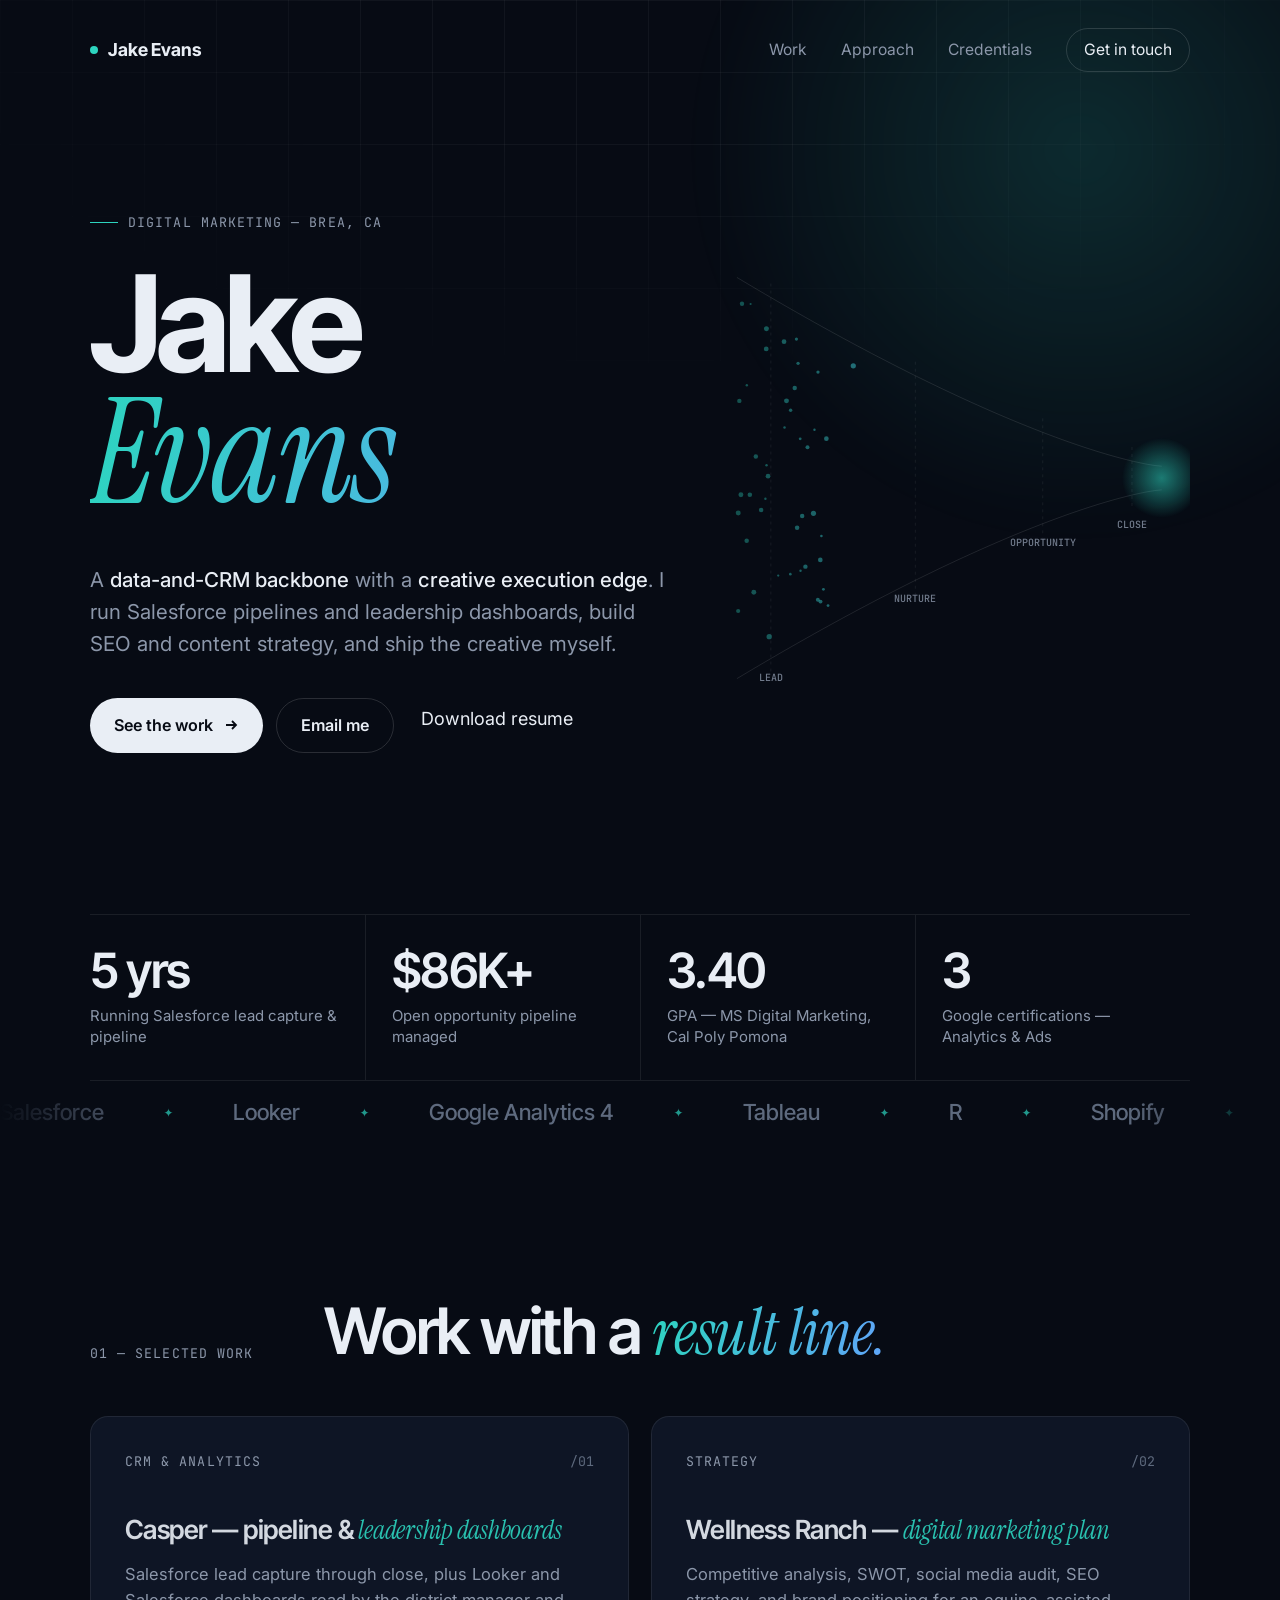
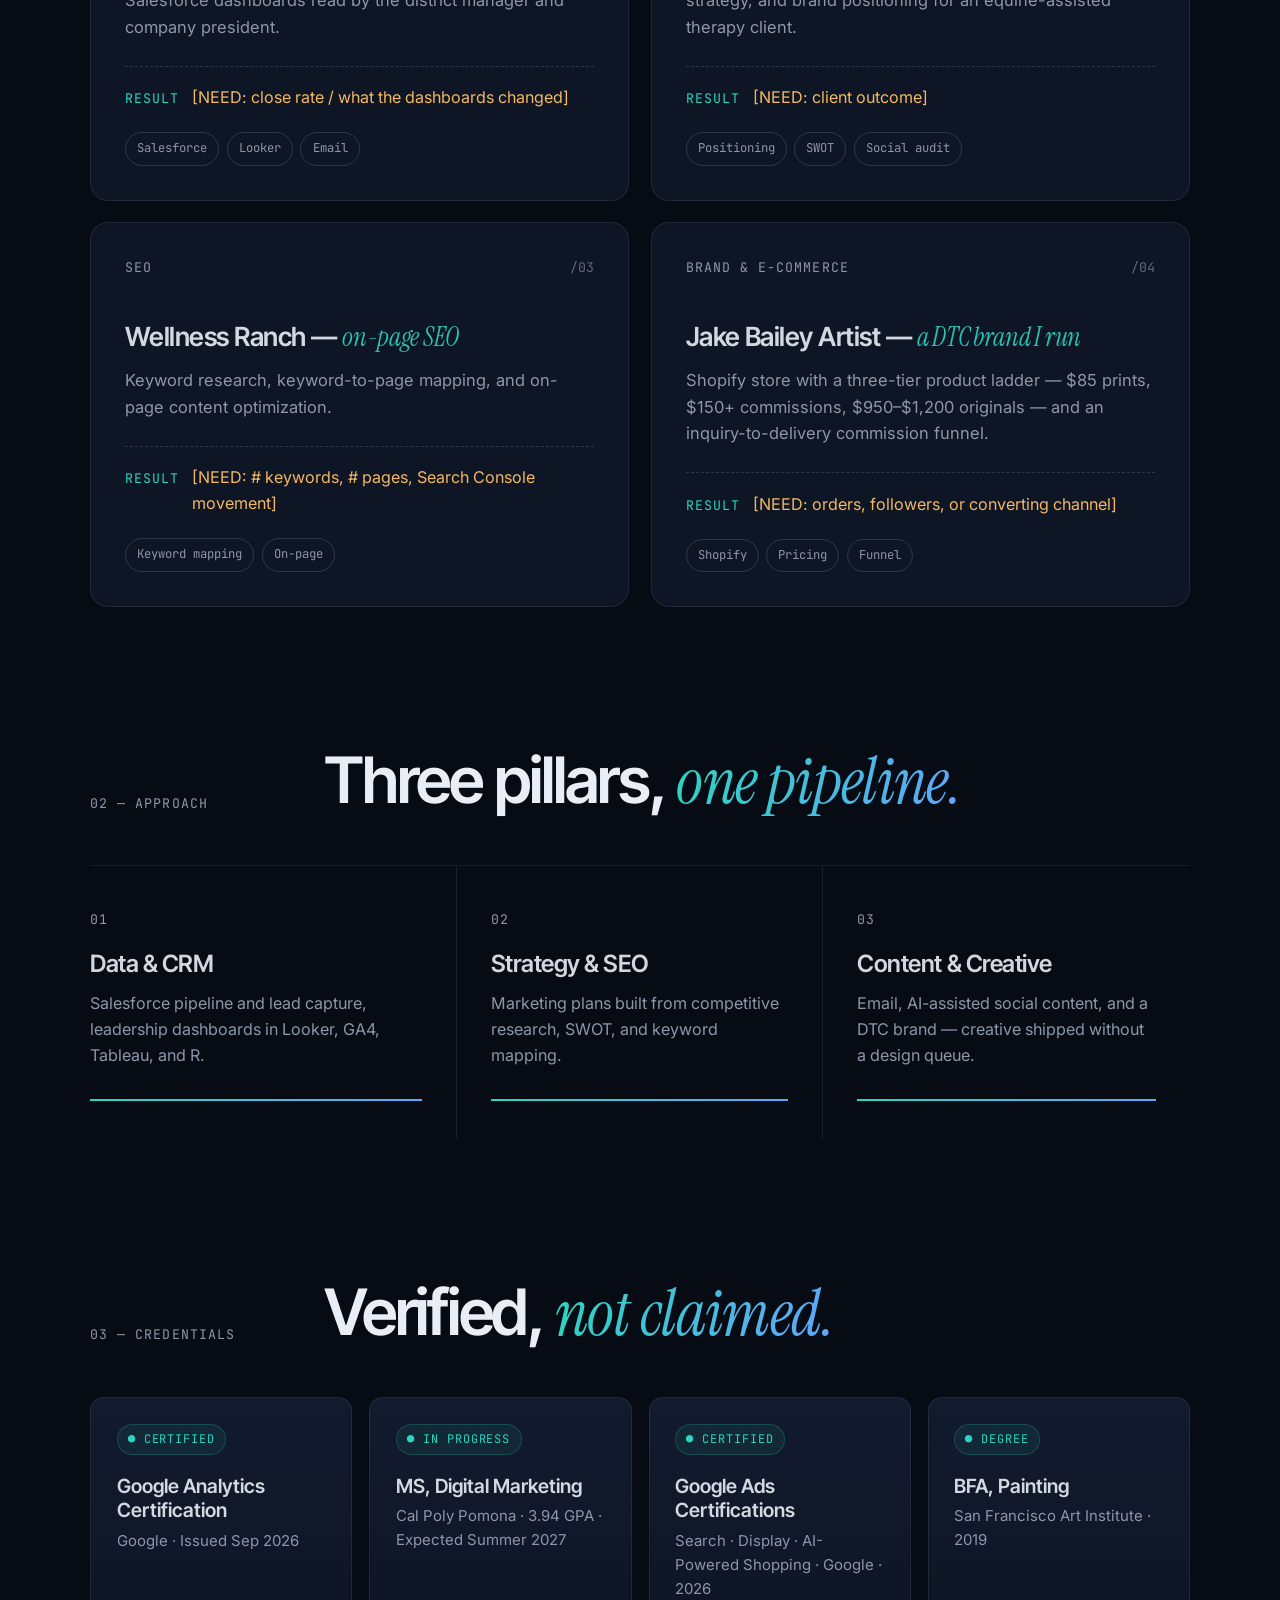
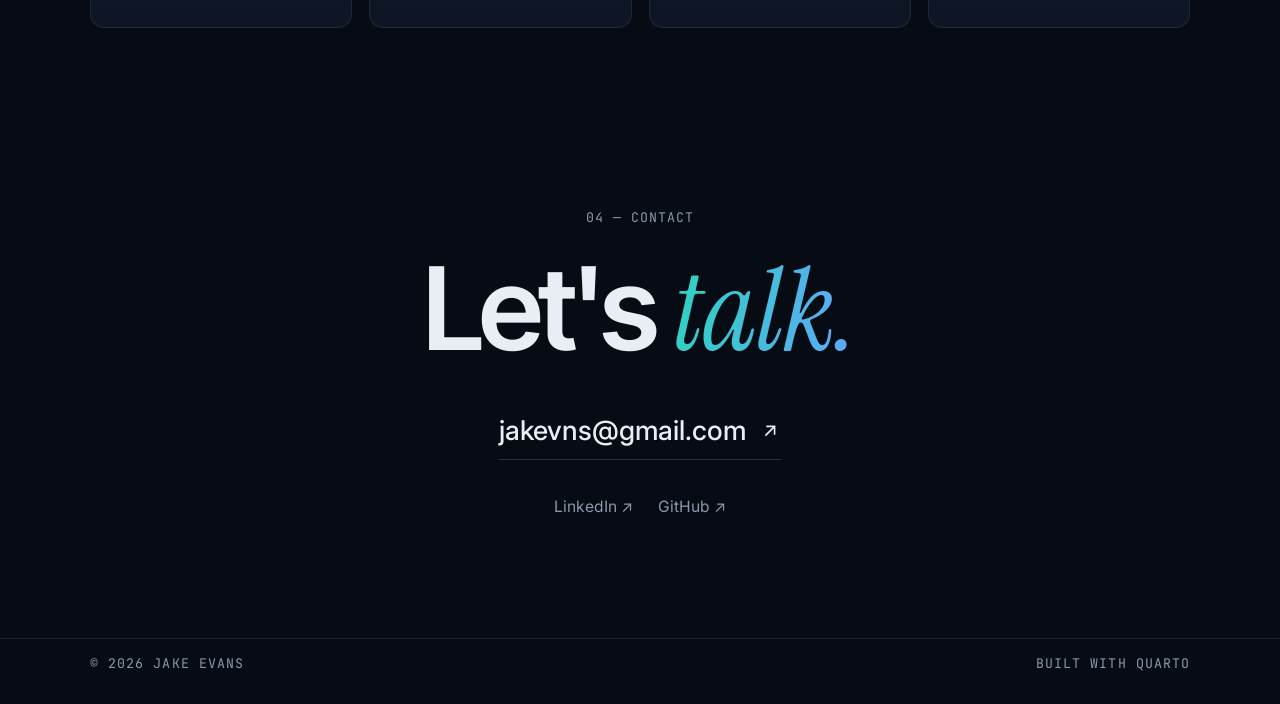
==== docs/index.html @ 8bdc47bf "Add site-styled master resume PDF and download button" ====
<!DOCTYPE html>
<html xmlns="http://www.w3.org/1999/xhtml" lang="en" xml:lang="en"><head>

<meta charset="utf-8">
<meta name="generator" content="quarto-1.9.37">

<meta name="viewport" content="width=device-width, initial-scale=1.0, user-scalable=yes">

<meta name="description" content="Jake Evans — digital marketer working in CRM, analytics, SEO, and content strategy.">

<title>Digital Marketing Portfolio – Jake Evans</title>
<style>
/* Default styles provided by pandoc.
** See https://pandoc.org/MANUAL.html#variables-for-html for config info.
*/
code{white-space: pre-wrap;}
span.smallcaps{font-variant: small-caps;}
div.columns{display: flex; gap: min(4vw, 1.5em);}
div.column{flex: auto; overflow-x: auto;}
div.hanging-indent{margin-left: 1.5em; text-indent: -1.5em;}
ul.task-list{list-style: none;}
ul.task-list li input[type="checkbox"] {
  width: 0.8em;
  margin: 0 0.8em 0.2em -1em; /* quarto-specific, see https://github.com/quarto-dev/quarto-cli/issues/4556 */ 
  vertical-align: middle;
}
</style>


<script src="site_libs/quarto-nav/quarto-nav.js"></script>
<script src="site_libs/clipboard/clipboard.min.js"></script>
<script src="site_libs/quarto-html/quarto.js" type="module"></script>
<script src="site_libs/quarto-html/tabsets/tabsets.js" type="module"></script>
<script src="site_libs/quarto-html/popper.min.js"></script>
<script src="site_libs/quarto-html/tippy.umd.min.js"></script>
<link href="site_libs/quarto-html/tippy.css" rel="stylesheet">
<link href="site_libs/quarto-html/quarto-syntax-highlighting-dark-aa56fc22319e493e5def325253873584.css" rel="stylesheet" id="quarto-text-highlighting-styles">
<script src="site_libs/bootstrap/bootstrap.min.js"></script>
<link href="site_libs/bootstrap/bootstrap-icons.css" rel="stylesheet">
<link href="site_libs/bootstrap/bootstrap-83536608f65a90be77208b7d22895aaa.min.css" rel="stylesheet" append-hash="true" id="quarto-bootstrap" data-mode="dark">
<script id="quarto-search-options" type="application/json">{
  "language": {
    "search-no-results-text": "No results",
    "search-matching-documents-text": "matching documents",
    "search-copy-link-title": "Copy link to search",
    "search-hide-matches-text": "Hide additional matches",
    "search-more-match-text": "more match in this document",
    "search-more-matches-text": "more matches in this document",
    "search-clear-button-title": "Clear",
    "search-text-placeholder": "",
    "search-detached-cancel-button-title": "Cancel",
    "search-submit-button-title": "Submit",
    "search-label": "Search"
  }
}</script>
<script>document.documentElement.classList.add('js');</script>
<link rel="preconnect" href="https://fonts.googleapis.com">
<link rel="preconnect" href="https://fonts.gstatic.com" crossorigin="">


</head>

<body class="fullcontent quarto-light">

<div id="quarto-search-results"></div>
<!-- content -->
<div id="quarto-content" class="quarto-container page-layout-custom">
<!-- sidebar -->
<!-- margin-sidebar -->
<!-- main -->
<div class="bg-grid" aria-hidden="true"></div>
<div class="bg-glow" aria-hidden="true"></div>
<nav class="site-nav" id="site-nav" aria-label="Primary">
  <div class="wrap">
    <a href="#top" class="brand"><span class="brand-dot" aria-hidden="true"></span>Jake Evans</a>
    <div class="nav-links">
      <a href="#work">Work</a>
      <a href="#approach">Approach</a>
      <a href="#credentials">Credentials</a>
      <a href="#contact" class="nav-cta">Get in touch</a>
    </div>
  </div>
</nav>




<header class="hero" id="top">
  <div class="wrap">
    <div class="hero-grid">
      <div>
        <div class="eyebrow mono reveal">Digital Marketing — Brea, CA</div>
        <h1 class="name reveal d1">Jake<span class="serif grad-text">Evans</span></h1>
        <p class="lede reveal d2">A <strong>data-and-CRM backbone</strong> with a <strong>creative execution edge</strong>. I run Salesforce pipelines and leadership dashboards, build SEO and content strategy, and ship the creative myself.</p>
        <div class="btns reveal d3">
          <a class="btn-pill btn-solid" href="#work">See the work
            <svg viewbox="0 0 16 16" fill="none" stroke="currentColor" stroke-width="1.8" aria-hidden="true"><path d="M3 8h10M9 4l4 4-4 4"></path></svg></a>
          <a class="btn-pill btn-outline" <a="" href="mailto:jakevns@gmail.com">Email me</a>
<a class="btn btn-ghost" href="assets/resumes/JakeEvans-Resume-Master.pdf" download="JakeEvans-Resume-Master.pdf">Download resume</a>
        </div>
      </div>
      <div class="funnel-wrap reveal d2" aria-hidden="true">
        <canvas id="funnel"></canvas>
      </div>
    </div>
  </div>
</header>

<div class="wrap">
  <div class="stats reveal">
    <div class="stat"><div class="stat-num" data-count="6" data-suffix=" yrs">6 yrs</div><div class="stat-label">Running Salesforce lead capture &amp; pipeline</div></div>
    <div class="stat"><div class="stat-num" data-count="100" data-prefix="$" data-suffix="K+">$100K+</div><div class="stat-label">Open opportunity pipeline managed</div></div>
    <div class="stat"><div class="stat-num" data-count="3.94" data-decimals="2">3.94</div><div class="stat-label">GPA — MS Digital Marketing, Cal Poly Pomona</div></div>
    <div class="stat"><div class="stat-num" data-count="4">0</div><div class="stat-label">Google certifications — Analytics &amp; Ads</div></div>
  </div>
</div>

<div class="marquee" aria-label="Tools: Salesforce, Looker, Google Analytics 4, Tableau, R, Shopify, Excel and Sheets, Quarto, HTML and CSS, Adobe Creative Cloud">
  <div class="marquee-track" aria-hidden="true">
    <span class="marquee-item">Salesforce</span><span class="marquee-item">Looker</span><span class="marquee-item">Google Analytics 4</span><span class="marquee-item">Tableau</span><span class="marquee-item">R</span><span class="marquee-item">Shopify</span><span class="marquee-item">Excel &amp; Sheets</span><span class="marquee-item">Quarto</span><span class="marquee-item">HTML / CSS</span><span class="marquee-item">Adobe CC</span>
    <span class="marquee-item">Salesforce</span><span class="marquee-item">Looker</span><span class="marquee-item">Google Analytics 4</span><span class="marquee-item">Google Ads</span><span class="marquee-item">Tableau</span><span class="marquee-item">R</span><span class="marquee-item">Shopify</span><span class="marquee-item">Excel &amp; Sheets</span><span class="marquee-item">Quarto</span><span class="marquee-item">HTML / CSS</span><span class="marquee-item">Adobe CC</span>
  </div>
</div>

<section class="block" id="work">
  <div class="wrap">
    <div class="sec-head">
      <div class="mono reveal">01 — Selected work</div>
      <div><h2 class="reveal d1">Work with a <span class="serif grad-text">result line.</span></h2></div>
    </div>
    <div class="work">
      <article class="work-card reveal">
        <div class="work-card-top"><span class="mono">CRM &amp; Analytics</span><span class="work-card-idx">/01</span></div>
        <h3>Casper — pipeline &amp; <span class="serif">leadership dashboards</span></h3>
        <p>Salesforce lead capture through close, plus Looker and Salesforce dashboards read by the district manager and company president.</p>
        <div class="result"><span class="mono">Result</span><span class="need">[NEED: close rate / what the dashboards changed]</span></div>
        <div class="tags"><span class="tag">Salesforce</span><span class="tag">Looker</span><span class="tag">Email</span></div>
      </article>
      <article class="work-card reveal d1">
        <div class="work-card-top"><span class="mono">Strategy</span><span class="work-card-idx">/02</span></div>
        <h3>Wellness Ranch — <span class="serif">digital marketing plan</span></h3>
        <p>Competitive analysis, SWOT, social media audit, SEO strategy, and brand positioning for an equine-assisted therapy client.</p>
        <div class="result"><span class="mono">Result</span><span class="need">[NEED: client outcome]</span></div>
        <div class="tags"><span class="tag">Positioning</span><span class="tag">SWOT</span><span class="tag">Social audit</span></div>
      </article>
      <article class="work-card reveal">
        <div class="work-card-top"><span class="mono">SEO</span><span class="work-card-idx">/03</span></div>
        <h3>Wellness Ranch — <span class="serif">on-page SEO</span></h3>
        <p>Keyword research, keyword-to-page mapping, and on-page content optimization.</p>
        <div class="result"><span class="mono">Result</span><span class="need">[NEED: # keywords, # pages, Search Console movement]</span></div>
        <div class="tags"><span class="tag">Keyword mapping</span><span class="tag">On-page</span></div>
      </article>
      <article class="work-card reveal d1">
        <div class="work-card-top"><span class="mono">Brand &amp; E-commerce</span><span class="work-card-idx">/04</span></div>
        <h3>Jake Bailey Artist — <span class="serif">a DTC brand I run</span></h3>
        <p>Shopify store with a three-tier product ladder — $85 prints, $150+ commissions, $950–$1,200 originals — and an inquiry-to-delivery commission funnel.</p>
        <div class="result"><span class="mono">Result</span><span class="need">[NEED: orders, followers, or converting channel]</span></div>
        <div class="tags"><span class="tag">Shopify</span><span class="tag">Pricing</span><span class="tag">Funnel</span></div>
      </article>
    </div>
  </div>
</section>

<section class="block" id="approach">
  <div class="wrap">
    <div class="sec-head">
      <div class="mono reveal">02 — Approach</div>
      <div><h2 class="reveal d1">Three pillars, <span class="serif grad-text">one pipeline.</span></h2></div>
    </div>
    <div class="pillars">
      <div class="pillar reveal"><span class="mono">01</span><h3>Data &amp; CRM</h3><p>Salesforce pipeline and lead capture, leadership dashboards in Looker, GA4, Tableau, and R.</p><div class="bar"><i></i></div></div>
      <div class="pillar reveal d1"><span class="mono">02</span><h3>Strategy &amp; SEO</h3><p>Marketing plans built from competitive research, SWOT, and keyword mapping.</p><div class="bar"><i></i></div></div>
      <div class="pillar reveal d2"><span class="mono">03</span><h3>Content &amp; Creative</h3><p>Email, AI-assisted social content, and a DTC brand — creative shipped without a design queue.</p><div class="bar"><i></i></div></div>
    </div>
  </div>
</section>

<section class="block" id="credentials">
  <div class="wrap">
    <div class="sec-head">
      <div class="mono reveal">03 — Credentials</div>
      <div><h2 class="reveal d1">Verified, <span class="serif grad-text">not claimed.</span></h2></div>
    </div>
    <div class="creds">
      <div class="cred reveal"><span class="cred-badge">● Certified</span><h3>Google Analytics Certification</h3><p>Google · Issued Sep 2026</p></div>
      <div class="cred reveal d1"><span class="cred-badge">● In progress</span><h3>MS, Digital Marketing</h3><p>Cal Poly Pomona · 3.94 GPA · Expected Summer 2027</p></div>
      <div class="cred reveal d2"><span class="cred-badge">● Certified</span><h3>Google Ads Certifications</h3><p>Search · Display · AI-Powered Shopping · Google · 2026</p></div>
      <div class="cred reveal d3"><span class="cred-badge">● Degree</span><h3>BFA, Painting</h3><p>San Francisco Art Institute · 2019</p></div>
    </div>
  </div>
</section>

<section class="contact" id="contact">
  <div class="wrap">
    <div class="mono reveal">04 — Contact</div>
    <h2 class="reveal d1">Let's <span class="serif grad-text">talk.</span></h2>
    <a class="mail reveal d2" href="mailto:jakevns@gmail.com">jakevns@gmail.com
      <svg viewbox="0 0 24 24" fill="none" stroke="currentColor" stroke-width="1.8" aria-hidden="true"><path d="M7 17L17 7M8 7h9v9"></path></svg></a>
    <div class="socials reveal d3">
      <a href="https://www.linkedin.com/in/jakevns/" target="_blank" rel="noopener">LinkedIn ↗</a>
      <a href="https://github.com/jakevns" target="_blank" rel="noopener">GitHub ↗</a>
    </div>
  </div>
</section>




<footer class="site-footer">
  <div class="wrap">
    <span class="mono">© 2026 Jake Evans</span>
    <span class="mono">Built with Quarto</span>
  </div>
</footer>

<script>
(function () {
  var reduce = window.matchMedia('(prefers-reduced-motion: reduce)').matches;

  // Nav: glass background once the page scrolls
  var nav = document.getElementById('site-nav');
  if (nav) {
    var onScroll = function () { nav.classList.toggle('scrolled', window.scrollY > 20); };
    window.addEventListener('scroll', onScroll, { passive: true });
    onScroll();
  }

  // Count-up numbers (the final value is already in the HTML as a no-JS fallback)
  function runCount(el) {
    var end = parseFloat(el.dataset.count), dec = +(el.dataset.decimals || 0);
    var pre = el.dataset.prefix || '', suf = el.dataset.suffix || '';
    if (reduce) { el.textContent = pre + end.toFixed(dec) + suf; return; }
    var t0 = performance.now(), dur = 1600;
    (function tick(t) {
      var p = Math.min(1, (t - t0) / dur), e = 1 - Math.pow(1 - p, 3);
      el.textContent = pre + (end * e).toFixed(dec) + suf;
      if (p < 1) requestAnimationFrame(tick);
    })(t0);
  }

  // Scroll reveal
  var els = document.querySelectorAll('.reveal');
  if ('IntersectionObserver' in window) {
    var io = new IntersectionObserver(function (entries) {
      entries.forEach(function (e) {
        if (!e.isIntersecting) return;
        e.target.classList.add('in');
        e.target.querySelectorAll('[data-count]').forEach(runCount);
        io.unobserve(e.target);
      });
    }, { threshold: 0.15 });
    els.forEach(function (el) { io.observe(el); });
  } else {
    els.forEach(function (el) { el.classList.add('in'); });
  }

  // Card spotlight follows the cursor
  document.querySelectorAll('.work-card').forEach(function (c) {
    c.addEventListener('pointermove', function (e) {
      var r = c.getBoundingClientRect();
      c.style.setProperty('--mx', (e.clientX - r.left) + 'px');
      c.style.setProperty('--my', (e.clientY - r.top) + 'px');
    });
  });

  // Signature: pipeline funnel — leads enter wide, some drop at each stage,
  // closed deals flare at the end. Only runs on pages with <canvas id="funnel">.
  var cv = document.getElementById('funnel');
  if (!cv) return;
  var ctx = cv.getContext('2d'), W, H, parts = [], flares = [];
  var stages = [{ x: .08, l: 'LEAD' }, { x: .42, l: 'NURTURE' }, { x: .72, l: 'OPPORTUNITY' }, { x: .93, l: 'CLOSE' }];
  function size() {
    var dpr = Math.min(2, window.devicePixelRatio || 1), r = cv.getBoundingClientRect();
    W = r.width; H = r.height; cv.width = W * dpr; cv.height = H * dpr;
    ctx.setTransform(dpr, 0, 0, dpr, 0, 0);
  }
  window.addEventListener('resize', size); size();
  function halfW(p) { return H * (.40 * Math.pow(1 - p, 1.35) + .025); }
  function spawn() {
    parts.push({ p: 0, s: Math.random() * 2 - 1, sp: .0016 + Math.random() * .0018,
      r: 1 + Math.random() * 1.6, drop: Math.random() < .55 ? .25 + Math.random() * .6 : 2,
      a: 1, w: Math.random() * Math.PI * 2, fall: 0 });
  }
  function draw() {
    ctx.clearRect(0, 0, W, H);
    var cy = H * .5, x0 = W * .04, x1 = W * .94, i, q;
    ctx.lineWidth = 1; ctx.strokeStyle = 'rgba(255,255,255,.10)';
    [1, -1].forEach(function (sg) {
      ctx.beginPath();
      for (var k = 0; k <= 60; k++) {
        var p = k / 60, x = x0 + (x1 - x0) * p, y = cy + sg * halfW(p);
        k ? ctx.lineTo(x, y) : ctx.moveTo(x, y);
      }
      ctx.stroke();
    });
    ctx.font = '500 10px "JetBrains Mono", monospace'; ctx.textAlign = 'center';
    stages.forEach(function (st) {
      var x = x0 + (x1 - x0) * st.x, h = halfW(st.x);
      ctx.strokeStyle = 'rgba(255,255,255,.07)'; ctx.setLineDash([3, 4]);
      ctx.beginPath(); ctx.moveTo(x, cy - h - 14); ctx.lineTo(x, cy + h + 14); ctx.stroke();
      ctx.setLineDash([]);
      ctx.fillStyle = 'rgba(140,151,170,.8)';
      ctx.fillText(st.l, x, Math.min(H - 6, cy + Math.max(h, 28) + 22));
    });
    for (i = parts.length - 1; i >= 0; i--) {
      q = parts[i]; q.p += q.sp; q.w += .05;
      if (q.p > q.drop) { q.a -= .03; q.fall += .6; }
      var x = x0 + (x1 - x0) * q.p, y = cy + q.s * halfW(q.p) * .92 + Math.sin(q.w) * 2 + q.fall;
      if (q.a <= 0) { parts.splice(i, 1); continue; }
      if (q.p >= 1) { flares.push({ x: x, y: cy, r: 2, a: .9 }); parts.splice(i, 1); continue; }
      var t = q.p;
      ctx.fillStyle = 'rgba(' + Math.round(45 + 51 * t) + ',' + Math.round(212 - 47 * t) + ',' +
        Math.round(191 + 59 * t) + ',' + ((.35 + .6 * t) * q.a) + ')';
      ctx.beginPath(); ctx.arc(x, y, q.r * (1 + t * .6), 0, Math.PI * 2); ctx.fill();
    }
    var g = ctx.createRadialGradient(x1, cy, 0, x1, cy, 40);
    g.addColorStop(0, 'rgba(45,212,191,.55)'); g.addColorStop(1, 'rgba(45,212,191,0)');
    ctx.fillStyle = g; ctx.beginPath(); ctx.arc(x1, cy, 40, 0, Math.PI * 2); ctx.fill();
    for (i = flares.length - 1; i >= 0; i--) {
      var f = flares[i]; f.r += 1.1; f.a -= .02;
      if (f.a <= 0) { flares.splice(i, 1); continue; }
      ctx.strokeStyle = 'rgba(94,234,212,' + f.a + ')'; ctx.lineWidth = 1.2;
      ctx.beginPath(); ctx.arc(f.x, f.y, f.r, 0, Math.PI * 2); ctx.stroke();
    }
  }
  if (reduce) {
    for (var k = 0; k < 260; k++) { spawn(); var z = parts[parts.length - 1]; z.p = Math.random() * Math.min(z.drop, .98); }
    draw(); return;
  }
  var last = 0;
  (function loop(t) {
    if (t - last > 55) { spawn(); if (Math.random() < .5) spawn(); last = t; }
    draw(); requestAnimationFrame(loop);
  })(0);
})();
</script>
<script id="quarto-html-after-body" type="application/javascript">
  window.document.addEventListener("DOMContentLoaded", function (event) {
    const isCodeAnnotation = (el) => {
      for (const clz of el.classList) {
        if (clz.startsWith('code-annotation-')) {                     
          return true;
        }
      }
      return false;
    }
    const onCopySuccess = function(e) {
      // button target
      const button = e.trigger;
      // don't keep focus
      button.blur();
      // flash "checked"
      button.classList.add('code-copy-button-checked');
      var currentTitle = button.getAttribute("title");
      button.setAttribute("title", "Copied!");
      let tooltip;
      if (window.bootstrap) {
        button.setAttribute("data-bs-toggle", "tooltip");
        button.setAttribute("data-bs-placement", "left");
        button.setAttribute("data-bs-title", "Copied!");
        tooltip = new bootstrap.Tooltip(button, 
          { trigger: "manual", 
            customClass: "code-copy-button-tooltip",
            offset: [0, -8]});
        tooltip.show();    
      }
      setTimeout(function() {
        if (tooltip) {
          tooltip.hide();
          button.removeAttribute("data-bs-title");
          button.removeAttribute("data-bs-toggle");
          button.removeAttribute("data-bs-placement");
        }
        button.setAttribute("title", currentTitle);
        button.classList.remove('code-copy-button-checked');
      }, 1000);
      // clear code selection
      e.clearSelection();
    }
    const getTextToCopy = function(trigger) {
      const outerScaffold = trigger.parentElement.cloneNode(true);
      const codeEl = outerScaffold.querySelector('code');
      for (const childEl of codeEl.children) {
        if (isCodeAnnotation(childEl)) {
          childEl.remove();
        }
      }
      return codeEl.innerText;
    }
    const clipboard = new window.ClipboardJS('.code-copy-button:not([data-in-quarto-modal])', {
      text: getTextToCopy
    });
    clipboard.on('success', onCopySuccess);
    if (window.document.getElementById('quarto-embedded-source-code-modal')) {
      const clipboardModal = new window.ClipboardJS('.code-copy-button[data-in-quarto-modal]', {
        text: getTextToCopy,
        container: window.document.getElementById('quarto-embedded-source-code-modal')
      });
      clipboardModal.on('success', onCopySuccess);
    }
      var localhostRegex = new RegExp(/^(?:http|https):\/\/localhost\:?[0-9]*\//);
      var mailtoRegex = new RegExp(/^mailto:/);
        var filterRegex = new RegExp('/' + window.location.host + '/');
      var isInternal = (href) => {
          return filterRegex.test(href) || localhostRegex.test(href) || mailtoRegex.test(href);
      }
      // Inspect non-navigation links and adorn them if external
     var links = window.document.querySelectorAll('a[href]:not(.nav-link):not(.navbar-brand):not(.toc-action):not(.sidebar-link):not(.sidebar-item-toggle):not(.pagination-link):not(.no-external):not([aria-hidden]):not(.dropdown-item):not(.quarto-navigation-tool):not(.about-link)');
      for (var i=0; i<links.length; i++) {
        const link = links[i];
        if (!isInternal(link.href)) {
          // undo the damage that might have been done by quarto-nav.js in the case of
          // links that we want to consider external
          if (link.dataset.originalHref !== undefined) {
            link.href = link.dataset.originalHref;
          }
            // target, if specified
            link.setAttribute("target", "_blank");
            if (link.getAttribute("rel") === null) {
              link.setAttribute("rel", "noopener");
            }
        }
      }
    function tippyHover(el, contentFn, onTriggerFn, onUntriggerFn) {
      const config = {
        allowHTML: true,
        maxWidth: 500,
        delay: 100,
        arrow: false,
        appendTo: function(el) {
            return el.parentElement;
        },
        interactive: true,
        interactiveBorder: 10,
        theme: 'quarto',
        placement: 'bottom-start',
      };
      if (contentFn) {
        config.content = contentFn;
      }
      if (onTriggerFn) {
        config.onTrigger = onTriggerFn;
      }
      if (onUntriggerFn) {
        config.onUntrigger = onUntriggerFn;
      }
      window.tippy(el, config); 
    }
    const noterefs = window.document.querySelectorAll('a[role="doc-noteref"]');
    for (var i=0; i<noterefs.length; i++) {
      const ref = noterefs[i];
      tippyHover(ref, function() {
        // use id or data attribute instead here
        let href = ref.getAttribute('data-footnote-href') || ref.getAttribute('href');
        try { href = new URL(href).hash; } catch {}
        const id = href.replace(/^#\/?/, "");
        const note = window.document.getElementById(id);
        if (note) {
          return note.innerHTML;
        } else {
          return "";
        }
      });
    }
    const xrefs = window.document.querySelectorAll('a.quarto-xref');
    const processXRef = (id, note) => {
      // Strip column container classes
      const stripColumnClz = (el) => {
        el.classList.remove("page-full", "page-columns");
        if (el.children) {
          for (const child of el.children) {
            stripColumnClz(child);
          }
        }
      }
      stripColumnClz(note)
      if (id === null || id.startsWith('sec-')) {
        // Special case sections, only their first couple elements
        const container = document.createElement("div");
        if (note.children && note.children.length > 2) {
          container.appendChild(note.children[0].cloneNode(true));
          for (let i = 1; i < note.children.length; i++) {
            const child = note.children[i];
            if (child.tagName === "P" && child.innerText === "") {
              continue;
            } else {
              container.appendChild(child.cloneNode(true));
              break;
            }
          }
          if (window.Quarto?.typesetMath) {
            window.Quarto.typesetMath(container);
          }
          return container.innerHTML
        } else {
          if (window.Quarto?.typesetMath) {
            window.Quarto.typesetMath(note);
          }
          return note.innerHTML;
        }
      } else {
        // Remove any anchor links if they are present
        const anchorLink = note.querySelector('a.anchorjs-link');
        if (anchorLink) {
          anchorLink.remove();
        }
        if (window.Quarto?.typesetMath) {
          window.Quarto.typesetMath(note);
        }
        if (note.classList.contains("callout")) {
          return note.outerHTML;
        } else {
          return note.innerHTML;
        }
      }
    }
    for (var i=0; i<xrefs.length; i++) {
      const xref = xrefs[i];
      tippyHover(xref, undefined, function(instance) {
        instance.disable();
        let url = xref.getAttribute('href');
        let hash = undefined; 
        if (url.startsWith('#')) {
          hash = url;
        } else {
          try { hash = new URL(url).hash; } catch {}
        }
        if (hash) {
          const id = hash.replace(/^#\/?/, "");
          const note = window.document.getElementById(id);
          if (note !== null) {
            try {
              const html = processXRef(id, note.cloneNode(true));
              instance.setContent(html);
            } finally {
              instance.enable();
              instance.show();
            }
          } else {
            // See if we can fetch this
            fetch(url.split('#')[0])
            .then(res => res.text())
            .then(html => {
              const parser = new DOMParser();
              const htmlDoc = parser.parseFromString(html, "text/html");
              const note = htmlDoc.getElementById(id);
              if (note !== null) {
                const html = processXRef(id, note);
                instance.setContent(html);
              } 
            }).finally(() => {
              instance.enable();
              instance.show();
            });
          }
        } else {
          // See if we can fetch a full url (with no hash to target)
          // This is a special case and we should probably do some content thinning / targeting
          fetch(url)
          .then(res => res.text())
          .then(html => {
            const parser = new DOMParser();
            const htmlDoc = parser.parseFromString(html, "text/html");
            const note = htmlDoc.querySelector('main.content');
            if (note !== null) {
              // This should only happen for chapter cross references
              // (since there is no id in the URL)
              // remove the first header
              if (note.children.length > 0 && note.children[0].tagName === "HEADER") {
                note.children[0].remove();
              }
              const html = processXRef(null, note);
              instance.setContent(html);
            } 
          }).finally(() => {
            instance.enable();
            instance.show();
          });
        }
      }, function(instance) {
      });
    }
        let selectedAnnoteEl;
        const selectorForAnnotation = ( cell, annotation) => {
          let cellAttr = 'data-code-cell="' + cell + '"';
          let lineAttr = 'data-code-annotation="' +  annotation + '"';
          const selector = 'span[' + cellAttr + '][' + lineAttr + ']';
          return selector;
        }
        const selectCodeLines = (annoteEl) => {
          const doc = window.document;
          const targetCell = annoteEl.getAttribute("data-target-cell");
          const targetAnnotation = annoteEl.getAttribute("data-target-annotation");
          const annoteSpan = window.document.querySelector(selectorForAnnotation(targetCell, targetAnnotation));
          const lines = annoteSpan.getAttribute("data-code-lines").split(",");
          const lineIds = lines.map((line) => {
            return targetCell + "-" + line;
          })
          let top = null;
          let height = null;
          let parent = null;
          if (lineIds.length > 0) {
              //compute the position of the single el (top and bottom and make a div)
              const el = window.document.getElementById(lineIds[0]);
              top = el.offsetTop;
              height = el.offsetHeight;
              parent = el.parentElement.parentElement;
            if (lineIds.length > 1) {
              const lastEl = window.document.getElementById(lineIds[lineIds.length - 1]);
              const bottom = lastEl.offsetTop + lastEl.offsetHeight;
              height = bottom - top;
            }
            if (top !== null && height !== null && parent !== null) {
              // cook up a div (if necessary) and position it 
              let div = window.document.getElementById("code-annotation-line-highlight");
              if (div === null) {
                div = window.document.createElement("div");
                div.setAttribute("id", "code-annotation-line-highlight");
                div.style.position = 'absolute';
                parent.appendChild(div);
              }
              div.style.top = top - 2 + "px";
              div.style.height = height + 4 + "px";
              div.style.left = 0;
              let gutterDiv = window.document.getElementById("code-annotation-line-highlight-gutter");
              if (gutterDiv === null) {
                gutterDiv = window.document.createElement("div");
                gutterDiv.setAttribute("id", "code-annotation-line-highlight-gutter");
                gutterDiv.style.position = 'absolute';
                const codeCell = window.document.getElementById(targetCell);
                const gutter = codeCell.querySelector('.code-annotation-gutter');
                gutter.appendChild(gutterDiv);
              }
              gutterDiv.style.top = top - 2 + "px";
              gutterDiv.style.height = height + 4 + "px";
            }
            selectedAnnoteEl = annoteEl;
          }
        };
        const unselectCodeLines = () => {
          const elementsIds = ["code-annotation-line-highlight", "code-annotation-line-highlight-gutter"];
          elementsIds.forEach((elId) => {
            const div = window.document.getElementById(elId);
            if (div) {
              div.remove();
            }
          });
          selectedAnnoteEl = undefined;
        };
          // Handle positioning of the toggle
      window.addEventListener(
        "resize",
        throttle(() => {
          elRect = undefined;
          if (selectedAnnoteEl) {
            selectCodeLines(selectedAnnoteEl);
          }
        }, 10)
      );
      function throttle(fn, ms) {
      let throttle = false;
      let timer;
        return (...args) => {
          if(!throttle) { // first call gets through
              fn.apply(this, args);
              throttle = true;
          } else { // all the others get throttled
              if(timer) clearTimeout(timer); // cancel #2
              timer = setTimeout(() => {
                fn.apply(this, args);
                timer = throttle = false;
              }, ms);
          }
        };
      }
        // Attach click handler to the DT
        const annoteDls = window.document.querySelectorAll('dt[data-target-cell]');
        for (const annoteDlNode of annoteDls) {
          annoteDlNode.addEventListener('click', (event) => {
            const clickedEl = event.target;
            if (clickedEl !== selectedAnnoteEl) {
              unselectCodeLines();
              const activeEl = window.document.querySelector('dt[data-target-cell].code-annotation-active');
              if (activeEl) {
                activeEl.classList.remove('code-annotation-active');
              }
              selectCodeLines(clickedEl);
              clickedEl.classList.add('code-annotation-active');
            } else {
              // Unselect the line
              unselectCodeLines();
              clickedEl.classList.remove('code-annotation-active');
            }
          });
        }
    const findCites = (el) => {
      const parentEl = el.parentElement;
      if (parentEl) {
        const cites = parentEl.dataset.cites;
        if (cites) {
          return {
            el,
            cites: cites.split(' ')
          };
        } else {
          return findCites(el.parentElement)
        }
      } else {
        return undefined;
      }
    };
    var bibliorefs = window.document.querySelectorAll('a[role="doc-biblioref"]');
    for (var i=0; i<bibliorefs.length; i++) {
      const ref = bibliorefs[i];
      const citeInfo = findCites(ref);
      if (citeInfo) {
        tippyHover(citeInfo.el, function() {
          var popup = window.document.createElement('div');
          citeInfo.cites.forEach(function(cite) {
            var citeDiv = window.document.createElement('div');
            citeDiv.classList.add('hanging-indent');
            citeDiv.classList.add('csl-entry');
            var biblioDiv = window.document.getElementById('ref-' + cite);
            if (biblioDiv) {
              citeDiv.innerHTML = biblioDiv.innerHTML;
            }
            popup.appendChild(citeDiv);
          });
          return popup.innerHTML;
        });
      }
    }
  });
  </script>
</div> <!-- /content -->




</body></html>
---- docs/site_libs/quarto-html/tippy.css ----
.tippy-box[data-animation=fade][data-state=hidden]{opacity:0}[data-tippy-root]{max-width:calc(100vw - 10px)}.tippy-box{position:relative;background-color:#333;color:#fff;border-radius:4px;font-size:14px;line-height:1.4;white-space:normal;outline:0;transition-property:transform,visibility,opacity}.tippy-box[data-placement^=top]>.tippy-arrow{bottom:0}.tippy-box[data-placement^=top]>.tippy-arrow:before{bottom:-7px;left:0;border-width:8px 8px 0;border-top-color:initial;transform-origin:center top}.tippy-box[data-placement^=bottom]>.tippy-arrow{top:0}.tippy-box[data-placement^=bottom]>.tippy-arrow:before{top:-7px;left:0;border-width:0 8px 8px;border-bottom-color:initial;transform-origin:center bottom}.tippy-box[data-placement^=left]>.tippy-arrow{right:0}.tippy-box[data-placement^=left]>.tippy-arrow:before{border-width:8px 0 8px 8px;border-left-color:initial;right:-7px;transform-origin:center left}.tippy-box[data-placement^=right]>.tippy-arrow{left:0}.tippy-box[data-placement^=right]>.tippy-arrow:before{left:-7px;border-width:8px 8px 8px 0;border-right-color:initial;transform-origin:center right}.tippy-box[data-inertia][data-state=visible]{transition-timing-function:cubic-bezier(.54,1.5,.38,1.11)}.tippy-arrow{width:16px;height:16px;color:#333}.tippy-arrow:before{content:"";position:absolute;border-color:transparent;border-style:solid}.tippy-content{position:relative;padding:5px 9px;z-index:1}
---- docs/site_libs/quarto-html/quarto-syntax-highlighting-dark-aa56fc22319e493e5def325253873584.css ----
/* quarto syntax highlight colors */
:root {
  --quarto-hl-al-color: #f07178;
  --quarto-hl-an-color: #d4d0ab;
  --quarto-hl-at-color: #00e0e0;
  --quarto-hl-bn-color: #d4d0ab;
  --quarto-hl-bu-color: #abe338;
  --quarto-hl-ch-color: #abe338;
  --quarto-hl-co-color: #f8f8f2;
  --quarto-hl-cv-color: #ffd700;
  --quarto-hl-cn-color: #ffd700;
  --quarto-hl-cf-color: #ffa07a;
  --quarto-hl-dt-color: #ffa07a;
  --quarto-hl-dv-color: #d4d0ab;
  --quarto-hl-do-color: #f8f8f2;
  --quarto-hl-er-color: #f07178;
  --quarto-hl-ex-color: #00e0e0;
  --quarto-hl-fl-color: #d4d0ab;
  --quarto-hl-fu-color: #ffa07a;
  --quarto-hl-im-color: #abe338;
  --quarto-hl-in-color: #d4d0ab;
  --quarto-hl-kw-color: #ffa07a;
  --quarto-hl-op-color: #ffa07a;
  --quarto-hl-ot-color: #00e0e0;
  --quarto-hl-pp-color: #dcc6e0;
  --quarto-hl-re-color: #00e0e0;
  --quarto-hl-sc-color: #abe338;
  --quarto-hl-ss-color: #abe338;
  --quarto-hl-st-color: #abe338;
  --quarto-hl-va-color: #00e0e0;
  --quarto-hl-vs-color: #abe338;
  --quarto-hl-wa-color: #dcc6e0;
}

/* other quarto variables */
:root {
  --quarto-font-monospace: "JetBrains Mono", ui-monospace, Menlo, Consolas, monospace;
}

/* syntax highlight based on Pandoc's rules */
pre > code.sourceCode > span {
  color: #f8f8f2;
}

code.sourceCode > span {
  color: #f8f8f2;
}

div.sourceCode,
div.sourceCode pre.sourceCode {
  color: #f8f8f2;
}

/* Normal */
code span {
  color: #f8f8f2;
}

/* Alert */
code span.al {
  color: #f07178;
}

/* Annotation */
code span.an {
  color: #d4d0ab;
}

/* Attribute */
code span.at {
  color: #00e0e0;
}

/* BaseN */
code span.bn {
  color: #d4d0ab;
}

/* BuiltIn */
code span.bu {
  color: #abe338;
}

/* ControlFlow */
code span.cf {
  font-weight: bold;
  color: #ffa07a;
}

/* Char */
code span.ch {
  color: #abe338;
}

/* Constant */
code span.cn {
  color: #ffd700;
}

/* Comment */
code span.co {
  font-style: italic;
  color: #f8f8f2;
}

/* CommentVar */
code span.cv {
  color: #ffd700;
}

/* Documentation */
code span.do {
  color: #f8f8f2;
}

/* DataType */
code span.dt {
  color: #ffa07a;
}

/* DecVal */
code span.dv {
  color: #d4d0ab;
}

/* Error */
code span.er {
  color: #f07178;
  text-decoration: underline;
}

/* Extension */
code span.ex {
  font-weight: bold;
  color: #00e0e0;
}

/* Float */
code span.fl {
  color: #d4d0ab;
}

/* Function */
code span.fu {
  color: #ffa07a;
}

/* Import */
code span.im {
  color: #abe338;
}

/* Information */
code span.in {
  color: #d4d0ab;
}

/* Keyword */
code span.kw {
  font-weight: bold;
  color: #ffa07a;
}

/* Operator */
code span.op {
  color: #ffa07a;
}

/* Other */
code span.ot {
  color: #00e0e0;
}

/* Preprocessor */
code span.pp {
  color: #dcc6e0;
}

/* RegionMarker */
code span.re {
  background-color: #f8f8f2;
  color: #00e0e0;
}

/* SpecialChar */
code span.sc {
  color: #abe338;
}

/* SpecialString */
code span.ss {
  color: #abe338;
}

/* String */
code span.st {
  color: #abe338;
}

/* Variable */
code span.va {
  color: #00e0e0;
}

/* VerbatimString */
code span.vs {
  color: #abe338;
}

/* Warning */
code span.wa {
  color: #dcc6e0;
}

.prevent-inlining {
  content: "</";
}

/*# sourceMappingURL=48f6b17e2f9c854aa4f70eb92772819f.css.map */
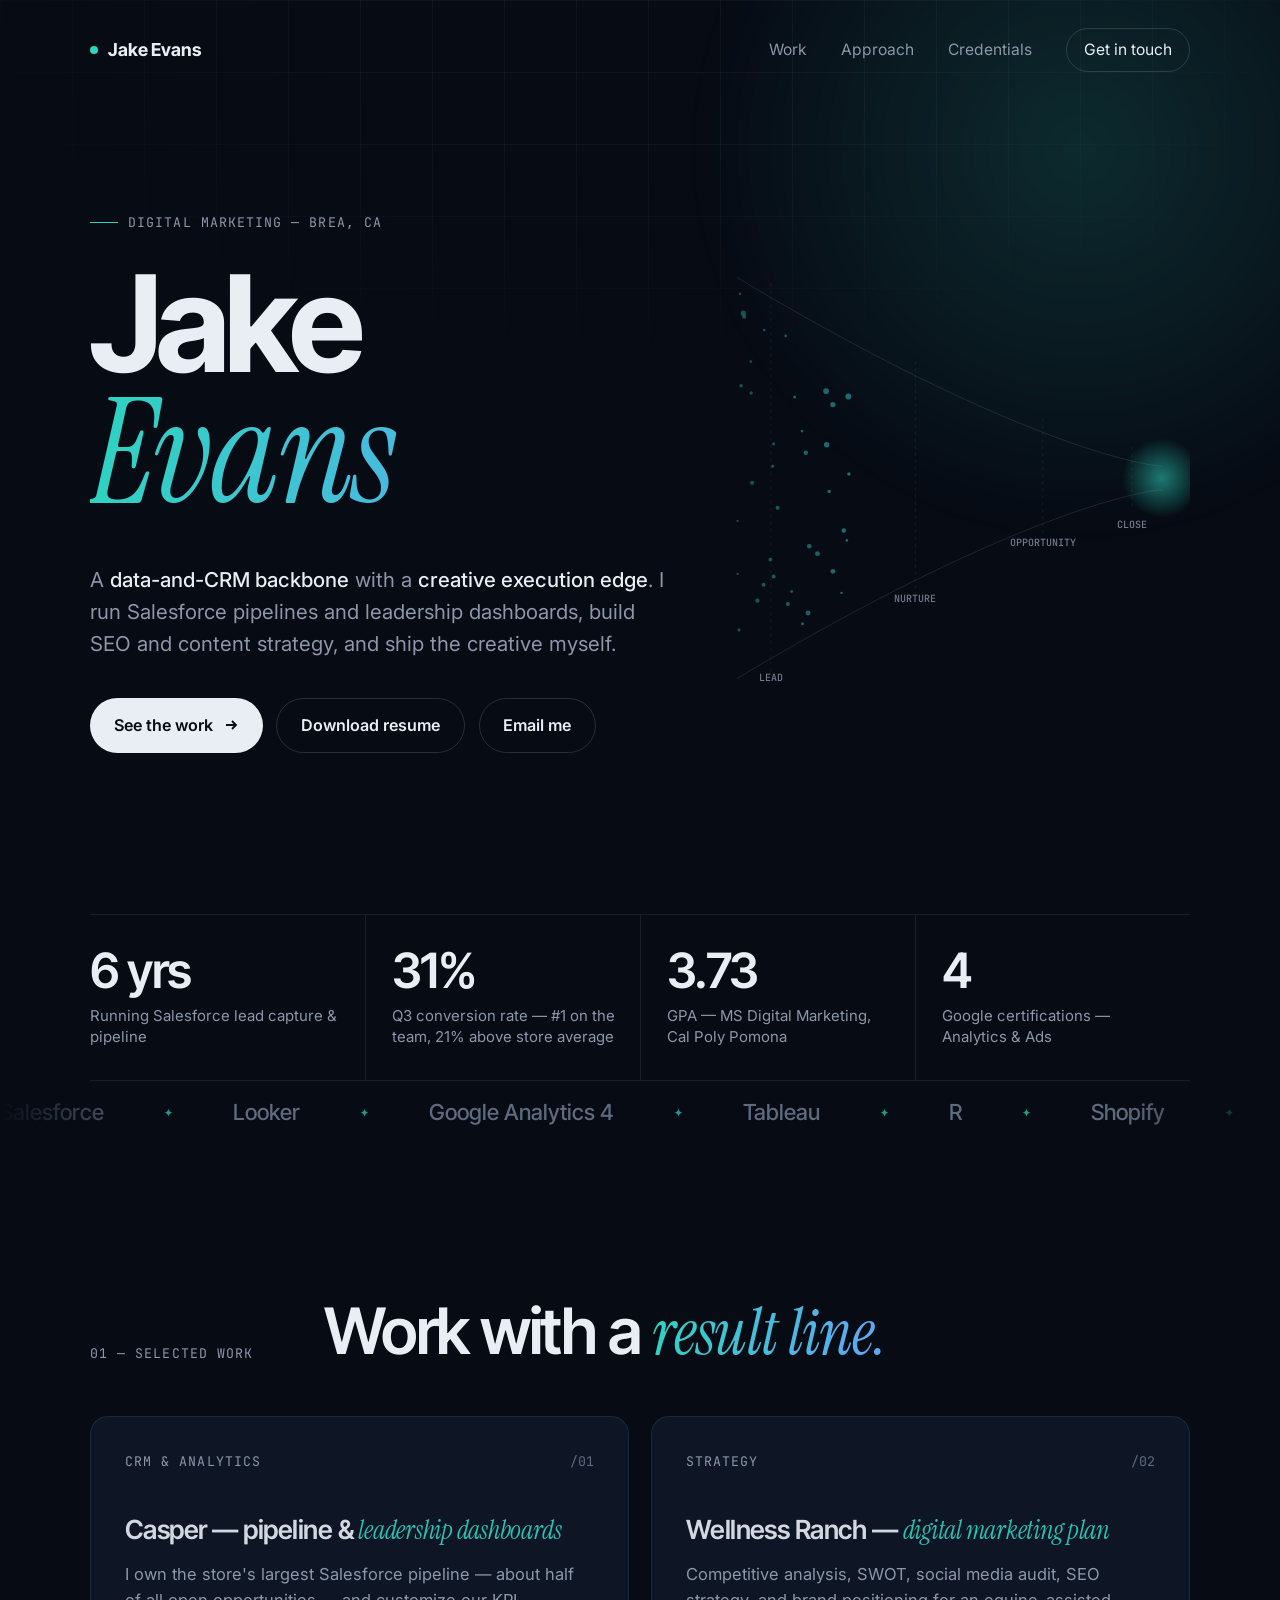
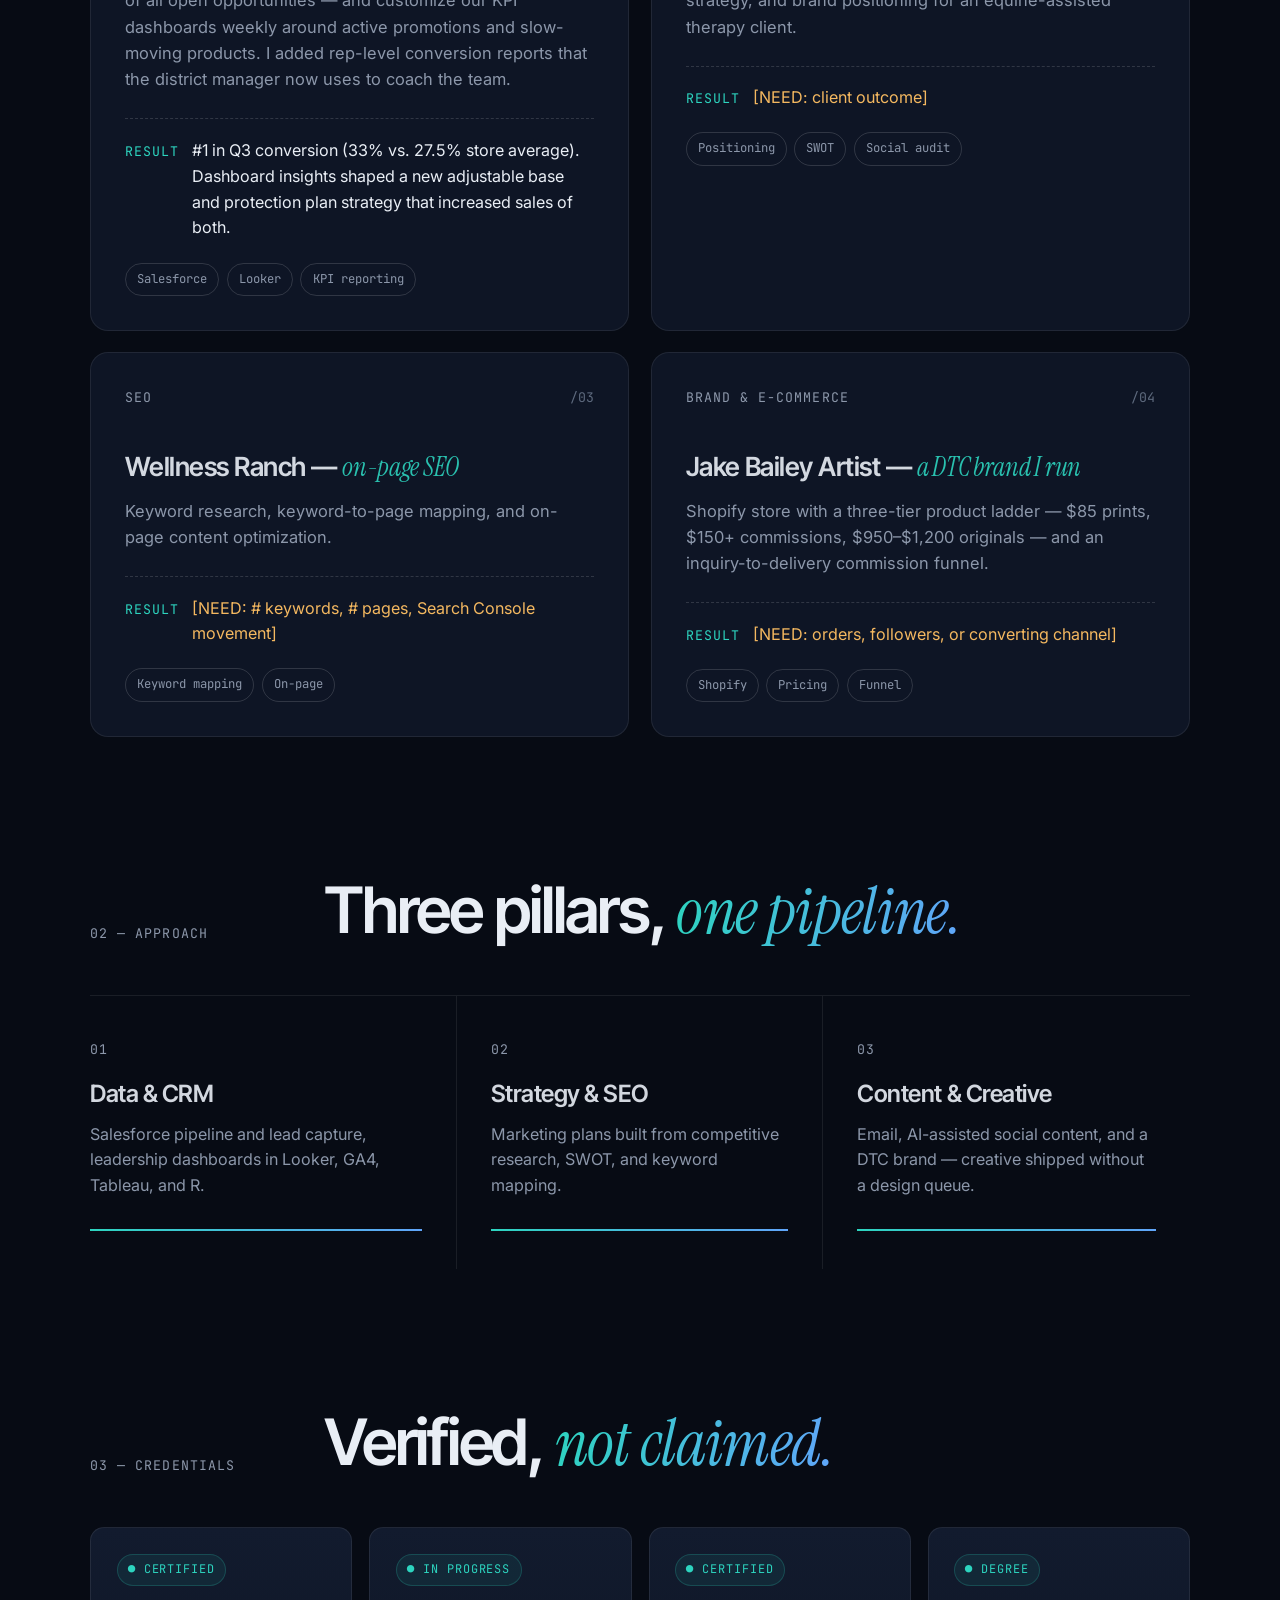
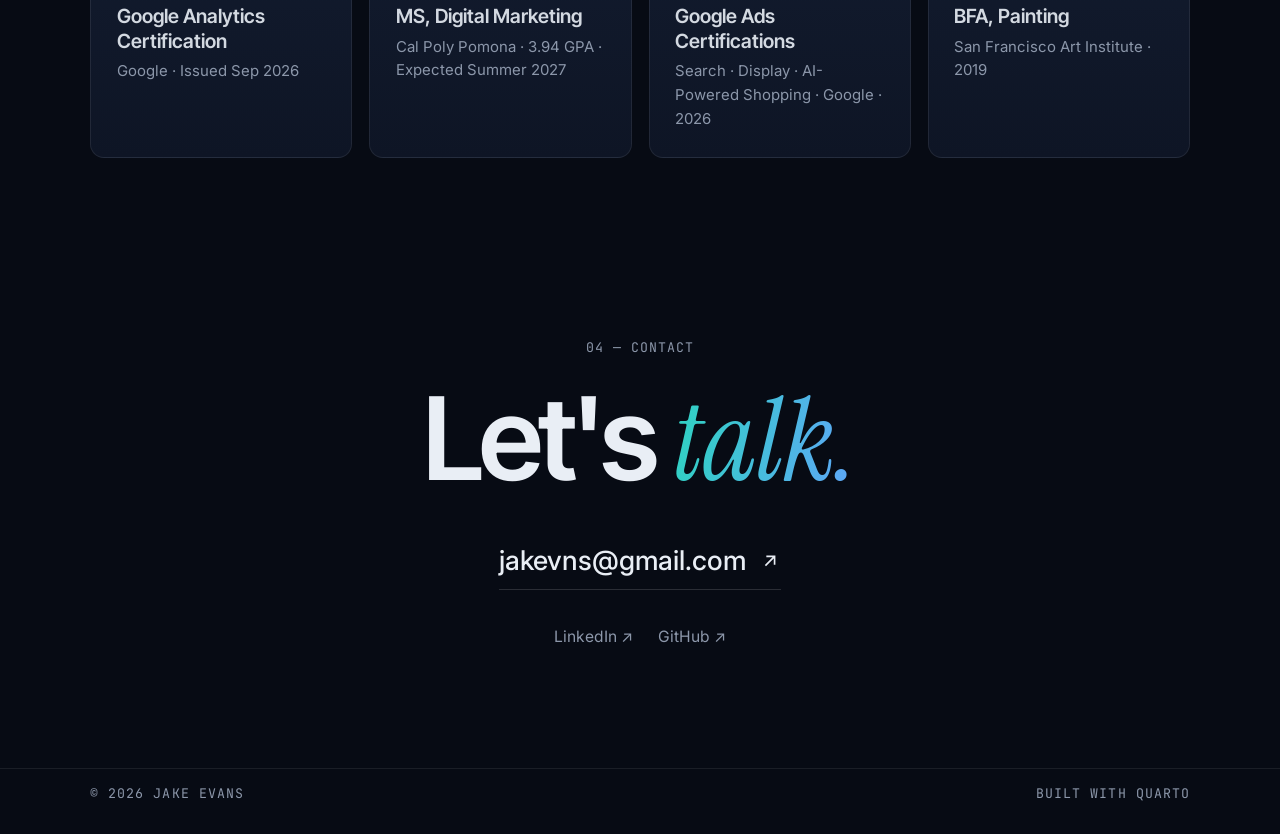
==== commit c6248978: "Add Casper Salesforce metrics to resume and homepage" ====
--- a/docs/index.html
+++ b/docs/index.html
@@ -95,8 +95,8 @@
         <div class="btns reveal d3">
           <a class="btn-pill btn-solid" href="#work">See the work
             <svg viewbox="0 0 16 16" fill="none" stroke="currentColor" stroke-width="1.8" aria-hidden="true"><path d="M3 8h10M9 4l4 4-4 4"></path></svg></a>
-          <a class="btn-pill btn-outline" <a="" href="mailto:jakevns@gmail.com">Email me</a>
-<a class="btn btn-ghost" href="assets/resumes/JakeEvans-Resume-Master.pdf" download="JakeEvans-Resume-Master.pdf">Download resume</a>
+          <a class="btn-pill btn-outline" href="assets/resumes/JakeEvans-Resume-Master.pdf" download="JakeEvans-Resume-Master.pdf">Download resume</a>
+          <a class="btn-pill btn-outline" href="mailto:jakevns@gmail.com">Email me</a>
         </div>
       </div>
       <div class="funnel-wrap reveal d2" aria-hidden="true">
@@ -109,7 +109,7 @@
 <div class="wrap">
   <div class="stats reveal">
     <div class="stat"><div class="stat-num" data-count="6" data-suffix=" yrs">6 yrs</div><div class="stat-label">Running Salesforce lead capture &amp; pipeline</div></div>
-    <div class="stat"><div class="stat-num" data-count="100" data-prefix="$" data-suffix="K+">$100K+</div><div class="stat-label">Open opportunity pipeline managed</div></div>
+    <div class="stat"><div class="stat-num" data-count="33" data-suffix="%">33%</div><div class="stat-label">Q3 conversion rate — #1 on the team, 21% above store average</div></div>
     <div class="stat"><div class="stat-num" data-count="3.94" data-decimals="2">3.94</div><div class="stat-label">GPA — MS Digital Marketing, Cal Poly Pomona</div></div>
     <div class="stat"><div class="stat-num" data-count="4">0</div><div class="stat-label">Google certifications — Analytics &amp; Ads</div></div>
   </div>
@@ -132,9 +132,9 @@
       <article class="work-card reveal">
         <div class="work-card-top"><span class="mono">CRM &amp; Analytics</span><span class="work-card-idx">/01</span></div>
         <h3>Casper — pipeline &amp; <span class="serif">leadership dashboards</span></h3>
-        <p>Salesforce lead capture through close, plus Looker and Salesforce dashboards read by the district manager and company president.</p>
-        <div class="result"><span class="mono">Result</span><span class="need">[NEED: close rate / what the dashboards changed]</span></div>
-        <div class="tags"><span class="tag">Salesforce</span><span class="tag">Looker</span><span class="tag">Email</span></div>
+        <p>I own the store's largest Salesforce pipeline — about half of all open opportunities — and customize our KPI dashboards weekly around active promotions and slow-moving products. I added rep-level conversion reports that the district manager now uses to coach the team.</p>
+        <div class="result"><span class="mono">Result</span><span>#1 in Q3 conversion (33% vs. 27.5% store average). Dashboard insights shaped a new adjustable base and protection plan strategy that increased sales of both.</span></div>
+        <div class="tags"><span class="tag">Salesforce</span><span class="tag">Looker</span><span class="tag">KPI reporting</span></div>
       </article>
       <article class="work-card reveal d1">
         <div class="work-card-top"><span class="mono">Strategy</span><span class="work-card-idx">/02</span></div>
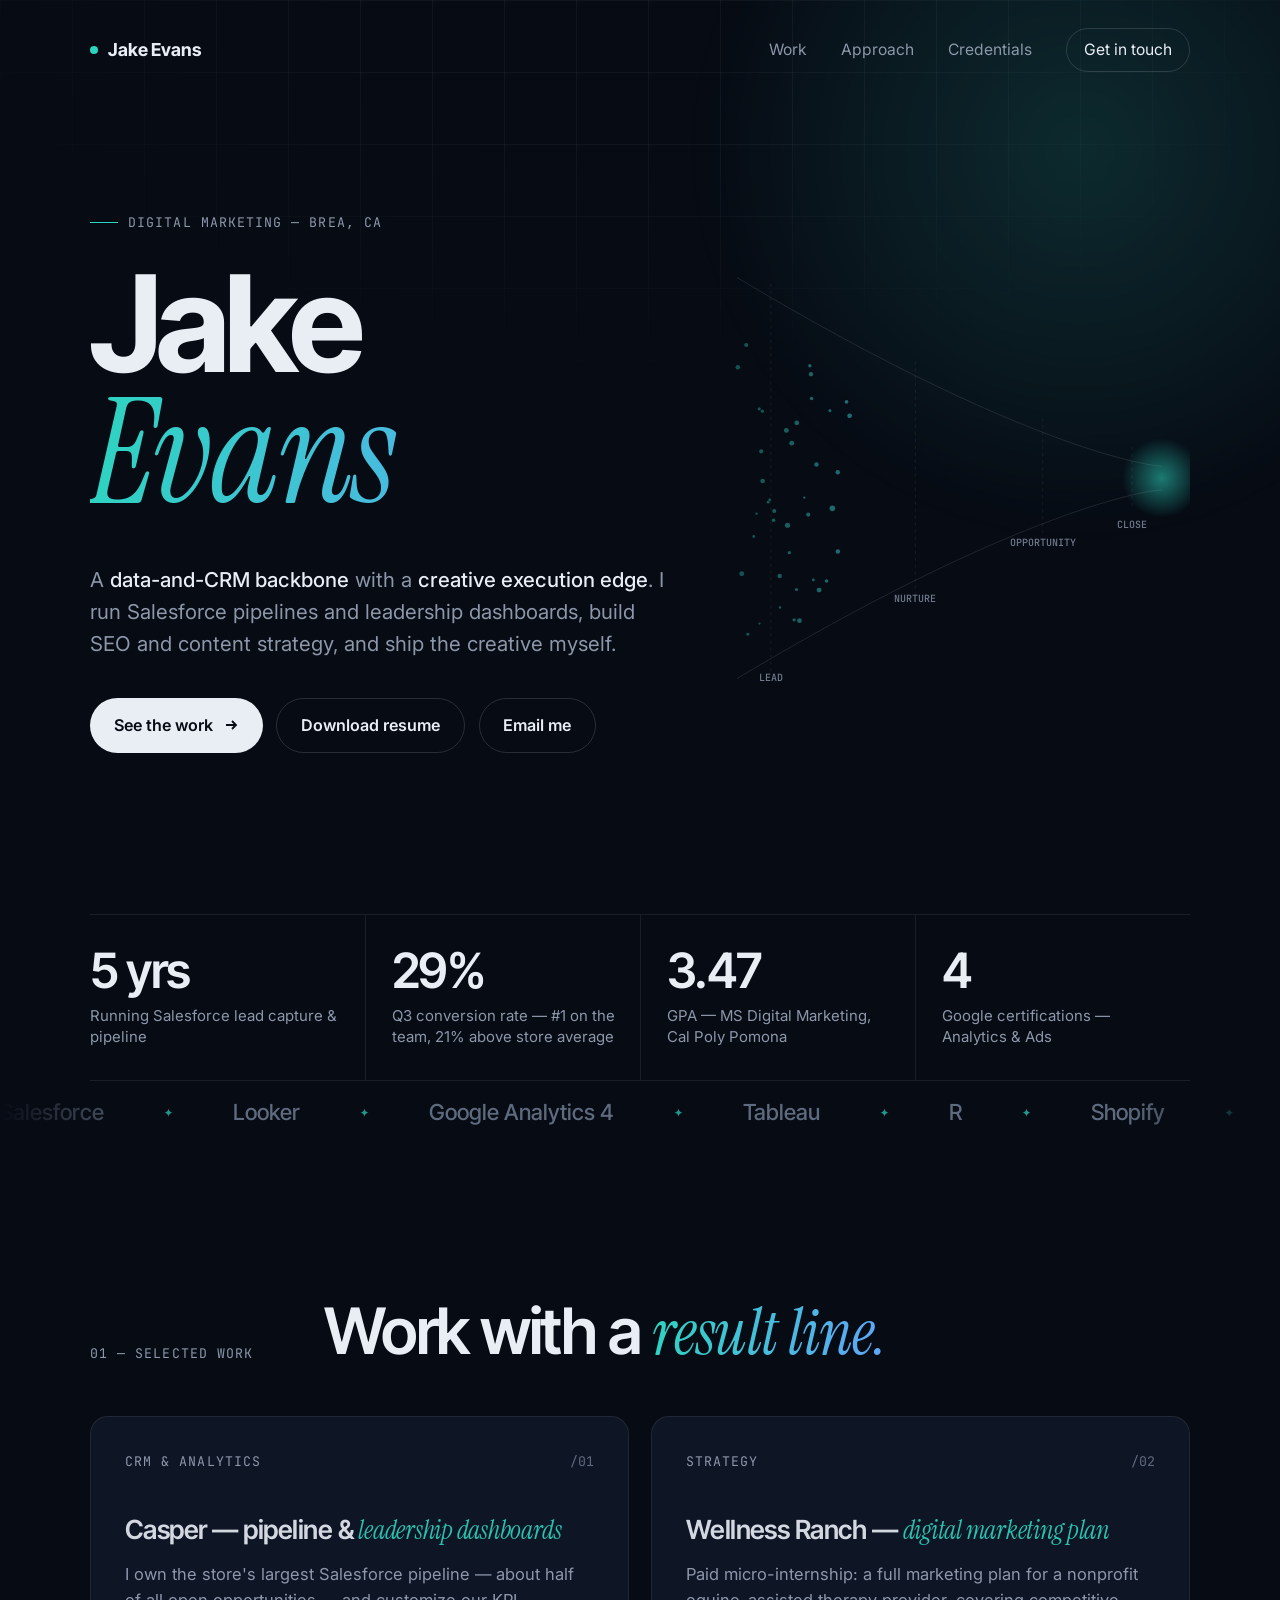
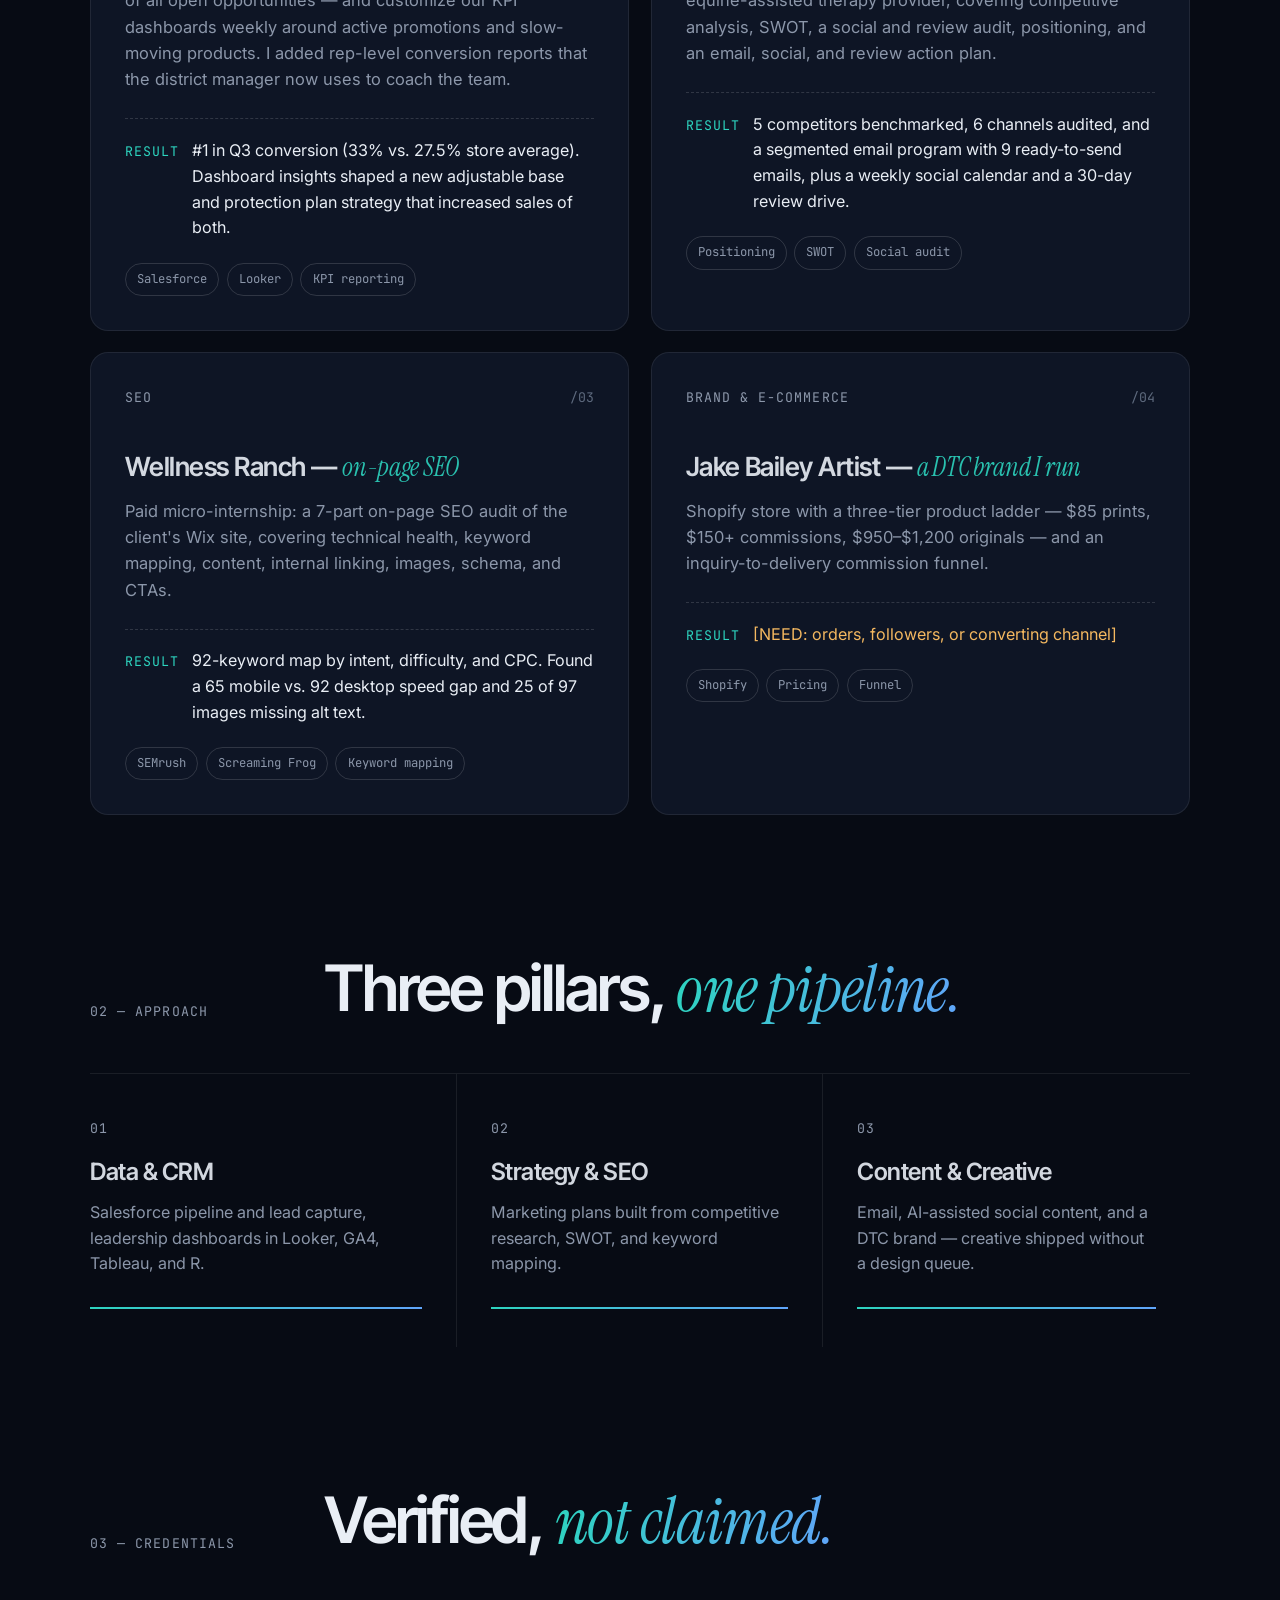
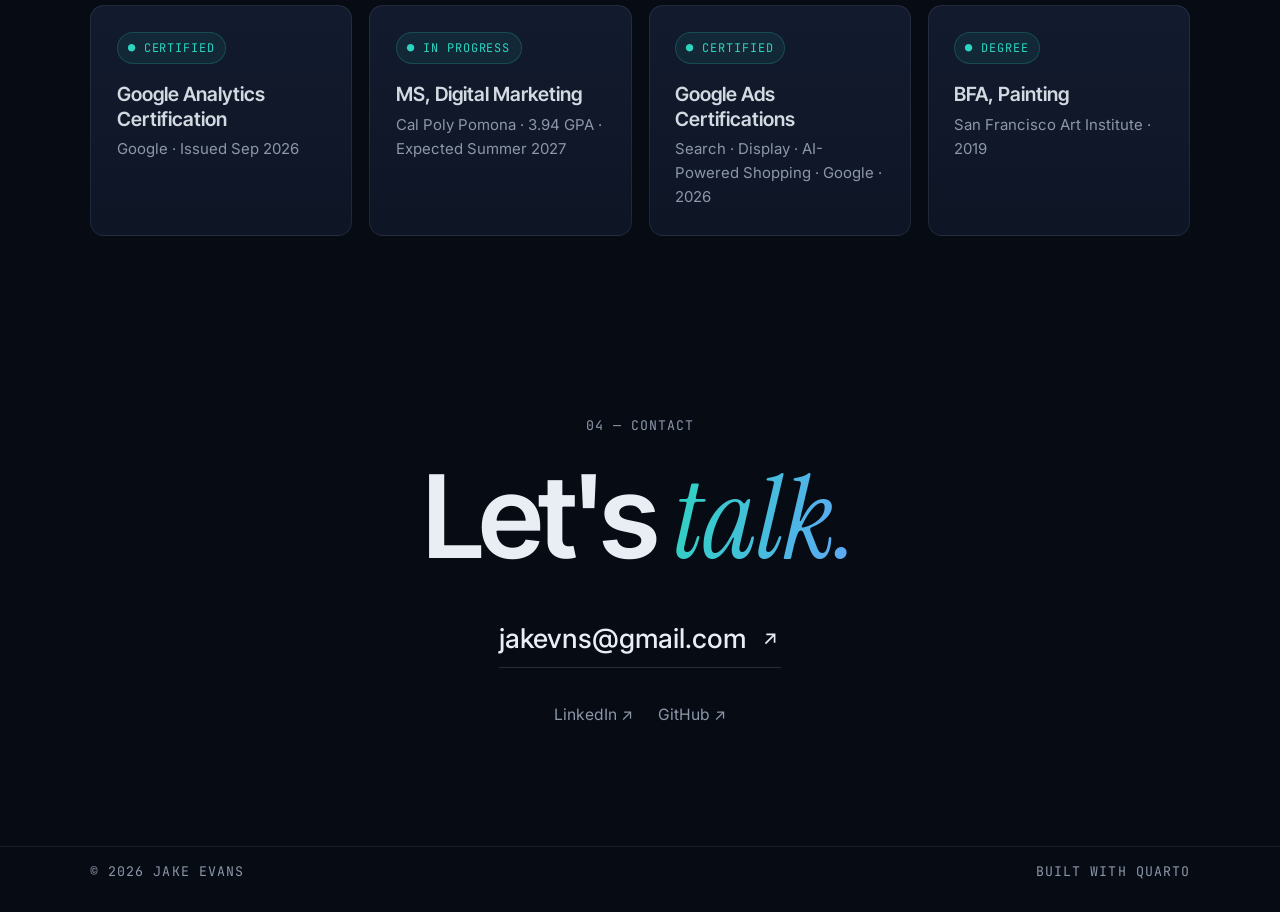
==== commit 3db0a336: "Add Wellness Ranch micro-internships to resume and homepage" ====
--- a/docs/index.html
+++ b/docs/index.html
@@ -139,16 +139,16 @@
       <article class="work-card reveal d1">
         <div class="work-card-top"><span class="mono">Strategy</span><span class="work-card-idx">/02</span></div>
         <h3>Wellness Ranch — <span class="serif">digital marketing plan</span></h3>
-        <p>Competitive analysis, SWOT, social media audit, SEO strategy, and brand positioning for an equine-assisted therapy client.</p>
-        <div class="result"><span class="mono">Result</span><span class="need">[NEED: client outcome]</span></div>
+        <p>Paid micro-internship: a full marketing plan for a nonprofit equine-assisted therapy provider, covering competitive analysis, SWOT, a social and review audit, positioning, and an email, social, and review action plan.</p>
+        <div class="result"><span class="mono">Result</span><span>5 competitors benchmarked, 6 channels audited, and a segmented email program with 9 ready-to-send emails, plus a weekly social calendar and a 30-day review drive.</span></div>
         <div class="tags"><span class="tag">Positioning</span><span class="tag">SWOT</span><span class="tag">Social audit</span></div>
       </article>
       <article class="work-card reveal">
         <div class="work-card-top"><span class="mono">SEO</span><span class="work-card-idx">/03</span></div>
         <h3>Wellness Ranch — <span class="serif">on-page SEO</span></h3>
-        <p>Keyword research, keyword-to-page mapping, and on-page content optimization.</p>
-        <div class="result"><span class="mono">Result</span><span class="need">[NEED: # keywords, # pages, Search Console movement]</span></div>
-        <div class="tags"><span class="tag">Keyword mapping</span><span class="tag">On-page</span></div>
+        <p>Paid micro-internship: a 7-part on-page SEO audit of the client's Wix site, covering technical health, keyword mapping, content, internal linking, images, schema, and CTAs.</p>
+        <div class="result"><span class="mono">Result</span><span>92-keyword map by intent, difficulty, and CPC. Found a 65 mobile vs. 92 desktop speed gap and 25 of 97 images missing alt text.</span></div>
+        <div class="tags"><span class="tag">SEMrush</span><span class="tag">Screaming Frog</span><span class="tag">Keyword mapping</span></div>
       </article>
       <article class="work-card reveal d1">
         <div class="work-card-top"><span class="mono">Brand &amp; E-commerce</span><span class="work-card-idx">/04</span></div>
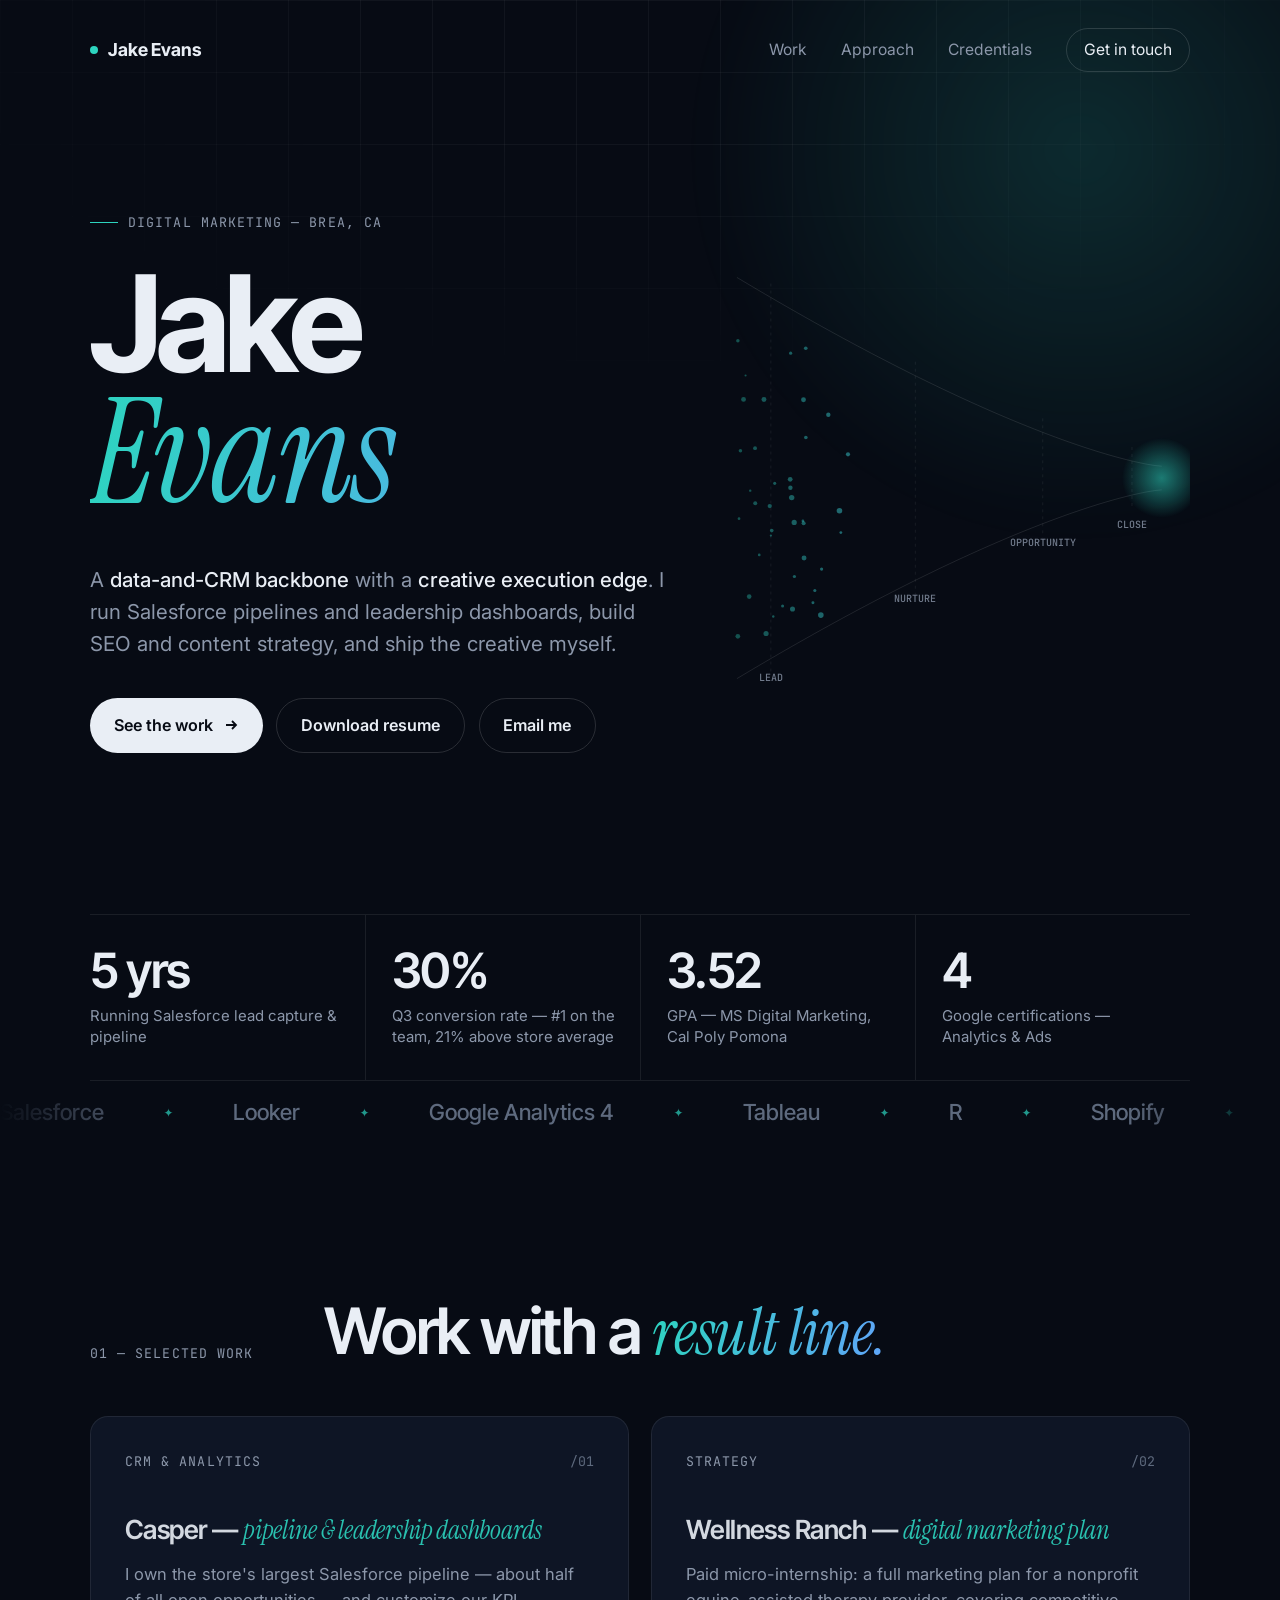
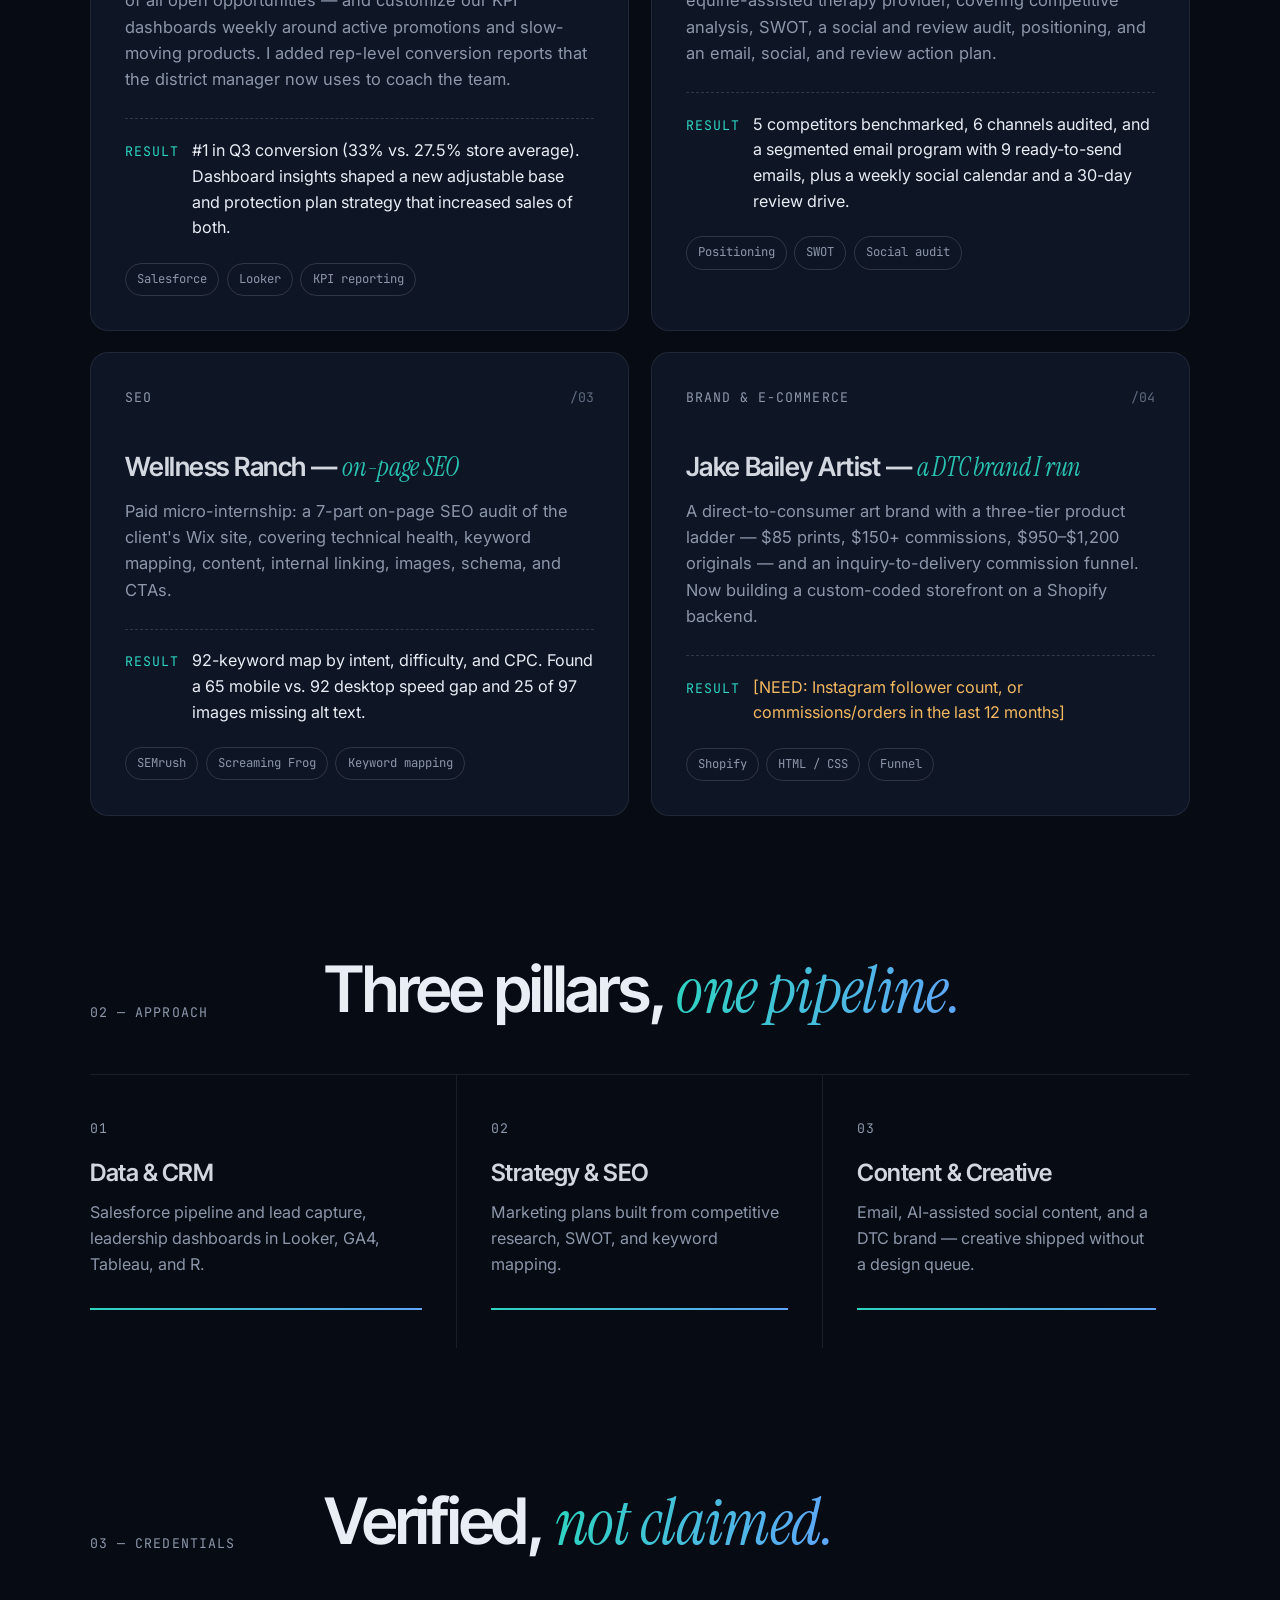
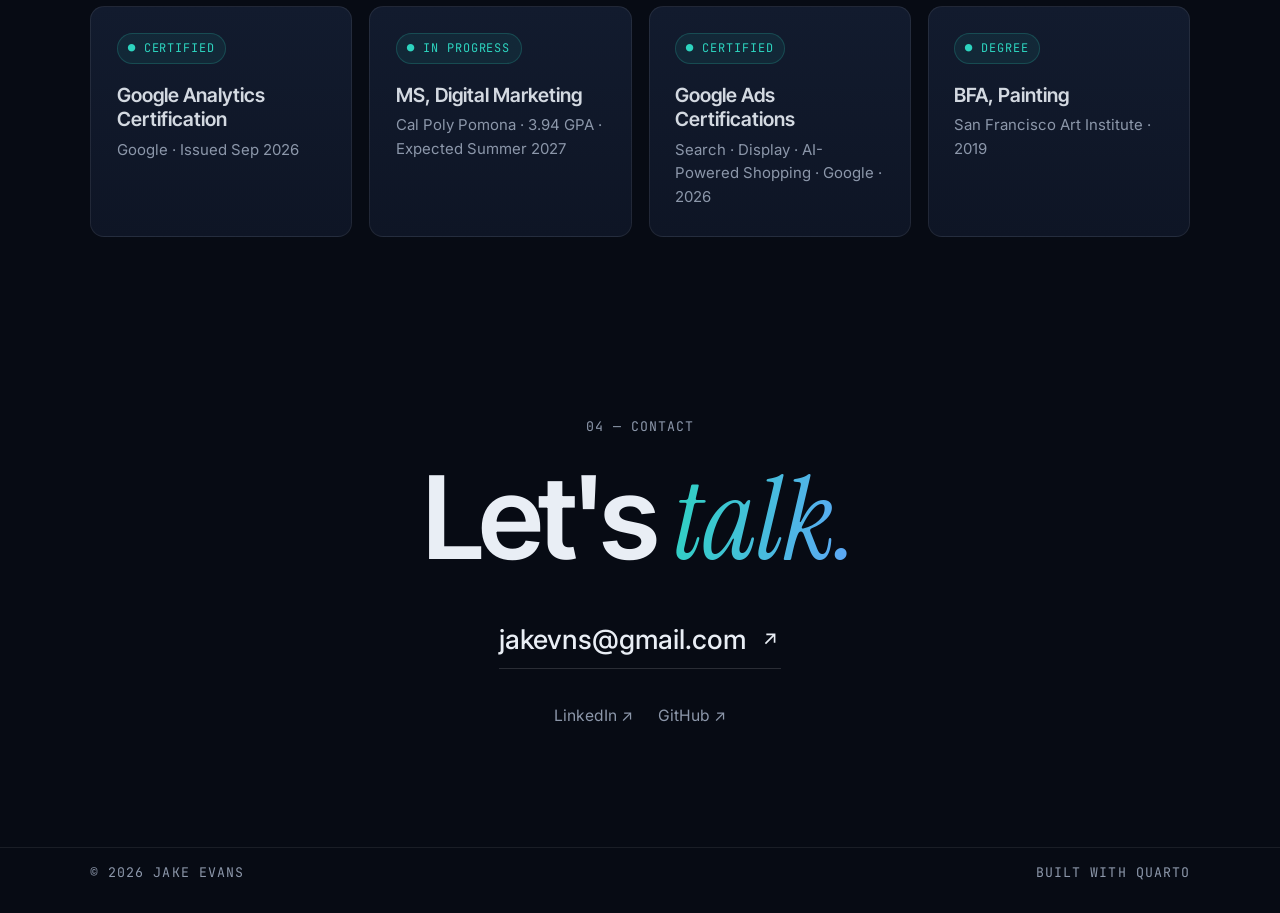
==== commit e24232c7: "updating index" ====
--- a/docs/index.html
+++ b/docs/index.html
@@ -131,7 +131,7 @@
     <div class="work">
       <article class="work-card reveal">
         <div class="work-card-top"><span class="mono">CRM &amp; Analytics</span><span class="work-card-idx">/01</span></div>
-        <h3>Casper — pipeline &amp; <span class="serif">leadership dashboards</span></h3>
+        <h3>Casper — <span class="serif">pipeline &amp; leadership dashboards</span></h3>
         <p>I own the store's largest Salesforce pipeline — about half of all open opportunities — and customize our KPI dashboards weekly around active promotions and slow-moving products. I added rep-level conversion reports that the district manager now uses to coach the team.</p>
         <div class="result"><span class="mono">Result</span><span>#1 in Q3 conversion (33% vs. 27.5% store average). Dashboard insights shaped a new adjustable base and protection plan strategy that increased sales of both.</span></div>
         <div class="tags"><span class="tag">Salesforce</span><span class="tag">Looker</span><span class="tag">KPI reporting</span></div>
@@ -150,12 +150,12 @@
         <div class="result"><span class="mono">Result</span><span>92-keyword map by intent, difficulty, and CPC. Found a 65 mobile vs. 92 desktop speed gap and 25 of 97 images missing alt text.</span></div>
         <div class="tags"><span class="tag">SEMrush</span><span class="tag">Screaming Frog</span><span class="tag">Keyword mapping</span></div>
       </article>
-      <article class="work-card reveal d1">
+           <article class="work-card reveal d1">
         <div class="work-card-top"><span class="mono">Brand &amp; E-commerce</span><span class="work-card-idx">/04</span></div>
         <h3>Jake Bailey Artist — <span class="serif">a DTC brand I run</span></h3>
-        <p>Shopify store with a three-tier product ladder — $85 prints, $150+ commissions, $950–$1,200 originals — and an inquiry-to-delivery commission funnel.</p>
-        <div class="result"><span class="mono">Result</span><span class="need">[NEED: orders, followers, or converting channel]</span></div>
-        <div class="tags"><span class="tag">Shopify</span><span class="tag">Pricing</span><span class="tag">Funnel</span></div>
+        <p>A direct-to-consumer art brand with a three-tier product ladder — $85 prints, $150+ commissions, $950–$1,200 originals — and an inquiry-to-delivery commission funnel. Now building a custom-coded storefront on a Shopify backend.</p>
+        <div class="result"><span class="mono">Result</span><span class="need">[NEED: Instagram follower count, or commissions/orders in the last 12 months]</span></div>
+        <div class="tags"><span class="tag">Shopify</span><span class="tag">HTML / CSS</span><span class="tag">Funnel</span></div>
       </article>
     </div>
   </div>
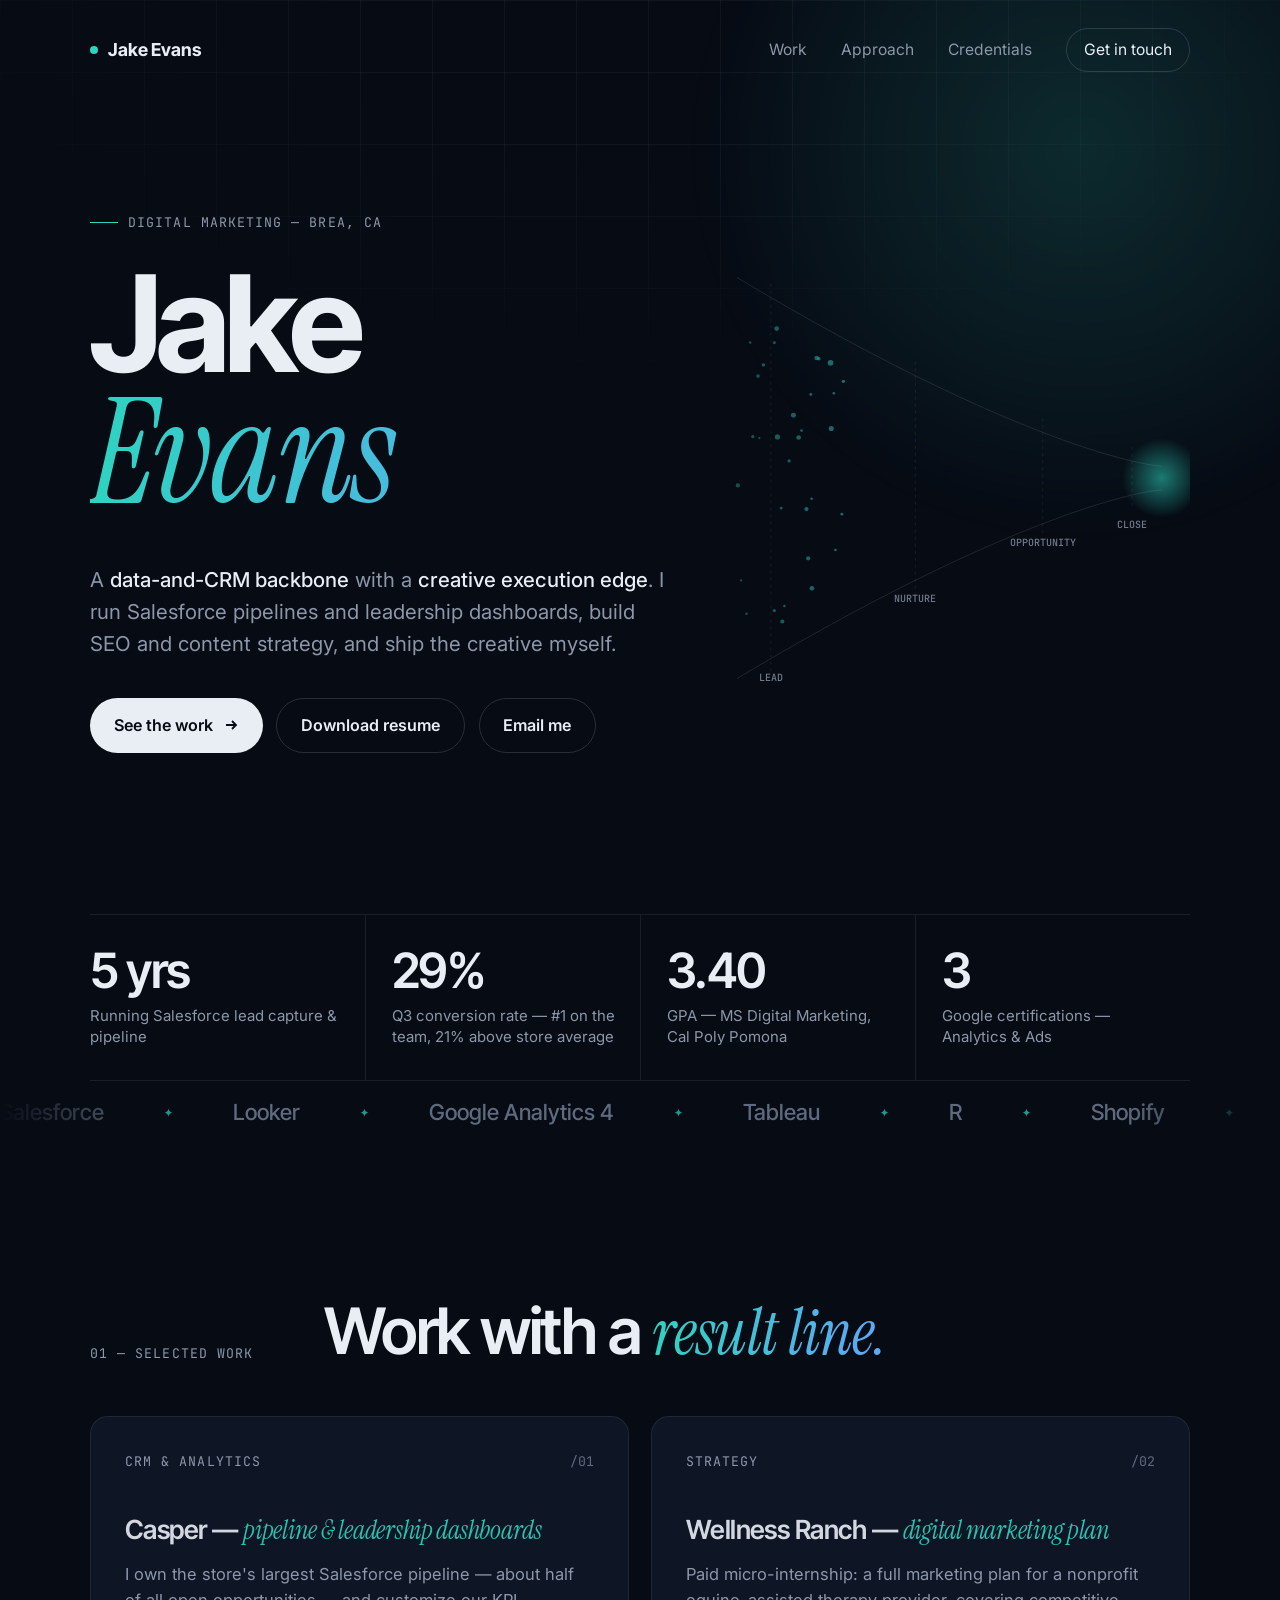
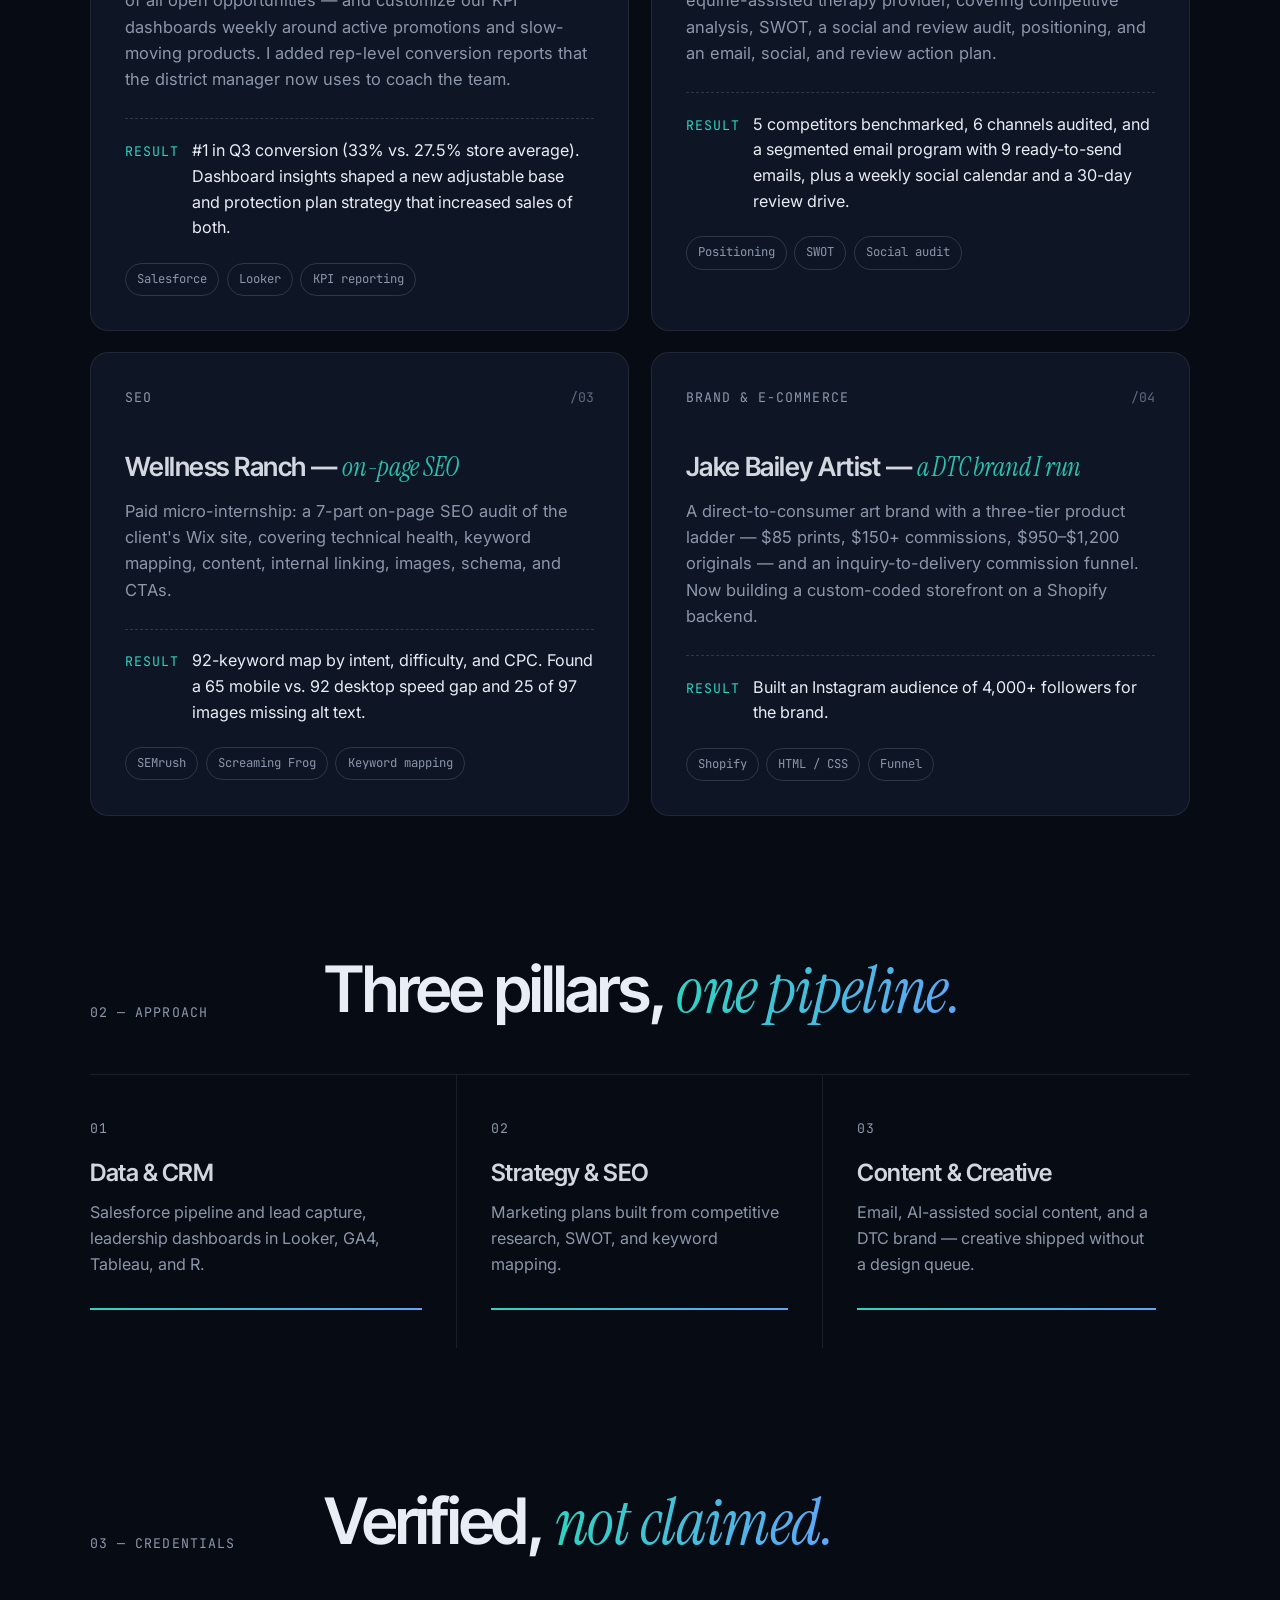
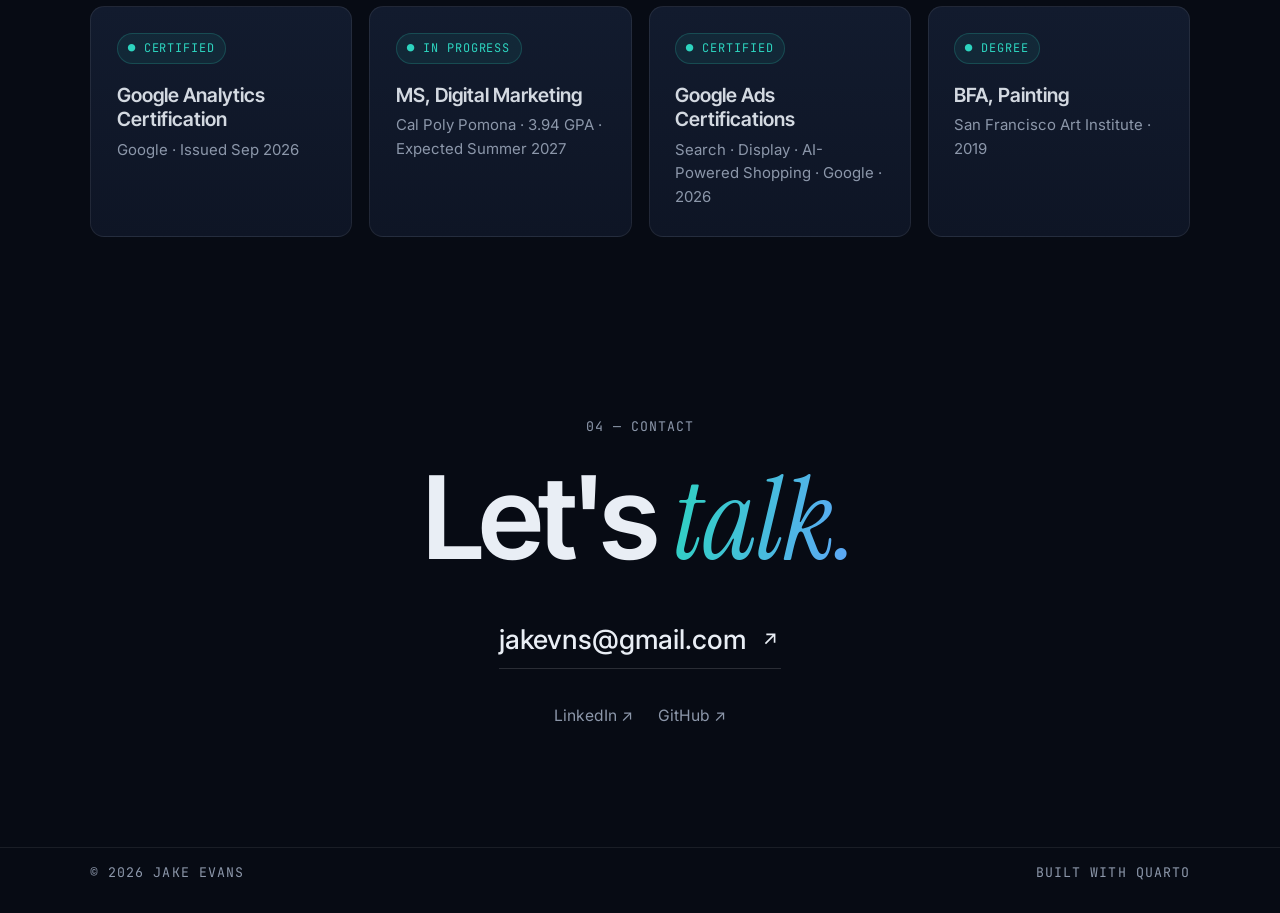
==== commit fef3fae4: "adding updates" ====
--- a/docs/index.html
+++ b/docs/index.html
@@ -154,7 +154,7 @@
         <div class="work-card-top"><span class="mono">Brand &amp; E-commerce</span><span class="work-card-idx">/04</span></div>
         <h3>Jake Bailey Artist — <span class="serif">a DTC brand I run</span></h3>
         <p>A direct-to-consumer art brand with a three-tier product ladder — $85 prints, $150+ commissions, $950–$1,200 originals — and an inquiry-to-delivery commission funnel. Now building a custom-coded storefront on a Shopify backend.</p>
-        <div class="result"><span class="mono">Result</span><span class="need">[NEED: Instagram follower count, or commissions/orders in the last 12 months]</span></div>
+                <div class="result"><span class="mono">Result</span><span>Built an Instagram audience of 4,000+ followers for the brand.</span></div>
         <div class="tags"><span class="tag">Shopify</span><span class="tag">HTML / CSS</span><span class="tag">Funnel</span></div>
       </article>
     </div>
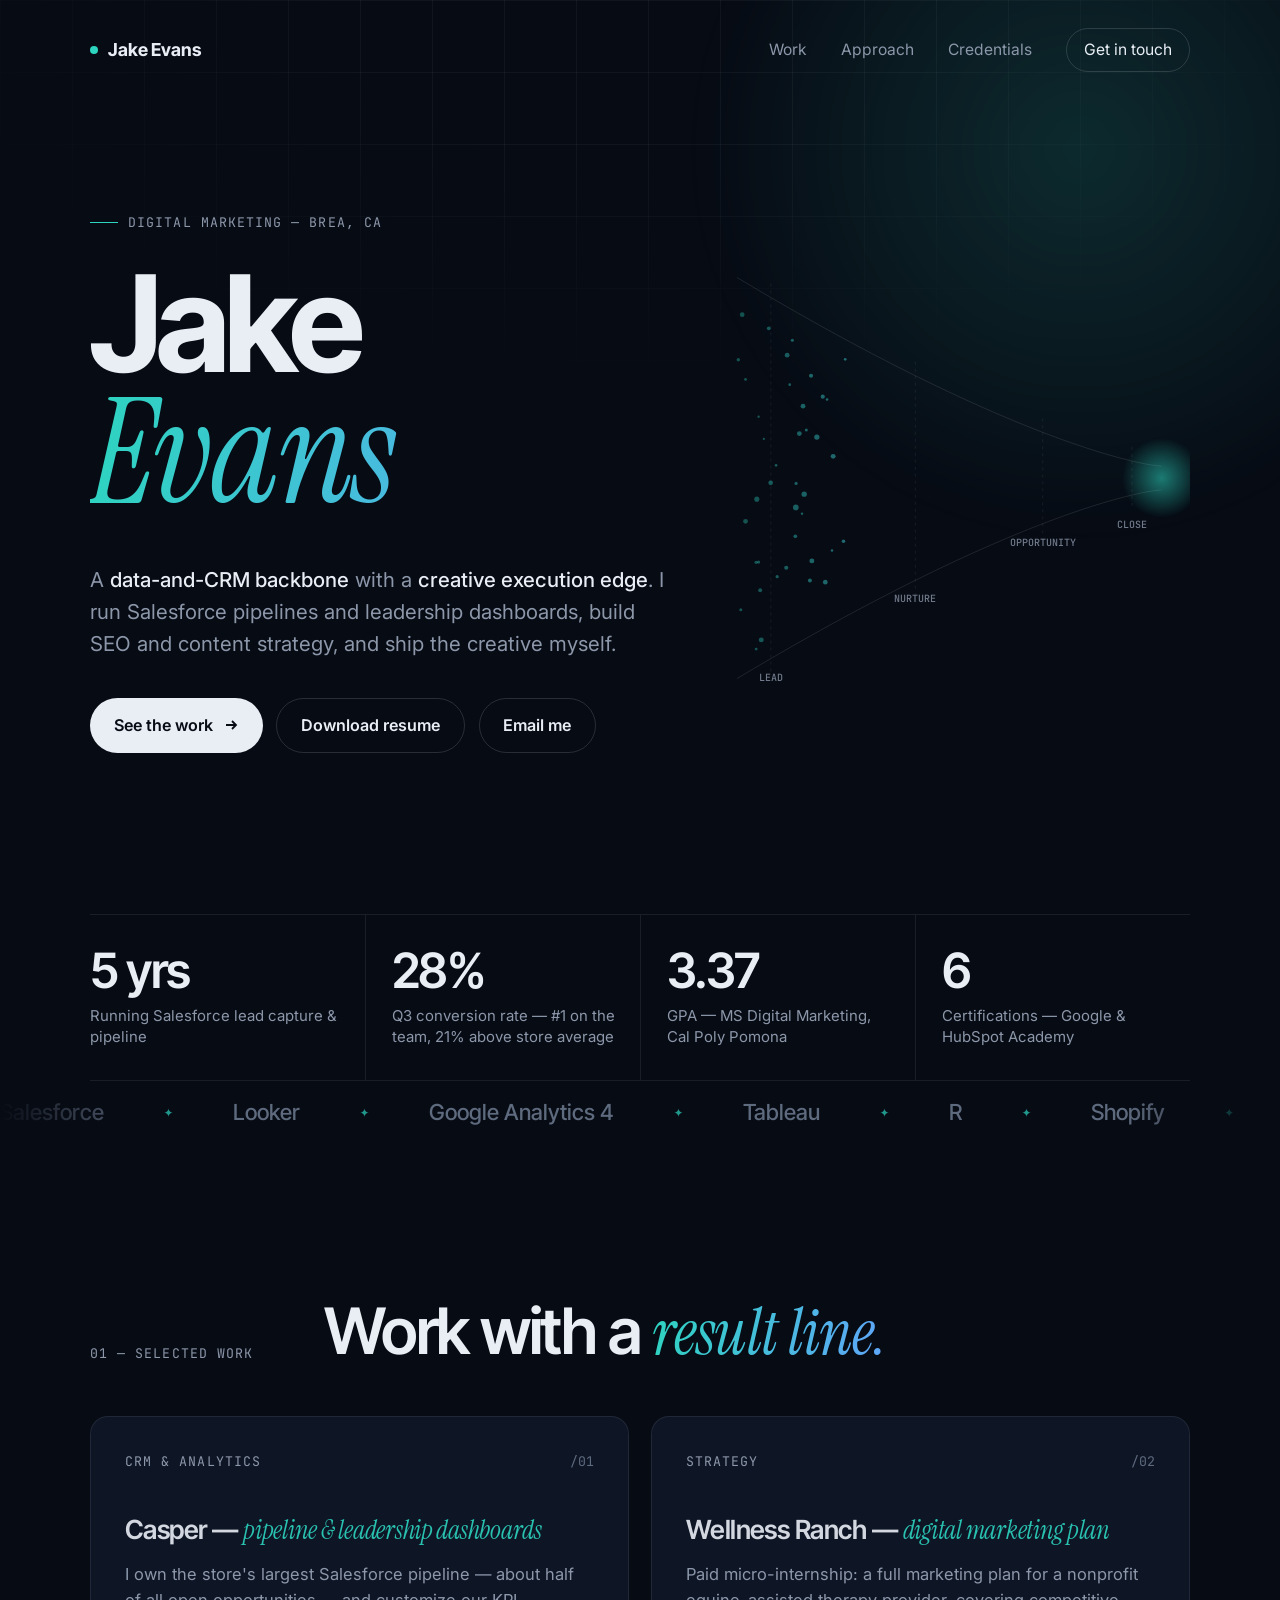
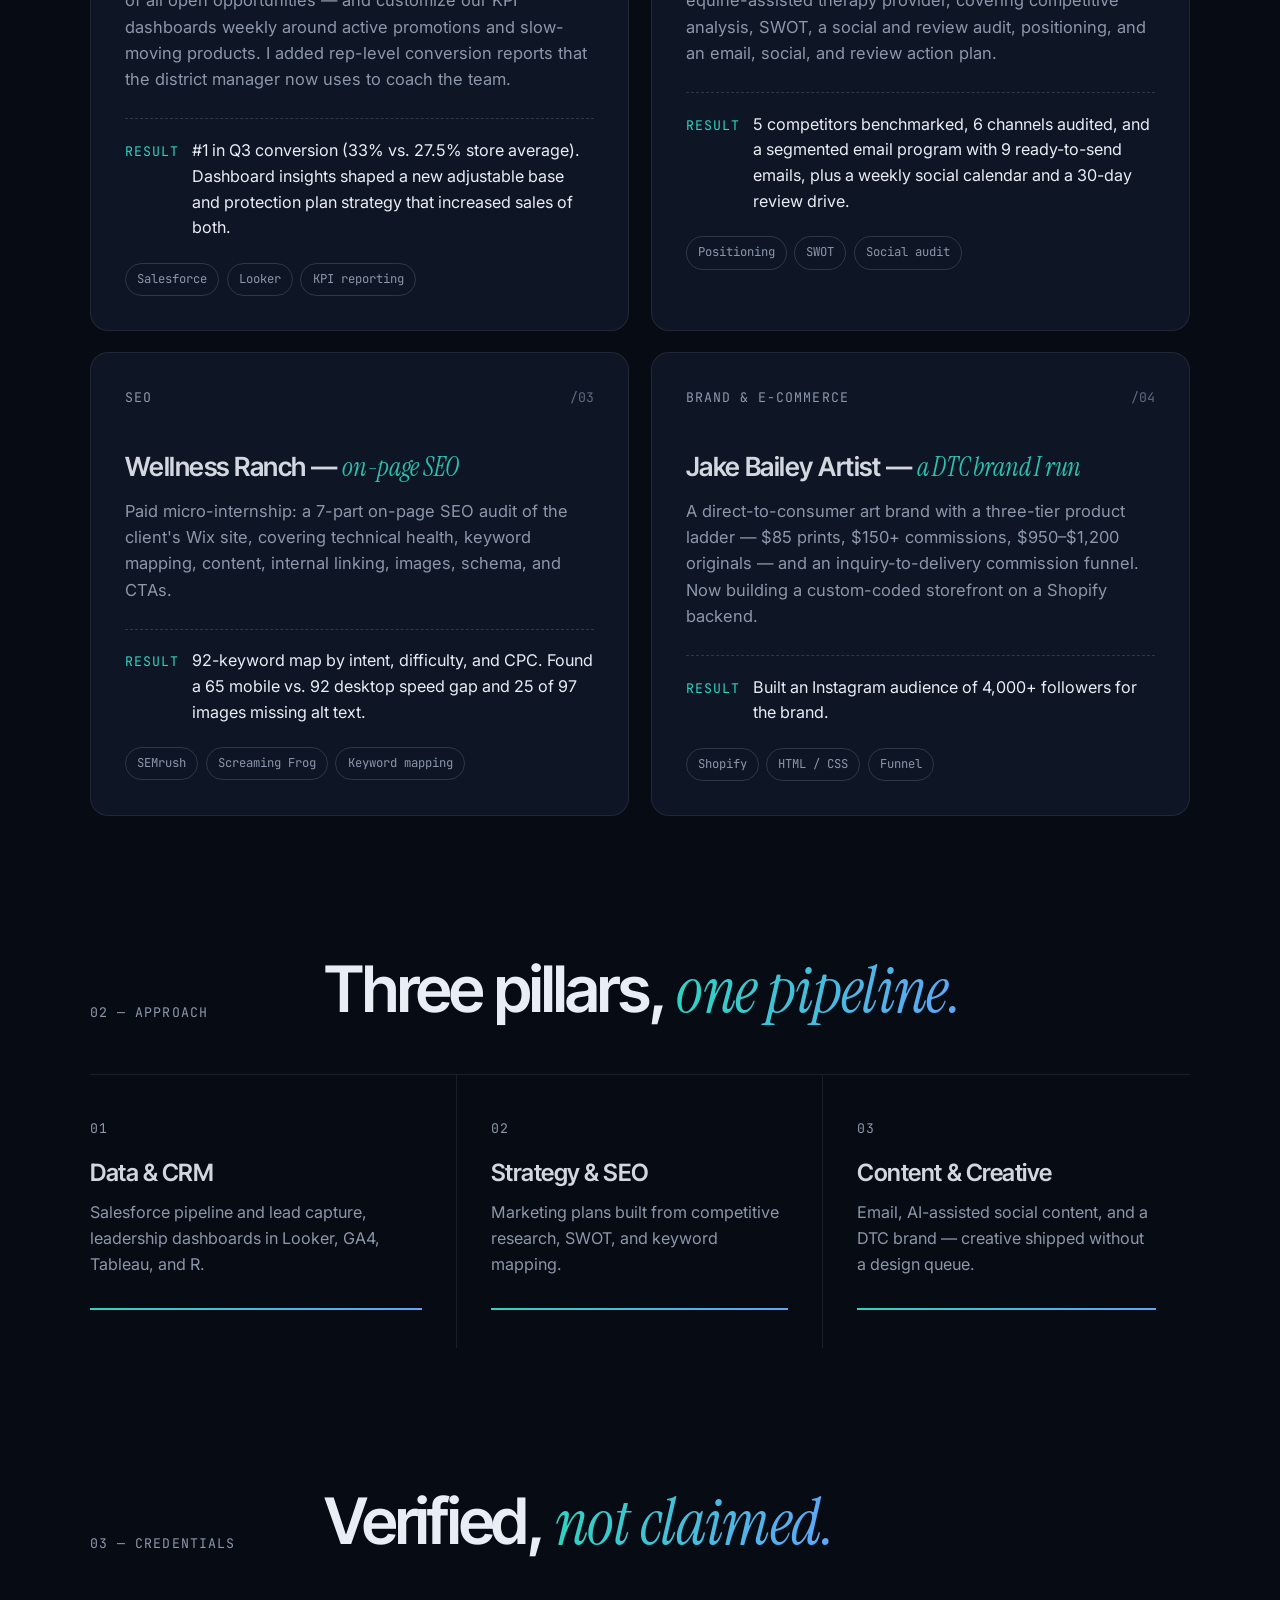
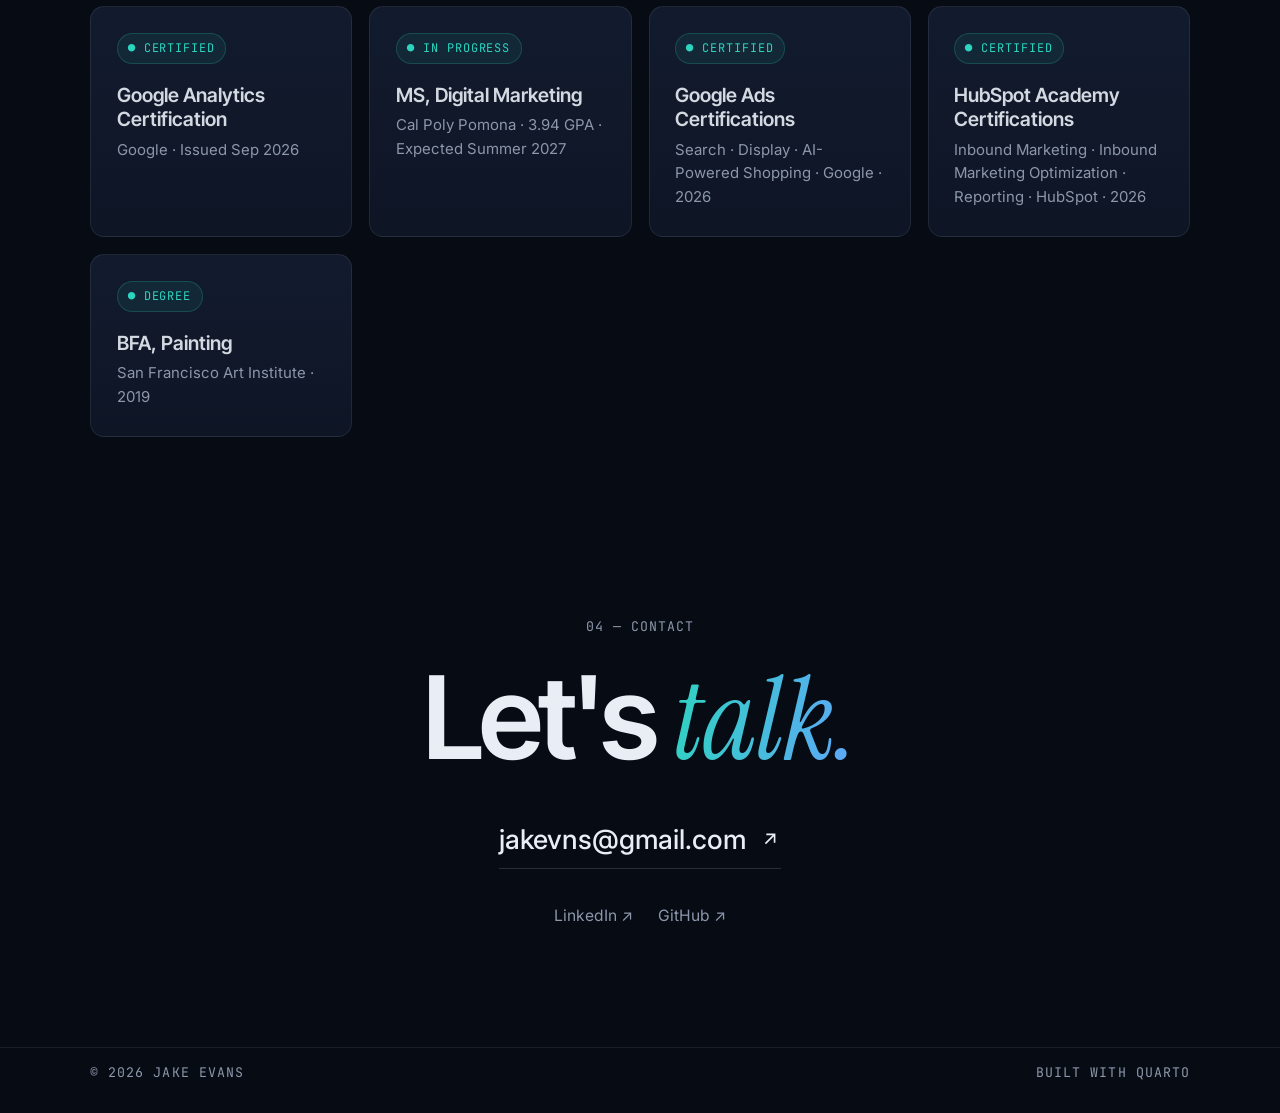
==== commit 9bb0c6d8: "Add HubSpot Academy certifications" ====
--- a/docs/index.html
+++ b/docs/index.html
@@ -111,7 +111,7 @@
     <div class="stat"><div class="stat-num" data-count="6" data-suffix=" yrs">6 yrs</div><div class="stat-label">Running Salesforce lead capture &amp; pipeline</div></div>
     <div class="stat"><div class="stat-num" data-count="33" data-suffix="%">33%</div><div class="stat-label">Q3 conversion rate — #1 on the team, 21% above store average</div></div>
     <div class="stat"><div class="stat-num" data-count="3.94" data-decimals="2">3.94</div><div class="stat-label">GPA — MS Digital Marketing, Cal Poly Pomona</div></div>
-    <div class="stat"><div class="stat-num" data-count="4">0</div><div class="stat-label">Google certifications — Analytics &amp; Ads</div></div>
+    <div class="stat"><div class="stat-num" data-count="7">0</div><div class="stat-label">Certifications — Google &amp; HubSpot Academy</div></div>
   </div>
 </div>
 
@@ -185,6 +185,7 @@
       <div class="cred reveal"><span class="cred-badge">● Certified</span><h3>Google Analytics Certification</h3><p>Google · Issued Sep 2026</p></div>
       <div class="cred reveal d1"><span class="cred-badge">● In progress</span><h3>MS, Digital Marketing</h3><p>Cal Poly Pomona · 3.94 GPA · Expected Summer 2027</p></div>
       <div class="cred reveal d2"><span class="cred-badge">● Certified</span><h3>Google Ads Certifications</h3><p>Search · Display · AI-Powered Shopping · Google · 2026</p></div>
+      <div class="cred reveal d3"><span class="cred-badge">● Certified</span><h3>HubSpot Academy Certifications</h3><p>Inbound Marketing · Inbound Marketing Optimization · Reporting · HubSpot · 2026</p></div>
       <div class="cred reveal d3"><span class="cred-badge">● Degree</span><h3>BFA, Painting</h3><p>San Francisco Art Institute · 2019</p></div>
     </div>
   </div>
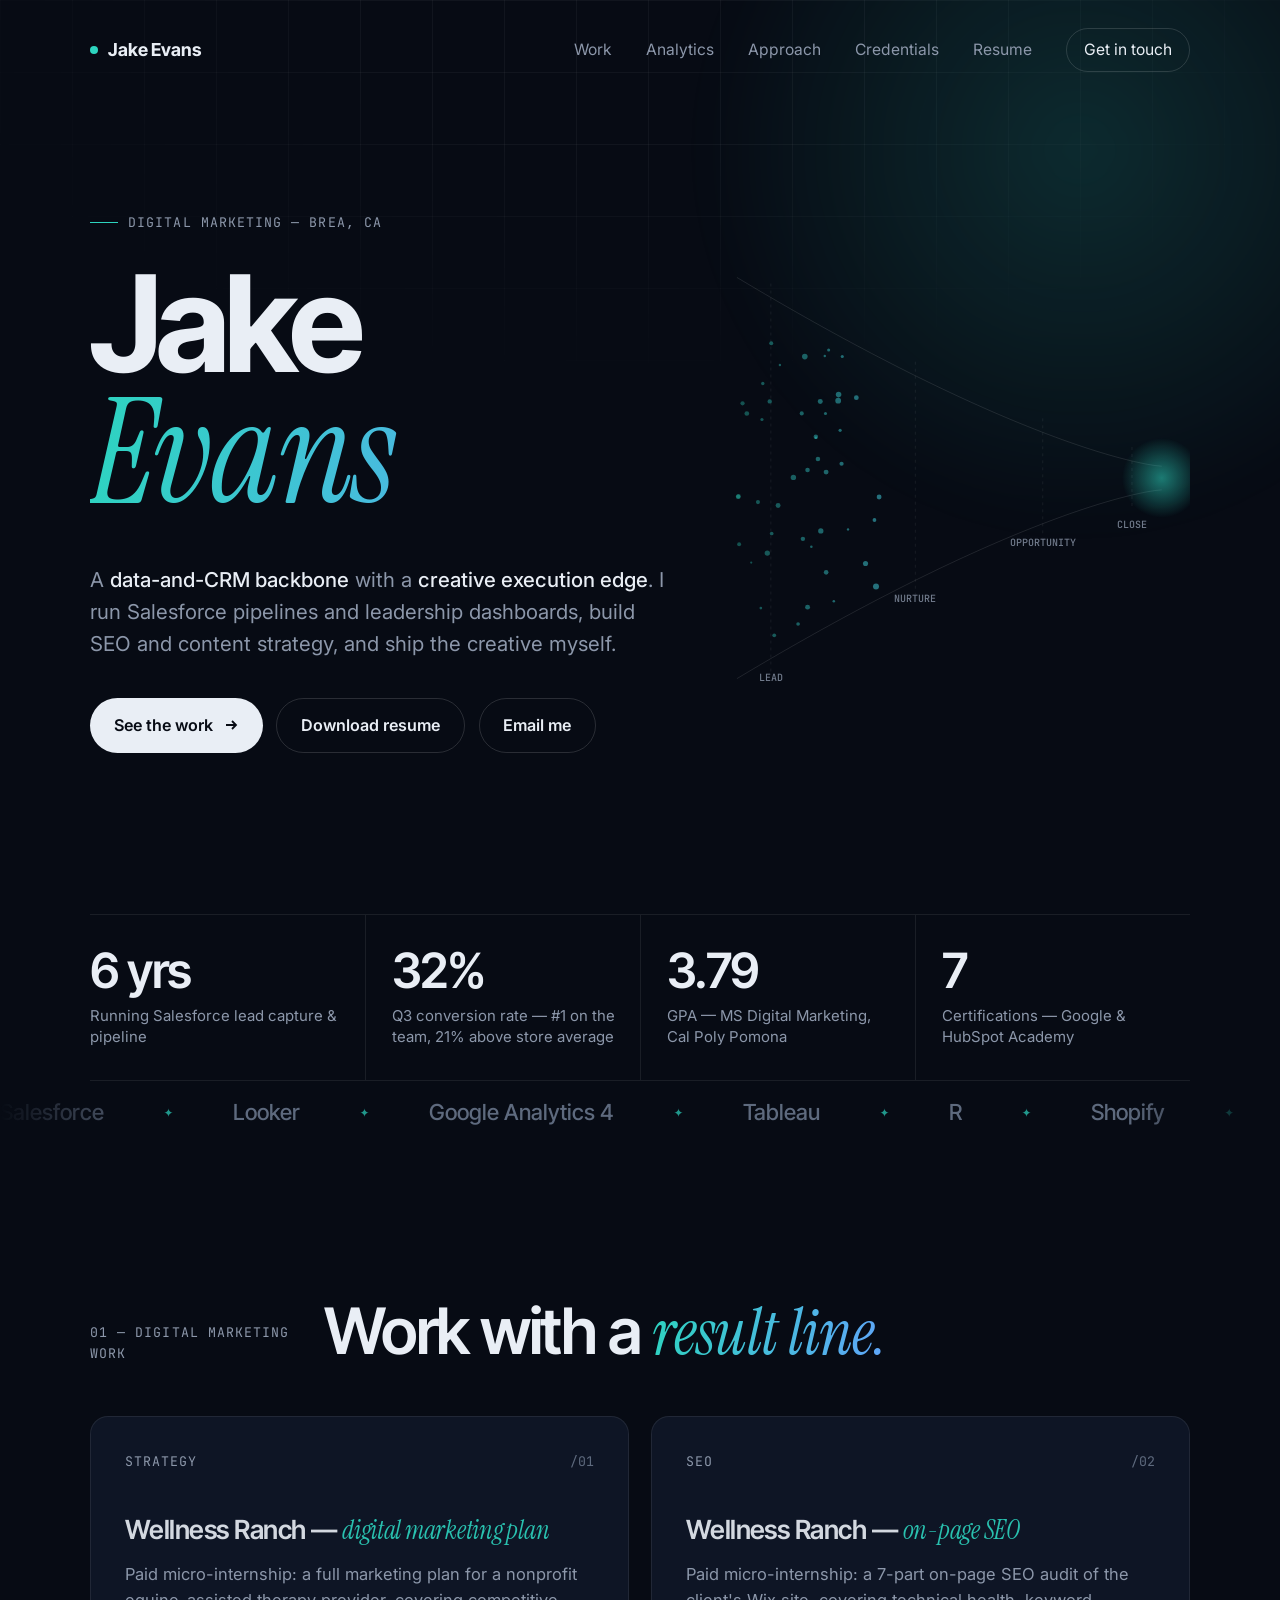
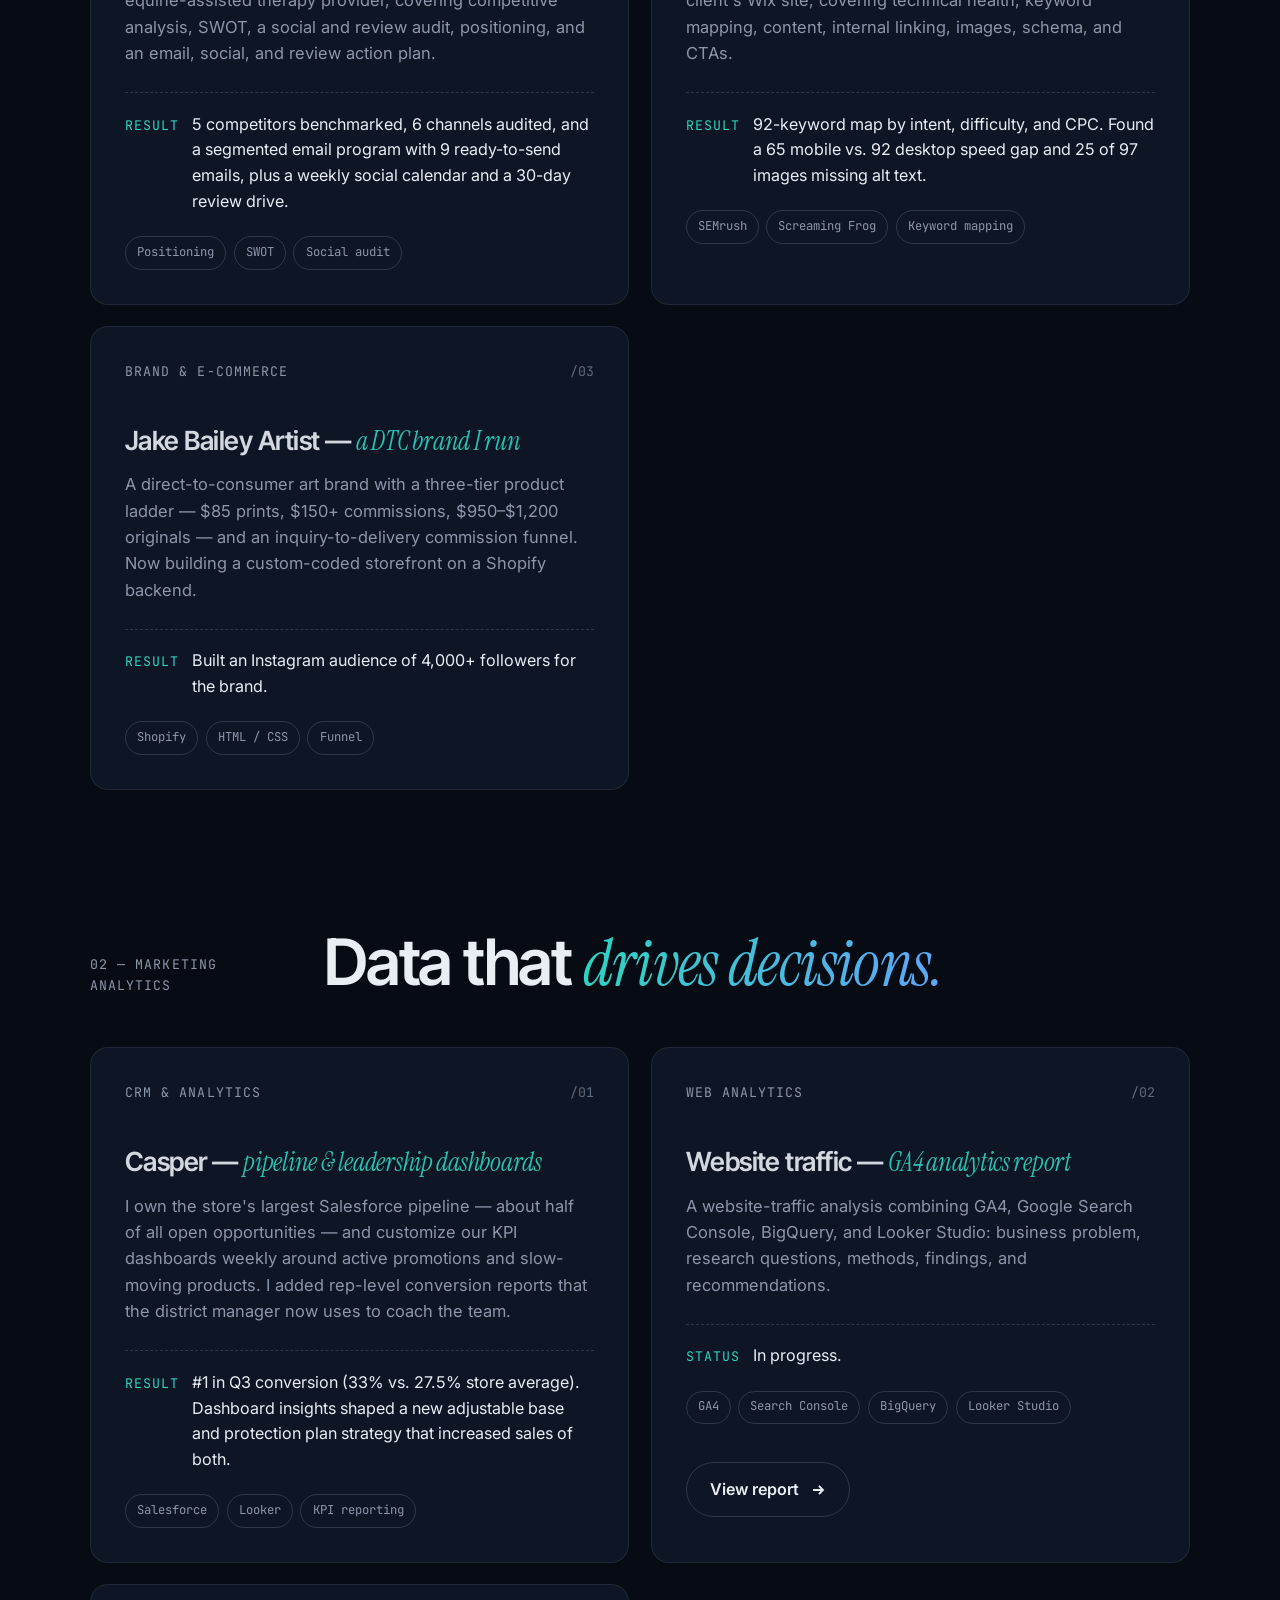
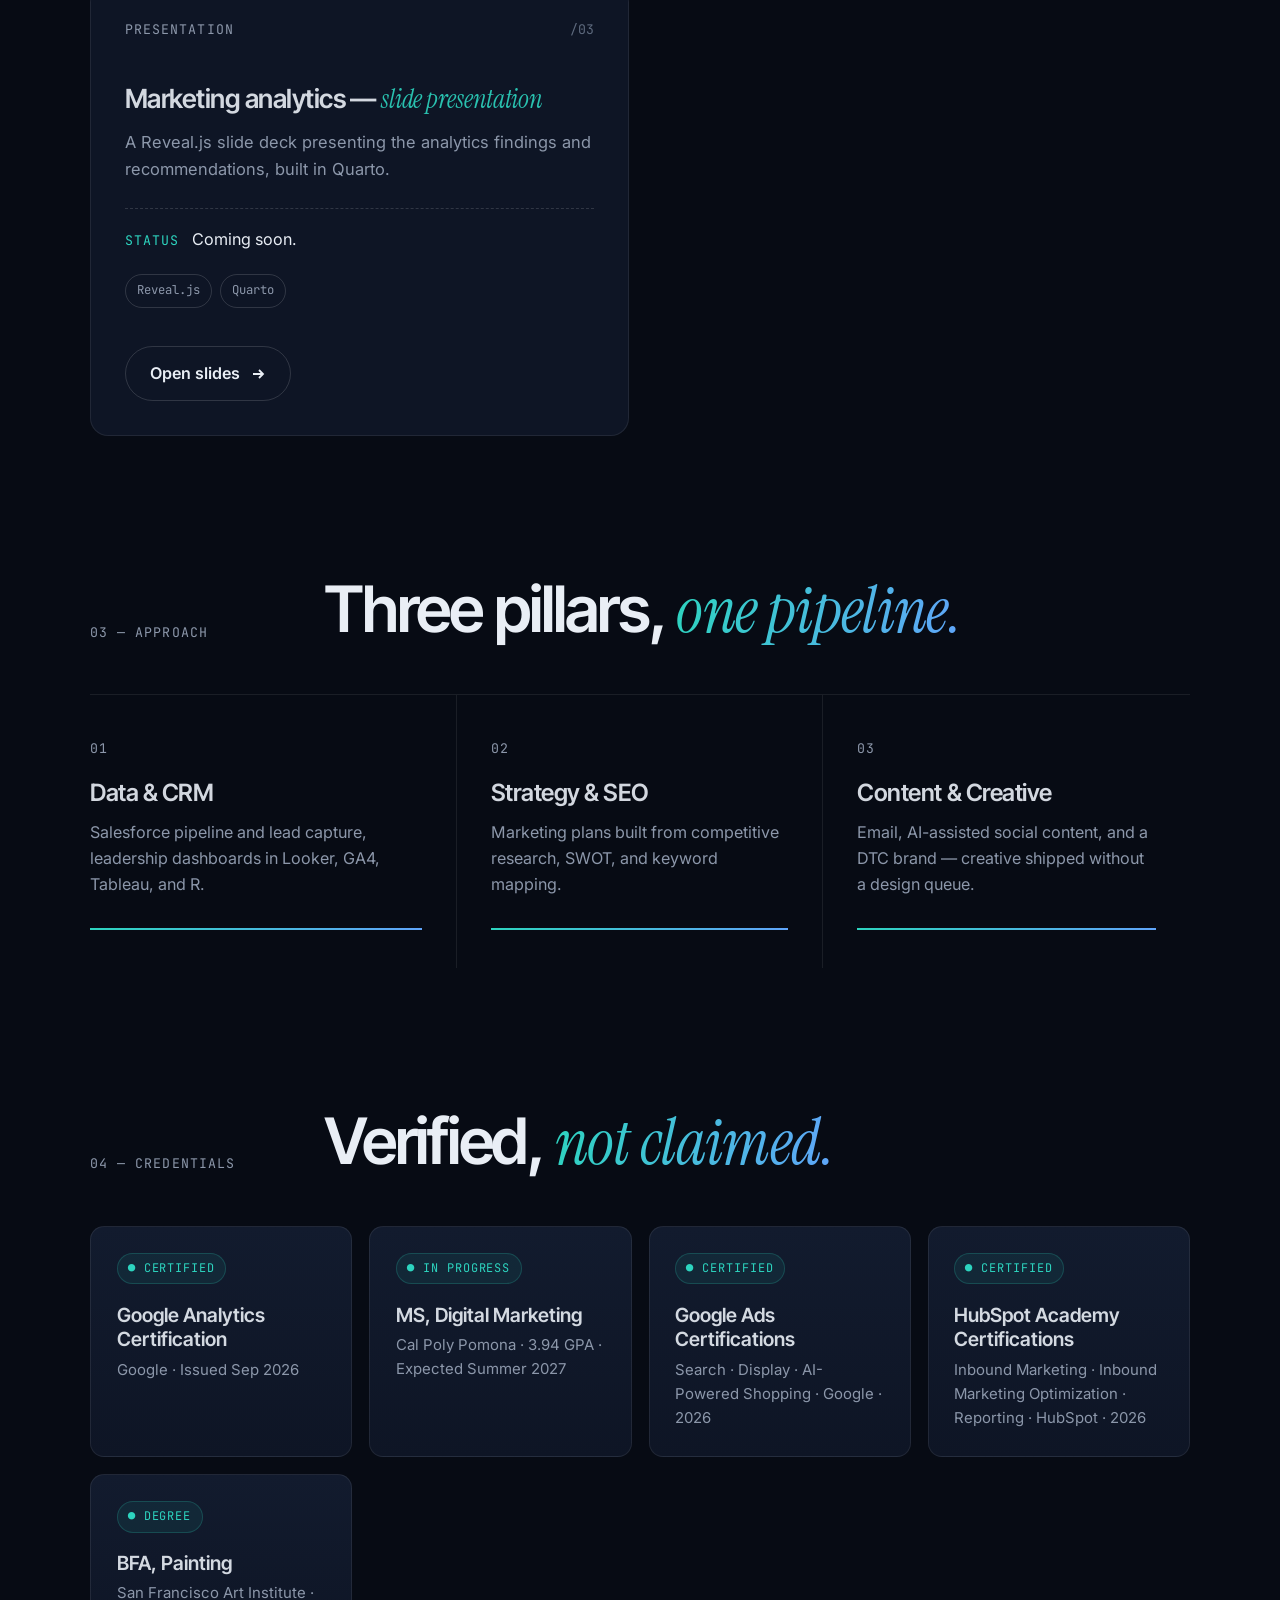
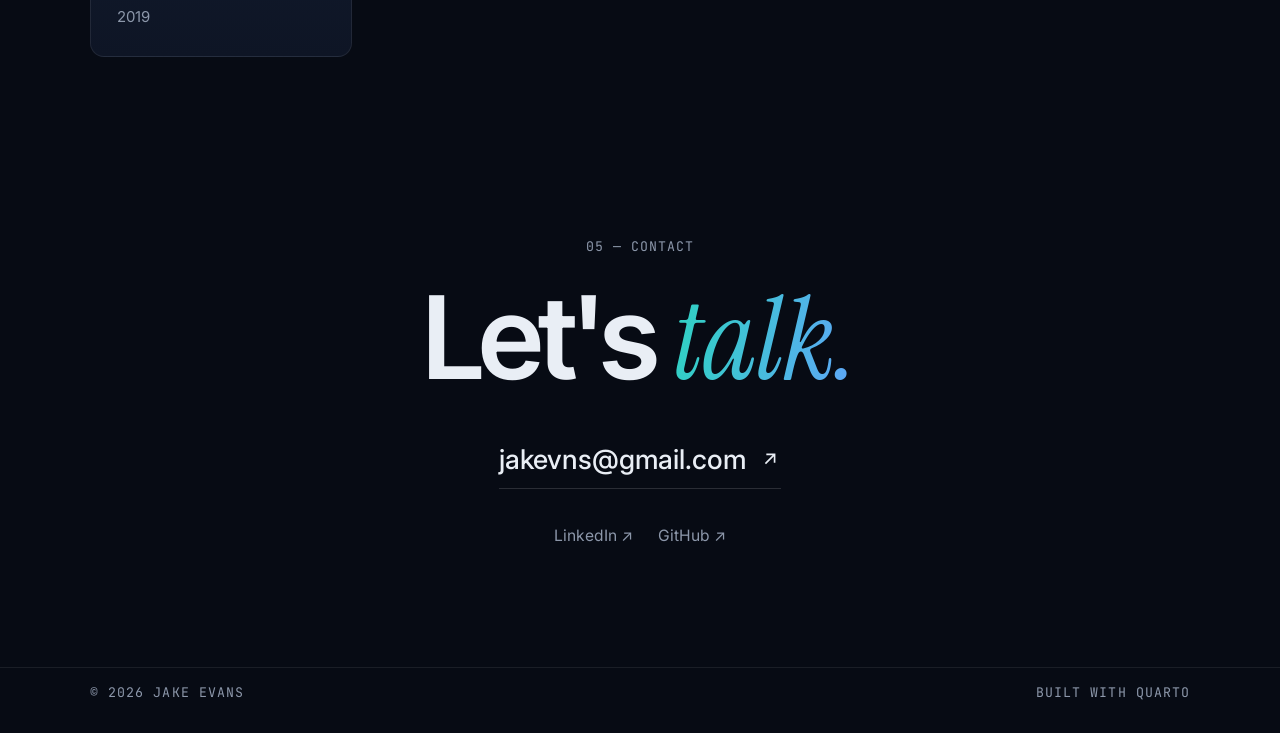
==== commit eb97ecdb: "Add Marketing Analytics section, GA4 report, presentation, resume page - Rename Work to "Digital mar" ====
--- a/docs/index.html
+++ b/docs/index.html
@@ -2,7 +2,7 @@
 <html xmlns="http://www.w3.org/1999/xhtml" lang="en" xml:lang="en"><head>
 
 <meta charset="utf-8">
-<meta name="generator" content="quarto-1.9.37">
+<meta name="generator" content="quarto-1.10.18">
 
 <meta name="viewport" content="width=device-width, initial-scale=1.0, user-scalable=yes">
 
@@ -13,10 +13,13 @@
 /* Default styles provided by pandoc.
 ** See https://pandoc.org/MANUAL.html#variables-for-html for config info.
 */
-code{white-space: pre-wrap;}
 span.smallcaps{font-variant: small-caps;}
-div.columns{display: flex; gap: min(4vw, 1.5em);}
-div.column{flex: auto; overflow-x: auto;}
+div.columns{display: flex; gap: 1.5em;}
+div.column{flex: auto;}
+@media screen {
+div.columns{gap: min(4vw, 1.5em);}
+div.column{overflow-x: auto;}
+}
 div.hanging-indent{margin-left: 1.5em; text-indent: -1.5em;}
 ul.task-list{list-style: none;}
 ul.task-list li input[type="checkbox"] {
@@ -34,10 +37,10 @@
 <script src="site_libs/quarto-html/popper.min.js"></script>
 <script src="site_libs/quarto-html/tippy.umd.min.js"></script>
 <link href="site_libs/quarto-html/tippy.css" rel="stylesheet">
-<link href="site_libs/quarto-html/quarto-syntax-highlighting-dark-aa56fc22319e493e5def325253873584.css" rel="stylesheet" id="quarto-text-highlighting-styles">
+<link href="site_libs/quarto-html/quarto-syntax-highlighting-dark-bdb3b3494d1ea22fd317b6529d20d0a8.css" rel="stylesheet" id="quarto-text-highlighting-styles">
 <script src="site_libs/bootstrap/bootstrap.min.js"></script>
 <link href="site_libs/bootstrap/bootstrap-icons.css" rel="stylesheet">
-<link href="site_libs/bootstrap/bootstrap-83536608f65a90be77208b7d22895aaa.min.css" rel="stylesheet" append-hash="true" id="quarto-bootstrap" data-mode="dark">
+<link href="site_libs/bootstrap/bootstrap-9c3cb30346b6054fe2fe55939da4d2db.min.css" rel="stylesheet" append-hash="true" id="quarto-bootstrap" data-mode="dark">
 <script id="quarto-search-options" type="application/json">{
   "language": {
     "search-no-results-text": "No results",
@@ -53,9 +56,21 @@
     "search-label": "Search"
   }
 }</script>
+<script async="" src="https://www.googletagmanager.com/gtag/js?id=G-XXXXXXXXXX"></script>
+
+<script type="text/javascript">
+
+window.dataLayer = window.dataLayer || [];
+function gtag(){dataLayer.push(arguments);}
+gtag('js', new Date());
+gtag('config', 'G-XXXXXXXXXX', { 'anonymize_ip': true});
+</script>
 <script>document.documentElement.classList.add('js');</script>
+
 <link rel="preconnect" href="https://fonts.googleapis.com">
+
 <link rel="preconnect" href="https://fonts.gstatic.com" crossorigin="">
+
 
 
 </head>
@@ -72,12 +87,14 @@
 <div class="bg-glow" aria-hidden="true"></div>
 <nav class="site-nav" id="site-nav" aria-label="Primary">
   <div class="wrap">
-    <a href="#top" class="brand"><span class="brand-dot" aria-hidden="true"></span>Jake Evans</a>
+    <a href="./#top" class="brand"><span class="brand-dot" aria-hidden="true"></span>Jake Evans</a>
     <div class="nav-links">
-      <a href="#work">Work</a>
-      <a href="#approach">Approach</a>
-      <a href="#credentials">Credentials</a>
-      <a href="#contact" class="nav-cta">Get in touch</a>
+      <a href="./#work">Work</a>
+      <a href="./#analytics">Analytics</a>
+      <a href="./#approach">Approach</a>
+      <a href="./#credentials">Credentials</a>
+      <a href="resume.html">Resume</a>
+      <a href="./#contact" class="nav-cta">Get in touch</a>
     </div>
   </div>
 </nav>
@@ -125,8 +142,40 @@
 <section class="block" id="work">
   <div class="wrap">
     <div class="sec-head">
-      <div class="mono reveal">01 — Selected work</div>
+      <div class="mono reveal">01 — Digital marketing work</div>
       <div><h2 class="reveal d1">Work with a <span class="serif grad-text">result line.</span></h2></div>
+    </div>
+    <div class="work">
+      <article class="work-card reveal">
+        <div class="work-card-top"><span class="mono">Strategy</span><span class="work-card-idx">/01</span></div>
+        <h3>Wellness Ranch — <span class="serif">digital marketing plan</span></h3>
+        <p>Paid micro-internship: a full marketing plan for a nonprofit equine-assisted therapy provider, covering competitive analysis, SWOT, a social and review audit, positioning, and an email, social, and review action plan.</p>
+        <div class="result"><span class="mono">Result</span><span>5 competitors benchmarked, 6 channels audited, and a segmented email program with 9 ready-to-send emails, plus a weekly social calendar and a 30-day review drive.</span></div>
+        <div class="tags"><span class="tag">Positioning</span><span class="tag">SWOT</span><span class="tag">Social audit</span></div>
+      </article>
+      <article class="work-card reveal d1">
+        <div class="work-card-top"><span class="mono">SEO</span><span class="work-card-idx">/02</span></div>
+        <h3>Wellness Ranch — <span class="serif">on-page SEO</span></h3>
+        <p>Paid micro-internship: a 7-part on-page SEO audit of the client's Wix site, covering technical health, keyword mapping, content, internal linking, images, schema, and CTAs.</p>
+        <div class="result"><span class="mono">Result</span><span>92-keyword map by intent, difficulty, and CPC. Found a 65 mobile vs. 92 desktop speed gap and 25 of 97 images missing alt text.</span></div>
+        <div class="tags"><span class="tag">SEMrush</span><span class="tag">Screaming Frog</span><span class="tag">Keyword mapping</span></div>
+      </article>
+           <article class="work-card reveal">
+        <div class="work-card-top"><span class="mono">Brand &amp; E-commerce</span><span class="work-card-idx">/03</span></div>
+        <h3>Jake Bailey Artist — <span class="serif">a DTC brand I run</span></h3>
+        <p>A direct-to-consumer art brand with a three-tier product ladder — $85 prints, $150+ commissions, $950–$1,200 originals — and an inquiry-to-delivery commission funnel. Now building a custom-coded storefront on a Shopify backend.</p>
+                <div class="result"><span class="mono">Result</span><span>Built an Instagram audience of 4,000+ followers for the brand.</span></div>
+        <div class="tags"><span class="tag">Shopify</span><span class="tag">HTML / CSS</span><span class="tag">Funnel</span></div>
+      </article>
+    </div>
+  </div>
+</section>
+
+<section class="block" id="analytics">
+  <div class="wrap">
+    <div class="sec-head">
+      <div class="mono reveal">02 — Marketing analytics</div>
+      <div><h2 class="reveal d1">Data that <span class="serif grad-text">drives decisions.</span></h2></div>
     </div>
     <div class="work">
       <article class="work-card reveal">
@@ -137,25 +186,22 @@
         <div class="tags"><span class="tag">Salesforce</span><span class="tag">Looker</span><span class="tag">KPI reporting</span></div>
       </article>
       <article class="work-card reveal d1">
-        <div class="work-card-top"><span class="mono">Strategy</span><span class="work-card-idx">/02</span></div>
-        <h3>Wellness Ranch — <span class="serif">digital marketing plan</span></h3>
-        <p>Paid micro-internship: a full marketing plan for a nonprofit equine-assisted therapy provider, covering competitive analysis, SWOT, a social and review audit, positioning, and an email, social, and review action plan.</p>
-        <div class="result"><span class="mono">Result</span><span>5 competitors benchmarked, 6 channels audited, and a segmented email program with 9 ready-to-send emails, plus a weekly social calendar and a 30-day review drive.</span></div>
-        <div class="tags"><span class="tag">Positioning</span><span class="tag">SWOT</span><span class="tag">Social audit</span></div>
+        <div class="work-card-top"><span class="mono">Web Analytics</span><span class="work-card-idx">/02</span></div>
+        <h3>Website traffic — <span class="serif">GA4 analytics report</span></h3>
+        <p>A website-traffic analysis combining GA4, Google Search Console, BigQuery, and Looker Studio: business problem, research questions, methods, findings, and recommendations.</p>
+        <div class="result"><span class="mono">Status</span><span>In progress.</span></div>
+        <div class="tags"><span class="tag">GA4</span><span class="tag">Search Console</span><span class="tag">BigQuery</span><span class="tag">Looker Studio</span></div>
+        <div class="btns"><a class="btn-pill btn-outline" href="ga4-report.html">View report
+          <svg viewbox="0 0 16 16" fill="none" stroke="currentColor" stroke-width="1.8" aria-hidden="true"><path d="M3 8h10M9 4l4 4-4 4"></path></svg></a></div>
       </article>
       <article class="work-card reveal">
-        <div class="work-card-top"><span class="mono">SEO</span><span class="work-card-idx">/03</span></div>
-        <h3>Wellness Ranch — <span class="serif">on-page SEO</span></h3>
-        <p>Paid micro-internship: a 7-part on-page SEO audit of the client's Wix site, covering technical health, keyword mapping, content, internal linking, images, schema, and CTAs.</p>
-        <div class="result"><span class="mono">Result</span><span>92-keyword map by intent, difficulty, and CPC. Found a 65 mobile vs. 92 desktop speed gap and 25 of 97 images missing alt text.</span></div>
-        <div class="tags"><span class="tag">SEMrush</span><span class="tag">Screaming Frog</span><span class="tag">Keyword mapping</span></div>
-      </article>
-           <article class="work-card reveal d1">
-        <div class="work-card-top"><span class="mono">Brand &amp; E-commerce</span><span class="work-card-idx">/04</span></div>
-        <h3>Jake Bailey Artist — <span class="serif">a DTC brand I run</span></h3>
-        <p>A direct-to-consumer art brand with a three-tier product ladder — $85 prints, $150+ commissions, $950–$1,200 originals — and an inquiry-to-delivery commission funnel. Now building a custom-coded storefront on a Shopify backend.</p>
-                <div class="result"><span class="mono">Result</span><span>Built an Instagram audience of 4,000+ followers for the brand.</span></div>
-        <div class="tags"><span class="tag">Shopify</span><span class="tag">HTML / CSS</span><span class="tag">Funnel</span></div>
+        <div class="work-card-top"><span class="mono">Presentation</span><span class="work-card-idx">/03</span></div>
+        <h3>Marketing analytics — <span class="serif">slide presentation</span></h3>
+        <p>A Reveal.js slide deck presenting the analytics findings and recommendations, built in Quarto.</p>
+        <div class="result"><span class="mono">Status</span><span>Coming soon.</span></div>
+        <div class="tags"><span class="tag">Reveal.js</span><span class="tag">Quarto</span></div>
+        <div class="btns"><a class="btn-pill btn-outline" href="presentation.html">Open slides
+          <svg viewbox="0 0 16 16" fill="none" stroke="currentColor" stroke-width="1.8" aria-hidden="true"><path d="M3 8h10M9 4l4 4-4 4"></path></svg></a></div>
       </article>
     </div>
   </div>
@@ -164,7 +210,7 @@
 <section class="block" id="approach">
   <div class="wrap">
     <div class="sec-head">
-      <div class="mono reveal">02 — Approach</div>
+      <div class="mono reveal">03 — Approach</div>
       <div><h2 class="reveal d1">Three pillars, <span class="serif grad-text">one pipeline.</span></h2></div>
     </div>
     <div class="pillars">
@@ -178,7 +224,7 @@
 <section class="block" id="credentials">
   <div class="wrap">
     <div class="sec-head">
-      <div class="mono reveal">03 — Credentials</div>
+      <div class="mono reveal">04 — Credentials</div>
       <div><h2 class="reveal d1">Verified, <span class="serif grad-text">not claimed.</span></h2></div>
     </div>
     <div class="creds">
@@ -193,7 +239,7 @@
 
 <section class="contact" id="contact">
   <div class="wrap">
-    <div class="mono reveal">04 — Contact</div>
+    <div class="mono reveal">05 — Contact</div>
     <h2 class="reveal d1">Let's <span class="serif grad-text">talk.</span></h2>
     <a class="mail reveal d2" href="mailto:jakevns@gmail.com">jakevns@gmail.com
       <svg viewbox="0 0 24 24" fill="none" stroke="currentColor" stroke-width="1.8" aria-hidden="true"><path d="M7 17L17 7M8 7h9v9"></path></svg></a>
@@ -208,133 +254,261 @@
 
 
 <footer class="site-footer">
+
   <div class="wrap">
+
     <span class="mono">© 2026 Jake Evans</span>
+
     <span class="mono">Built with Quarto</span>
+
   </div>
+
 </footer>
 
+
+
 <script>
+
 (function () {
+
   var reduce = window.matchMedia('(prefers-reduced-motion: reduce)').matches;
 
+
+
   // Nav: glass background once the page scrolls
+
   var nav = document.getElementById('site-nav');
+
   if (nav) {
+
     var onScroll = function () { nav.classList.toggle('scrolled', window.scrollY > 20); };
+
     window.addEventListener('scroll', onScroll, { passive: true });
+
     onScroll();
+
   }
 
+
+
   // Count-up numbers (the final value is already in the HTML as a no-JS fallback)
+
   function runCount(el) {
+
     var end = parseFloat(el.dataset.count), dec = +(el.dataset.decimals || 0);
+
     var pre = el.dataset.prefix || '', suf = el.dataset.suffix || '';
+
     if (reduce) { el.textContent = pre + end.toFixed(dec) + suf; return; }
+
     var t0 = performance.now(), dur = 1600;
+
     (function tick(t) {
+
       var p = Math.min(1, (t - t0) / dur), e = 1 - Math.pow(1 - p, 3);
+
       el.textContent = pre + (end * e).toFixed(dec) + suf;
+
       if (p < 1) requestAnimationFrame(tick);
+
     })(t0);
+
   }
 
+
+
   // Scroll reveal
+
   var els = document.querySelectorAll('.reveal');
+
   if ('IntersectionObserver' in window) {
+
     var io = new IntersectionObserver(function (entries) {
+
       entries.forEach(function (e) {
+
         if (!e.isIntersecting) return;
+
         e.target.classList.add('in');
+
         e.target.querySelectorAll('[data-count]').forEach(runCount);
+
         io.unobserve(e.target);
+
       });
+
     }, { threshold: 0.15 });
+
     els.forEach(function (el) { io.observe(el); });
+
   } else {
+
     els.forEach(function (el) { el.classList.add('in'); });
+
   }
 
+
+
   // Card spotlight follows the cursor
+
   document.querySelectorAll('.work-card').forEach(function (c) {
+
     c.addEventListener('pointermove', function (e) {
+
       var r = c.getBoundingClientRect();
+
       c.style.setProperty('--mx', (e.clientX - r.left) + 'px');
+
       c.style.setProperty('--my', (e.clientY - r.top) + 'px');
+
     });
+
   });
 
+
+
   // Signature: pipeline funnel — leads enter wide, some drop at each stage,
+
   // closed deals flare at the end. Only runs on pages with <canvas id="funnel">.
+
   var cv = document.getElementById('funnel');
+
   if (!cv) return;
+
   var ctx = cv.getContext('2d'), W, H, parts = [], flares = [];
+
   var stages = [{ x: .08, l: 'LEAD' }, { x: .42, l: 'NURTURE' }, { x: .72, l: 'OPPORTUNITY' }, { x: .93, l: 'CLOSE' }];
+
   function size() {
+
     var dpr = Math.min(2, window.devicePixelRatio || 1), r = cv.getBoundingClientRect();
+
     W = r.width; H = r.height; cv.width = W * dpr; cv.height = H * dpr;
+
     ctx.setTransform(dpr, 0, 0, dpr, 0, 0);
+
   }
+
   window.addEventListener('resize', size); size();
+
   function halfW(p) { return H * (.40 * Math.pow(1 - p, 1.35) + .025); }
+
   function spawn() {
+
     parts.push({ p: 0, s: Math.random() * 2 - 1, sp: .0016 + Math.random() * .0018,
+
       r: 1 + Math.random() * 1.6, drop: Math.random() < .55 ? .25 + Math.random() * .6 : 2,
+
       a: 1, w: Math.random() * Math.PI * 2, fall: 0 });
+
   }
+
   function draw() {
+
     ctx.clearRect(0, 0, W, H);
+
     var cy = H * .5, x0 = W * .04, x1 = W * .94, i, q;
+
     ctx.lineWidth = 1; ctx.strokeStyle = 'rgba(255,255,255,.10)';
+
     [1, -1].forEach(function (sg) {
+
       ctx.beginPath();
+
       for (var k = 0; k <= 60; k++) {
+
         var p = k / 60, x = x0 + (x1 - x0) * p, y = cy + sg * halfW(p);
+
         k ? ctx.lineTo(x, y) : ctx.moveTo(x, y);
-      }
+
+      }
+
       ctx.stroke();
+
     });
+
     ctx.font = '500 10px "JetBrains Mono", monospace'; ctx.textAlign = 'center';
+
     stages.forEach(function (st) {
+
       var x = x0 + (x1 - x0) * st.x, h = halfW(st.x);
+
       ctx.strokeStyle = 'rgba(255,255,255,.07)'; ctx.setLineDash([3, 4]);
+
       ctx.beginPath(); ctx.moveTo(x, cy - h - 14); ctx.lineTo(x, cy + h + 14); ctx.stroke();
+
       ctx.setLineDash([]);
+
       ctx.fillStyle = 'rgba(140,151,170,.8)';
+
       ctx.fillText(st.l, x, Math.min(H - 6, cy + Math.max(h, 28) + 22));
+
     });
+
     for (i = parts.length - 1; i >= 0; i--) {
+
       q = parts[i]; q.p += q.sp; q.w += .05;
+
       if (q.p > q.drop) { q.a -= .03; q.fall += .6; }
+
       var x = x0 + (x1 - x0) * q.p, y = cy + q.s * halfW(q.p) * .92 + Math.sin(q.w) * 2 + q.fall;
+
       if (q.a <= 0) { parts.splice(i, 1); continue; }
+
       if (q.p >= 1) { flares.push({ x: x, y: cy, r: 2, a: .9 }); parts.splice(i, 1); continue; }
+
       var t = q.p;
+
       ctx.fillStyle = 'rgba(' + Math.round(45 + 51 * t) + ',' + Math.round(212 - 47 * t) + ',' +
+
         Math.round(191 + 59 * t) + ',' + ((.35 + .6 * t) * q.a) + ')';
+
       ctx.beginPath(); ctx.arc(x, y, q.r * (1 + t * .6), 0, Math.PI * 2); ctx.fill();
-    }
+
+    }
+
     var g = ctx.createRadialGradient(x1, cy, 0, x1, cy, 40);
+
     g.addColorStop(0, 'rgba(45,212,191,.55)'); g.addColorStop(1, 'rgba(45,212,191,0)');
+
     ctx.fillStyle = g; ctx.beginPath(); ctx.arc(x1, cy, 40, 0, Math.PI * 2); ctx.fill();
+
     for (i = flares.length - 1; i >= 0; i--) {
+
       var f = flares[i]; f.r += 1.1; f.a -= .02;
+
       if (f.a <= 0) { flares.splice(i, 1); continue; }
+
       ctx.strokeStyle = 'rgba(94,234,212,' + f.a + ')'; ctx.lineWidth = 1.2;
+
       ctx.beginPath(); ctx.arc(f.x, f.y, f.r, 0, Math.PI * 2); ctx.stroke();
-    }
+
+    }
+
   }
+
   if (reduce) {
+
     for (var k = 0; k < 260; k++) { spawn(); var z = parts[parts.length - 1]; z.p = Math.random() * Math.min(z.drop, .98); }
+
     draw(); return;
+
   }
+
   var last = 0;
+
   (function loop(t) {
+
     if (t - last > 55) { spawn(); if (Math.random() < .5) spawn(); last = t; }
+
     draw(); requestAnimationFrame(loop);
+
   })(0);
+
 })();
+
 </script>
+
 <script id="quarto-html-after-body" type="application/javascript">
   window.document.addEventListener("DOMContentLoaded", function (event) {
     const isCodeAnnotation = (el) => {
--- a/docs/site_libs/quarto-html/quarto-syntax-highlighting-dark-bdb3b3494d1ea22fd317b6529d20d0a8.css
+++ b/docs/site_libs/quarto-html/quarto-syntax-highlighting-dark-bdb3b3494d1ea22fd317b6529d20d0a8.css
@@ -0,0 +1,219 @@
+/* quarto syntax highlight colors */
+:root {
+  --quarto-hl-al-color: #f07178;
+  --quarto-hl-an-color: #d4d0ab;
+  --quarto-hl-at-color: #00e0e0;
+  --quarto-hl-bn-color: #d4d0ab;
+  --quarto-hl-bu-color: #abe338;
+  --quarto-hl-ch-color: #abe338;
+  --quarto-hl-co-color: #f8f8f2;
+  --quarto-hl-cv-color: #ffd700;
+  --quarto-hl-cn-color: #ffd700;
+  --quarto-hl-cf-color: #ffa07a;
+  --quarto-hl-dt-color: #ffa07a;
+  --quarto-hl-dv-color: #d4d0ab;
+  --quarto-hl-do-color: #f8f8f2;
+  --quarto-hl-er-color: #f07178;
+  --quarto-hl-ex-color: #00e0e0;
+  --quarto-hl-fl-color: #d4d0ab;
+  --quarto-hl-fu-color: #ffa07a;
+  --quarto-hl-im-color: #abe338;
+  --quarto-hl-in-color: #d4d0ab;
+  --quarto-hl-kw-color: #ffa07a;
+  --quarto-hl-op-color: #ffa07a;
+  --quarto-hl-ot-color: #00e0e0;
+  --quarto-hl-pp-color: #dcc6e0;
+  --quarto-hl-re-color: #00e0e0;
+  --quarto-hl-sc-color: #abe338;
+  --quarto-hl-ss-color: #abe338;
+  --quarto-hl-st-color: #abe338;
+  --quarto-hl-va-color: #00e0e0;
+  --quarto-hl-vs-color: #abe338;
+  --quarto-hl-wa-color: #dcc6e0;
+}
+
+/* other quarto variables */
+:root {
+  --quarto-font-monospace: "JetBrains Mono", ui-monospace, Menlo, Consolas, monospace;
+}
+
+/* syntax highlight based on Pandoc's rules */
+pre > code.sourceCode > span {
+  color: #f8f8f2;
+}
+
+code.sourceCode > span {
+  color: #f8f8f2;
+}
+
+div.sourceCode,
+div.sourceCode pre.sourceCode {
+  color: #f8f8f2;
+}
+
+/* Normal */
+code span {
+  color: #f8f8f2;
+}
+
+/* Alert */
+code span.al {
+  color: #f07178;
+}
+
+/* Annotation */
+code span.an {
+  color: #d4d0ab;
+}
+
+/* Attribute */
+code span.at {
+  color: #00e0e0;
+}
+
+/* BaseN */
+code span.bn {
+  color: #d4d0ab;
+}
+
+/* BuiltIn */
+code span.bu {
+  color: #abe338;
+}
+
+/* ControlFlow */
+code span.cf {
+  font-weight: bold;
+  color: #ffa07a;
+}
+
+/* Char */
+code span.ch {
+  color: #abe338;
+}
+
+/* Constant */
+code span.cn {
+  color: #ffd700;
+}
+
+/* Comment */
+code span.co {
+  font-style: italic;
+  color: #f8f8f2;
+}
+
+/* CommentVar */
+code span.cv {
+  color: #ffd700;
+}
+
+/* Documentation */
+code span.do {
+  color: #f8f8f2;
+}
+
+/* DataType */
+code span.dt {
+  color: #ffa07a;
+}
+
+/* DecVal */
+code span.dv {
+  color: #d4d0ab;
+}
+
+/* Error */
+code span.er {
+  color: #f07178;
+  text-decoration: underline;
+}
+
+/* Extension */
+code span.ex {
+  font-weight: bold;
+  color: #00e0e0;
+}
+
+/* Float */
+code span.fl {
+  color: #d4d0ab;
+}
+
+/* Function */
+code span.fu {
+  color: #ffa07a;
+}
+
+/* Import */
+code span.im {
+  color: #abe338;
+}
+
+/* Information */
+code span.in {
+  color: #d4d0ab;
+}
+
+/* Keyword */
+code span.kw {
+  font-weight: bold;
+  color: #ffa07a;
+}
+
+/* Operator */
+code span.op {
+  color: #ffa07a;
+}
+
+/* Other */
+code span.ot {
+  color: #00e0e0;
+}
+
+/* Preprocessor */
+code span.pp {
+  color: #dcc6e0;
+}
+
+/* RegionMarker */
+code span.re {
+  background-color: #f8f8f2;
+  color: #00e0e0;
+}
+
+/* SpecialChar */
+code span.sc {
+  color: #abe338;
+}
+
+/* SpecialString */
+code span.ss {
+  color: #abe338;
+}
+
+/* String */
+code span.st {
+  color: #abe338;
+}
+
+/* Variable */
+code span.va {
+  color: #00e0e0;
+}
+
+/* VerbatimString */
+code span.vs {
+  color: #abe338;
+}
+
+/* Warning */
+code span.wa {
+  color: #dcc6e0;
+}
+
+.prevent-inlining {
+  content: "</";
+}
+
+/*# sourceMappingURL=70a27bba181068df1e6475a9a92f2bab.css.map */
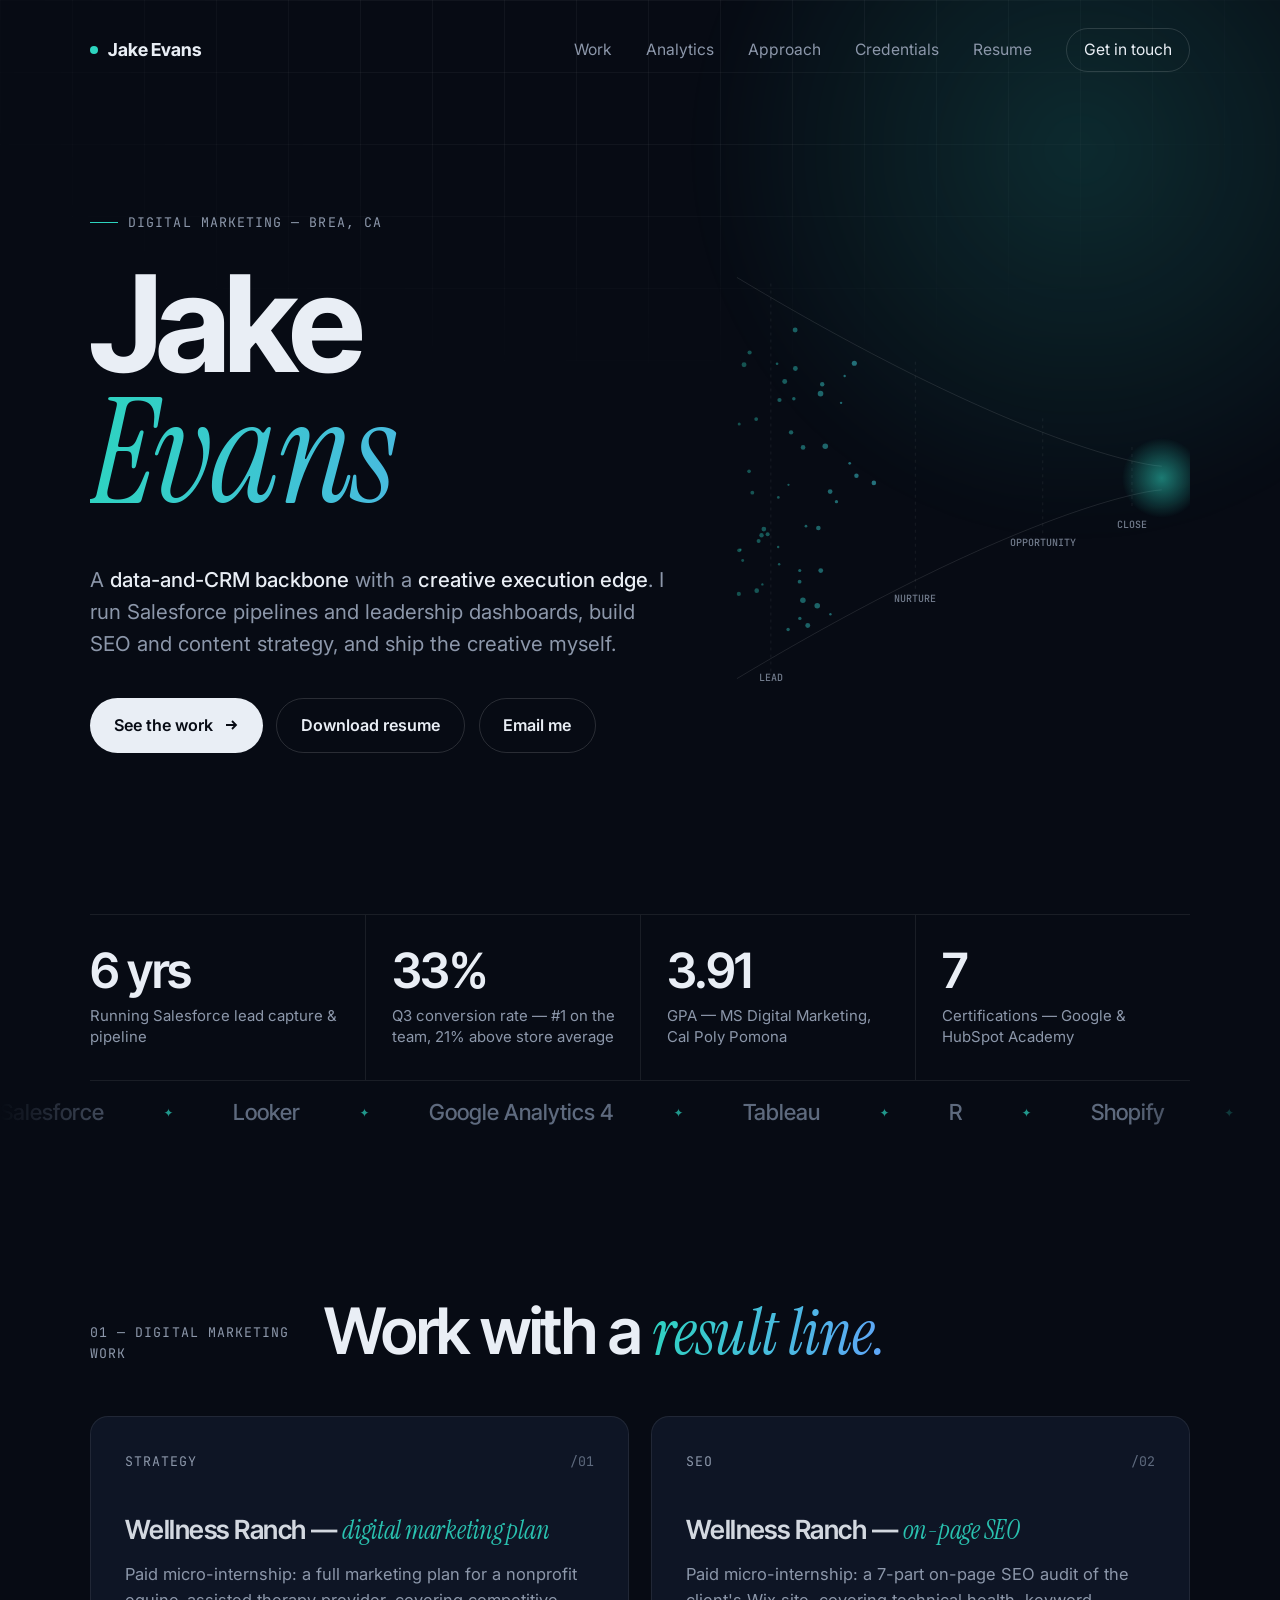
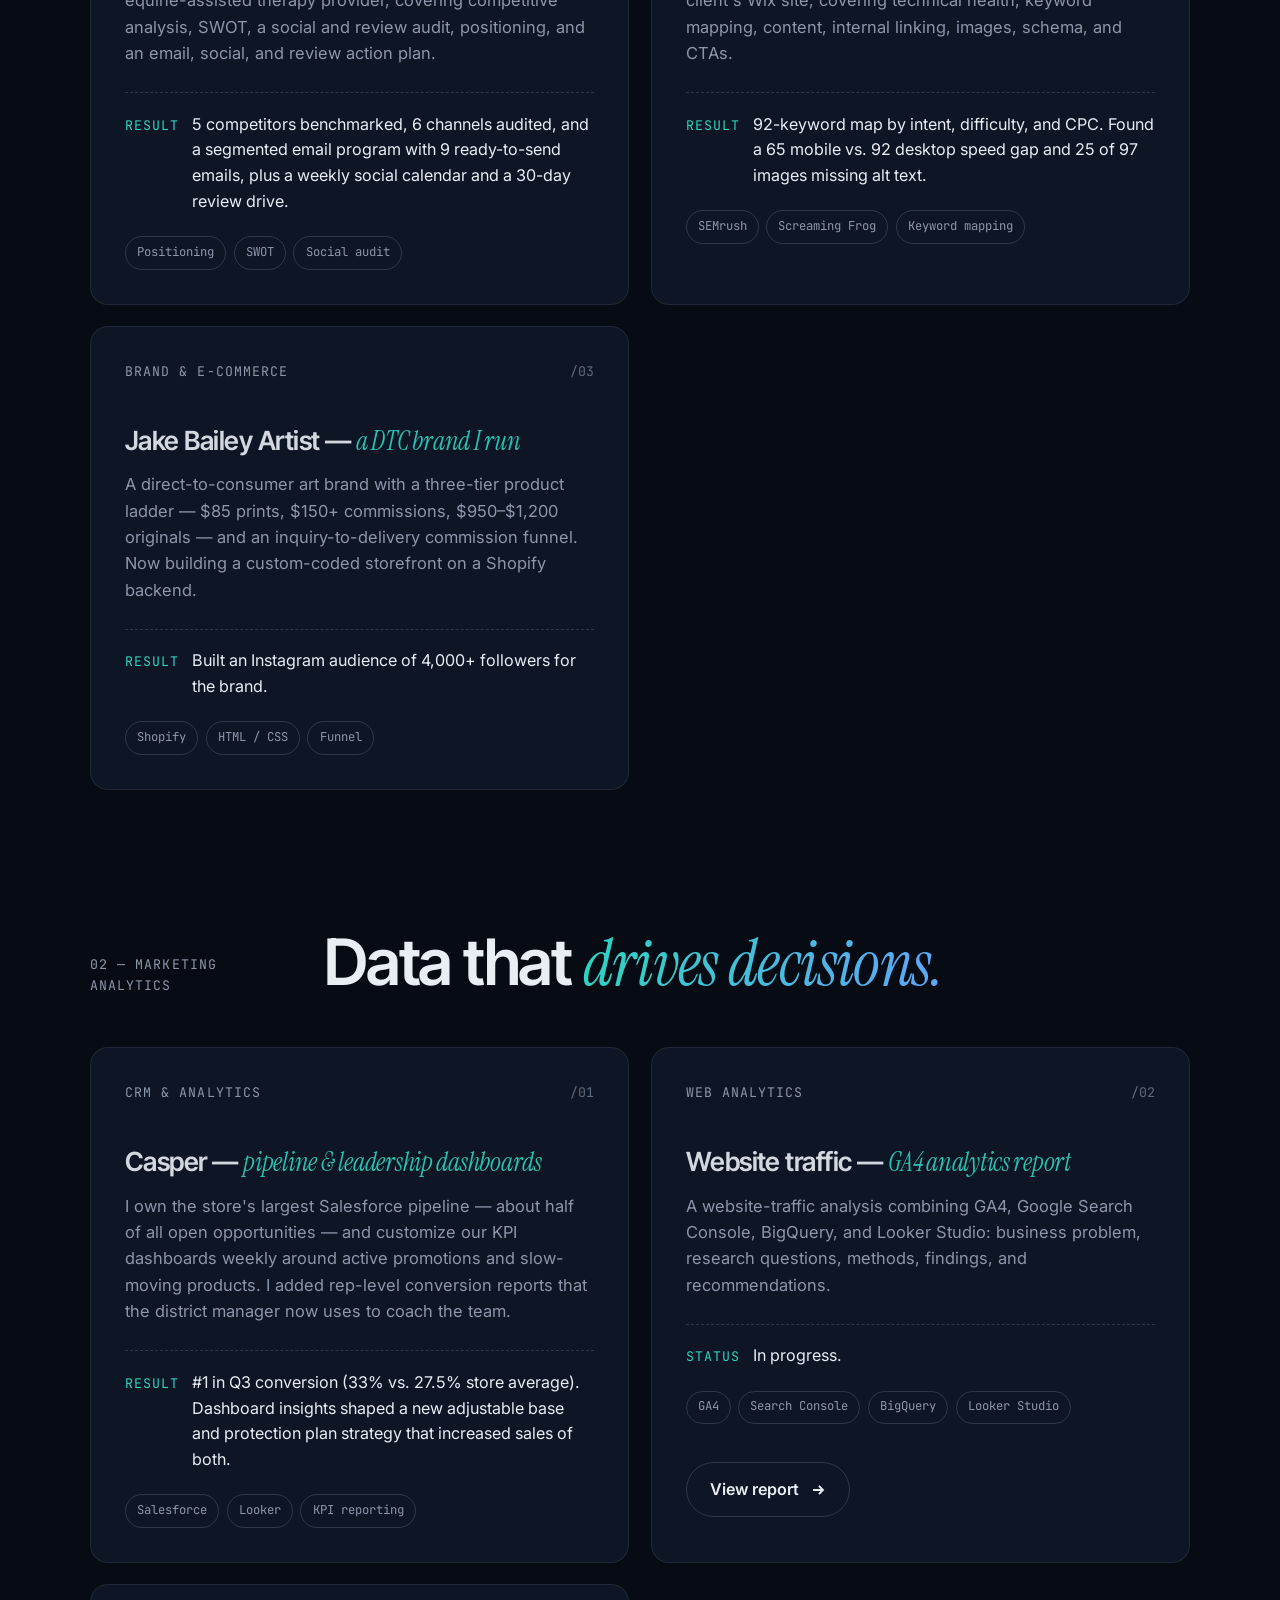
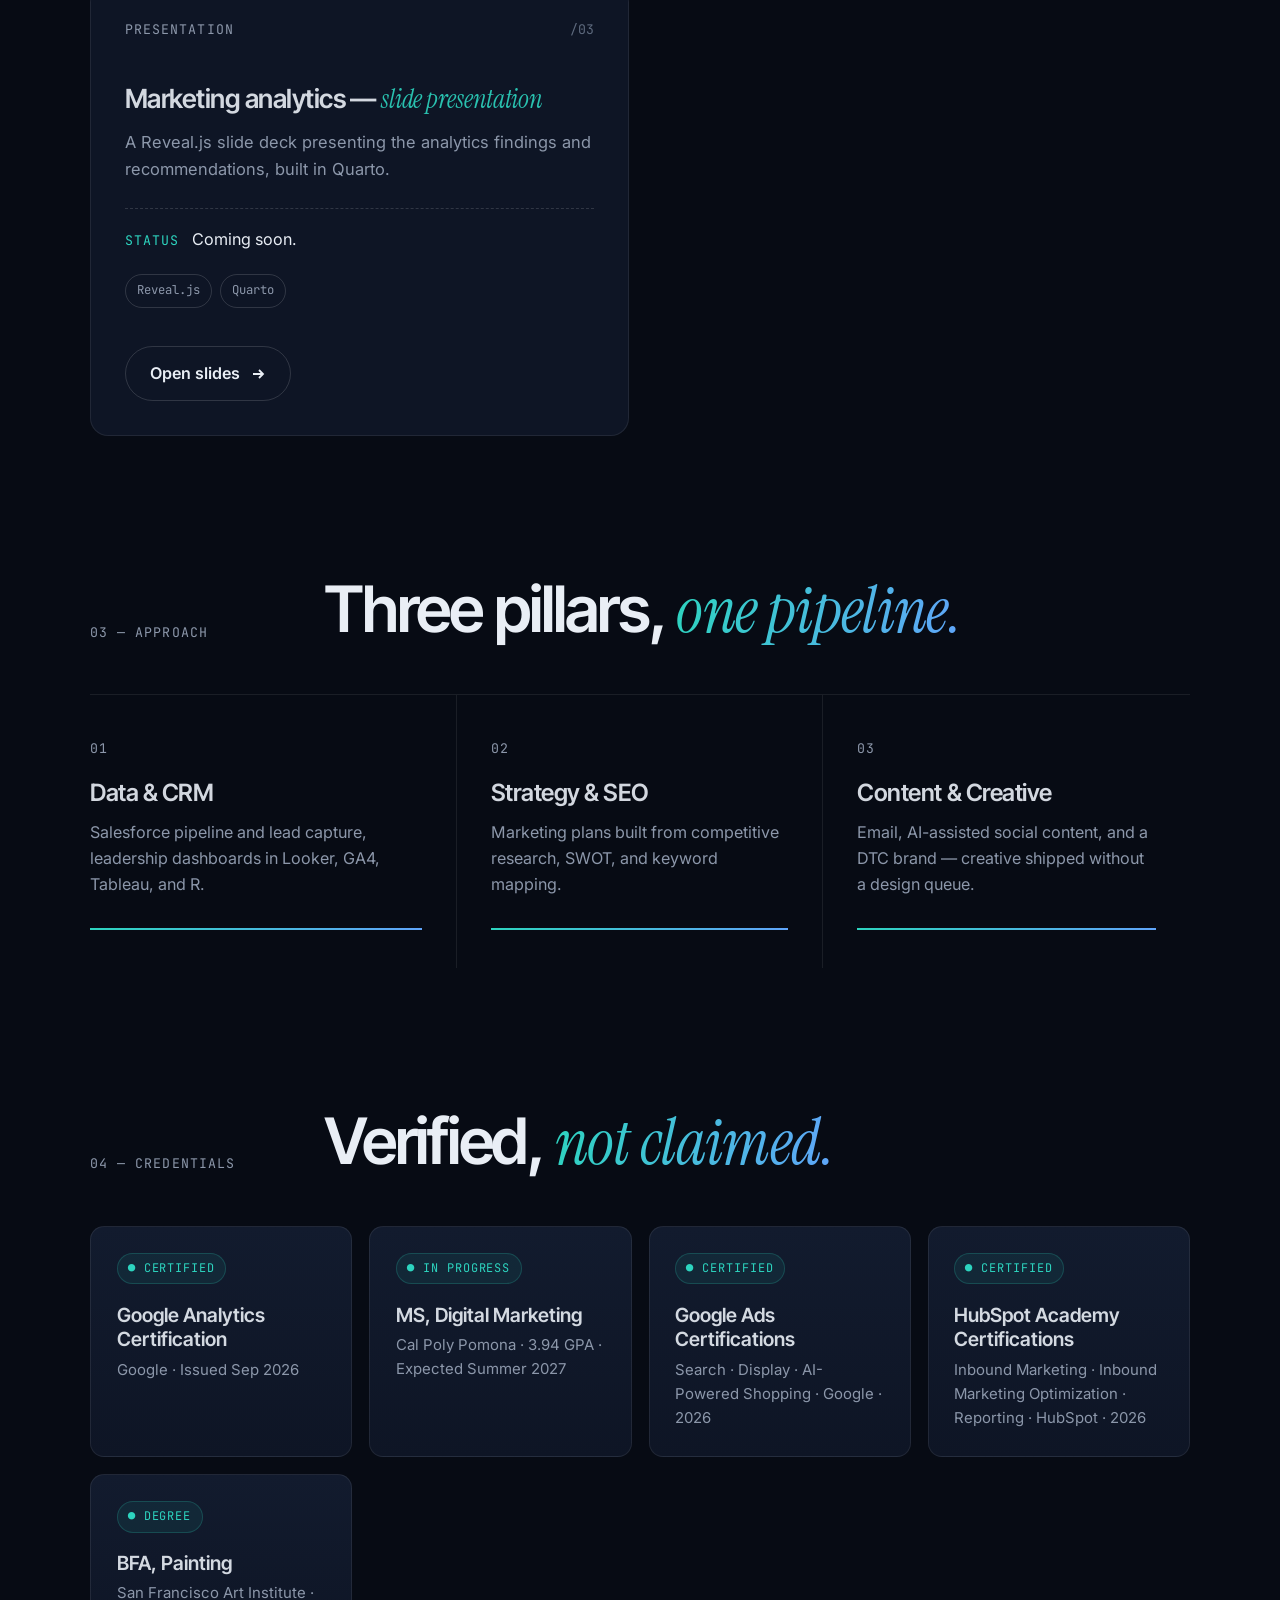
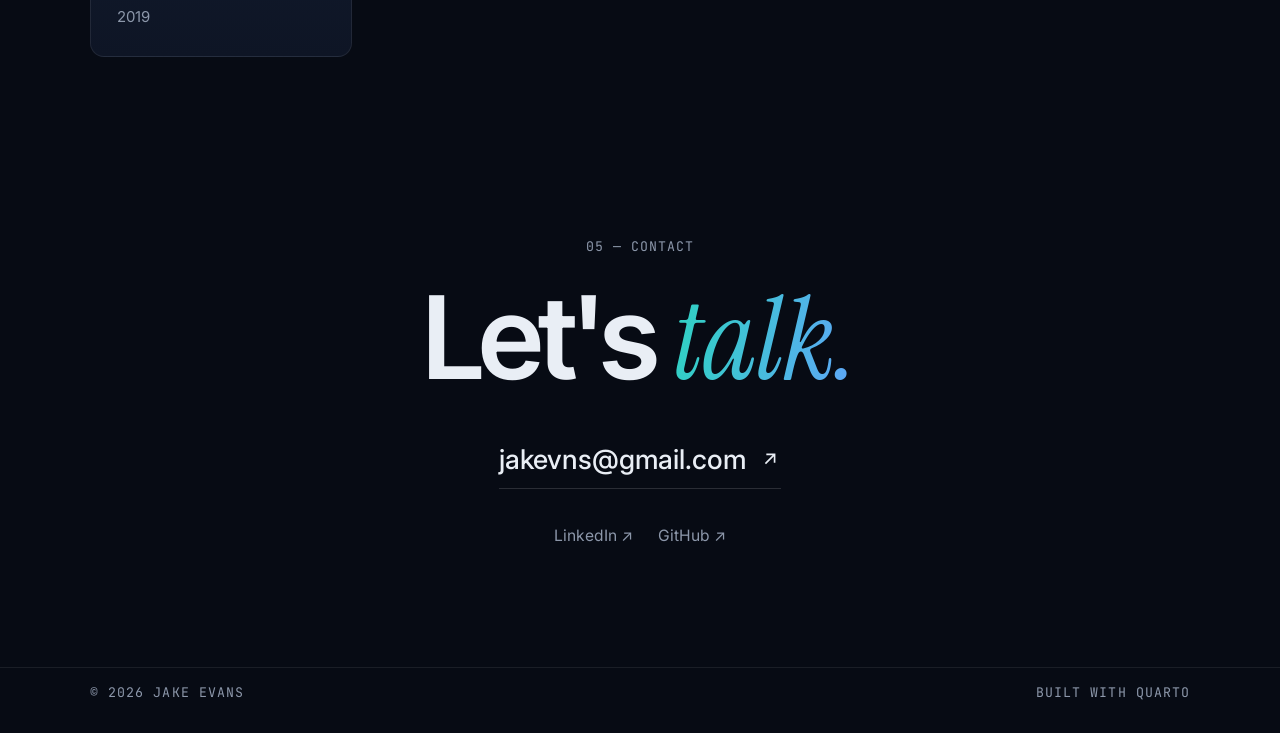
==== commit 00810924: "update GA4 tag" ====
--- a/docs/index.html
+++ b/docs/index.html
@@ -56,14 +56,14 @@
     "search-label": "Search"
   }
 }</script>
-<script async="" src="https://www.googletagmanager.com/gtag/js?id=G-XXXXXXXXXX"></script>
+<script async="" src="https://www.googletagmanager.com/gtag/js?id=G-YN67TFXLPY"></script>
 
 <script type="text/javascript">
 
 window.dataLayer = window.dataLayer || [];
 function gtag(){dataLayer.push(arguments);}
 gtag('js', new Date());
-gtag('config', 'G-XXXXXXXXXX', { 'anonymize_ip': true});
+gtag('config', 'G-YN67TFXLPY', { 'anonymize_ip': true});
 </script>
 <script>document.documentElement.classList.add('js');</script>
 
@@ -84,20 +84,35 @@
 <!-- margin-sidebar -->
 <!-- main -->
 <div class="bg-grid" aria-hidden="true"></div>
+
 <div class="bg-glow" aria-hidden="true"></div>
+
 <nav class="site-nav" id="site-nav" aria-label="Primary">
+
   <div class="wrap">
+
     <a href="./#top" class="brand"><span class="brand-dot" aria-hidden="true"></span>Jake Evans</a>
+
     <div class="nav-links">
+
       <a href="./#work">Work</a>
+
       <a href="./#analytics">Analytics</a>
+
       <a href="./#approach">Approach</a>
+
       <a href="./#credentials">Credentials</a>
+
       <a href="resume.html">Resume</a>
+
       <a href="./#contact" class="nav-cta">Get in touch</a>
-    </div>
+
+    </div>
+
   </div>
+
 </nav>
+
 
 
 
